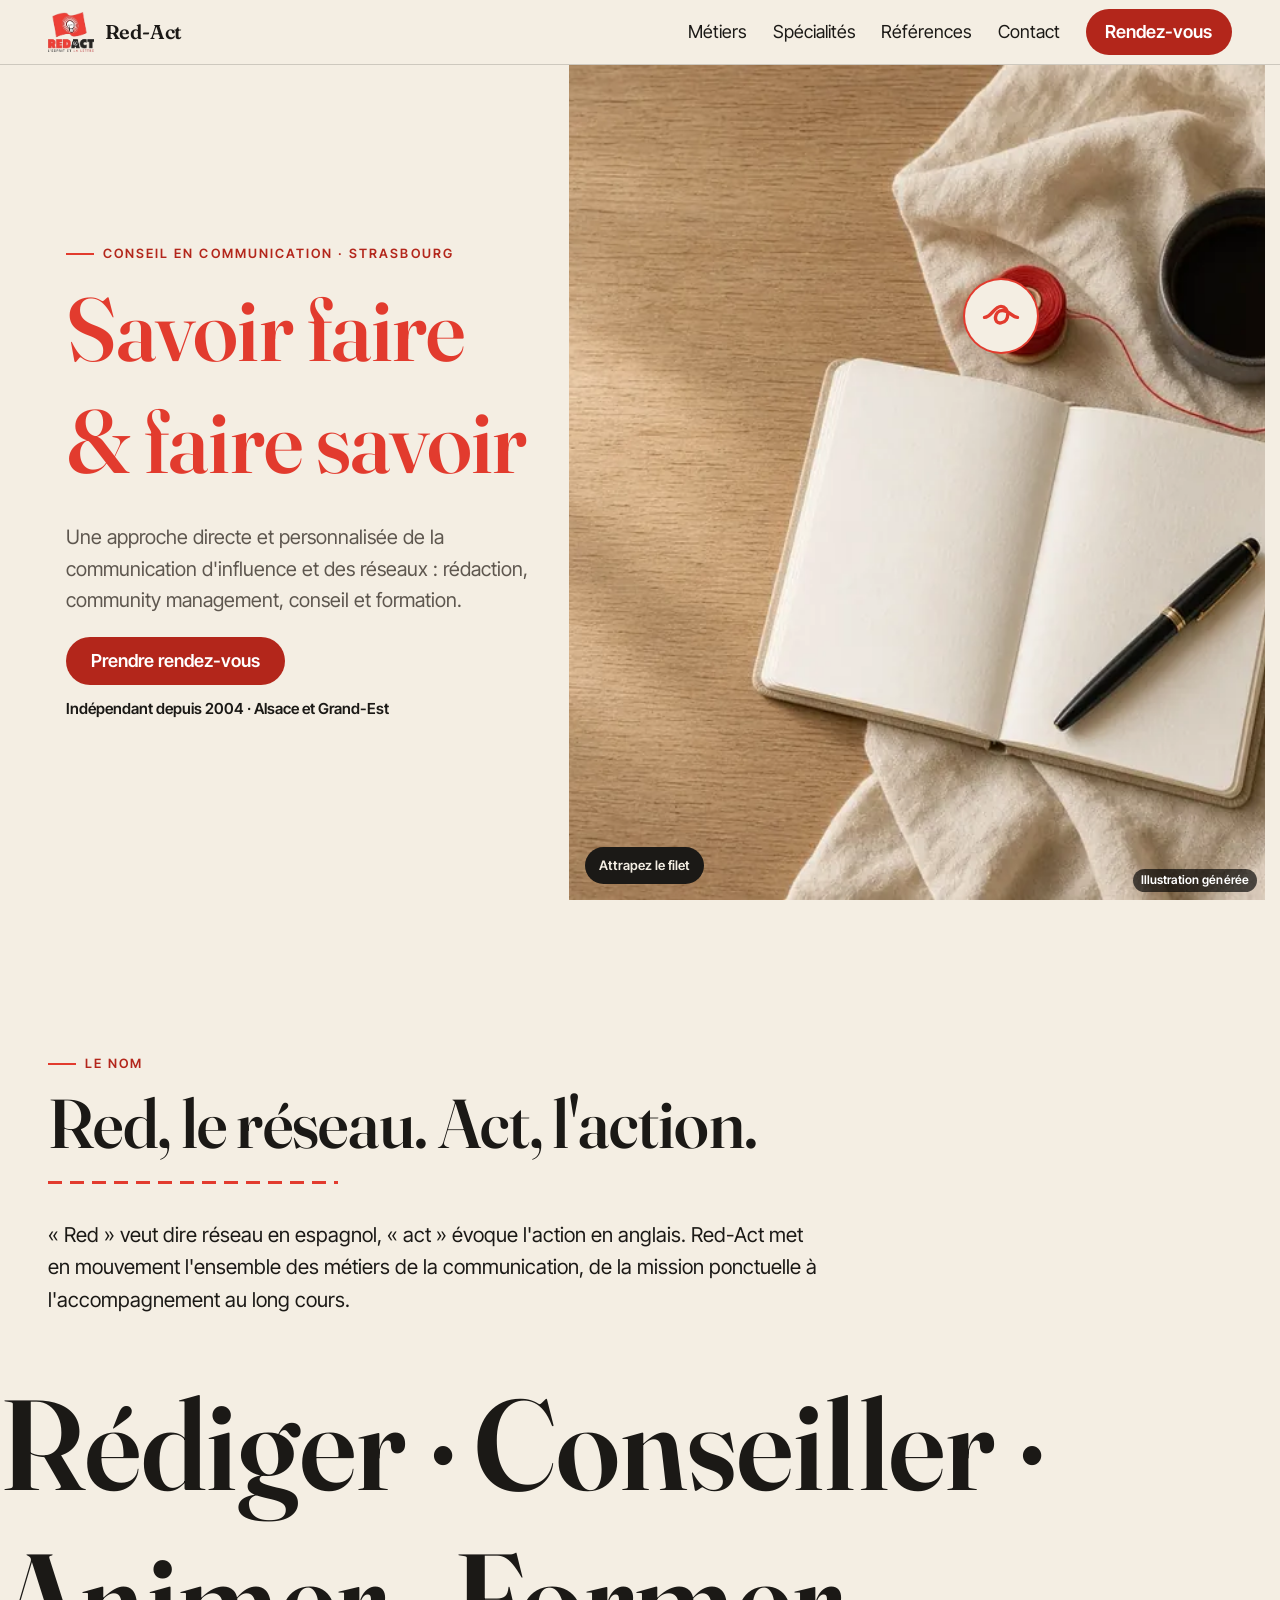
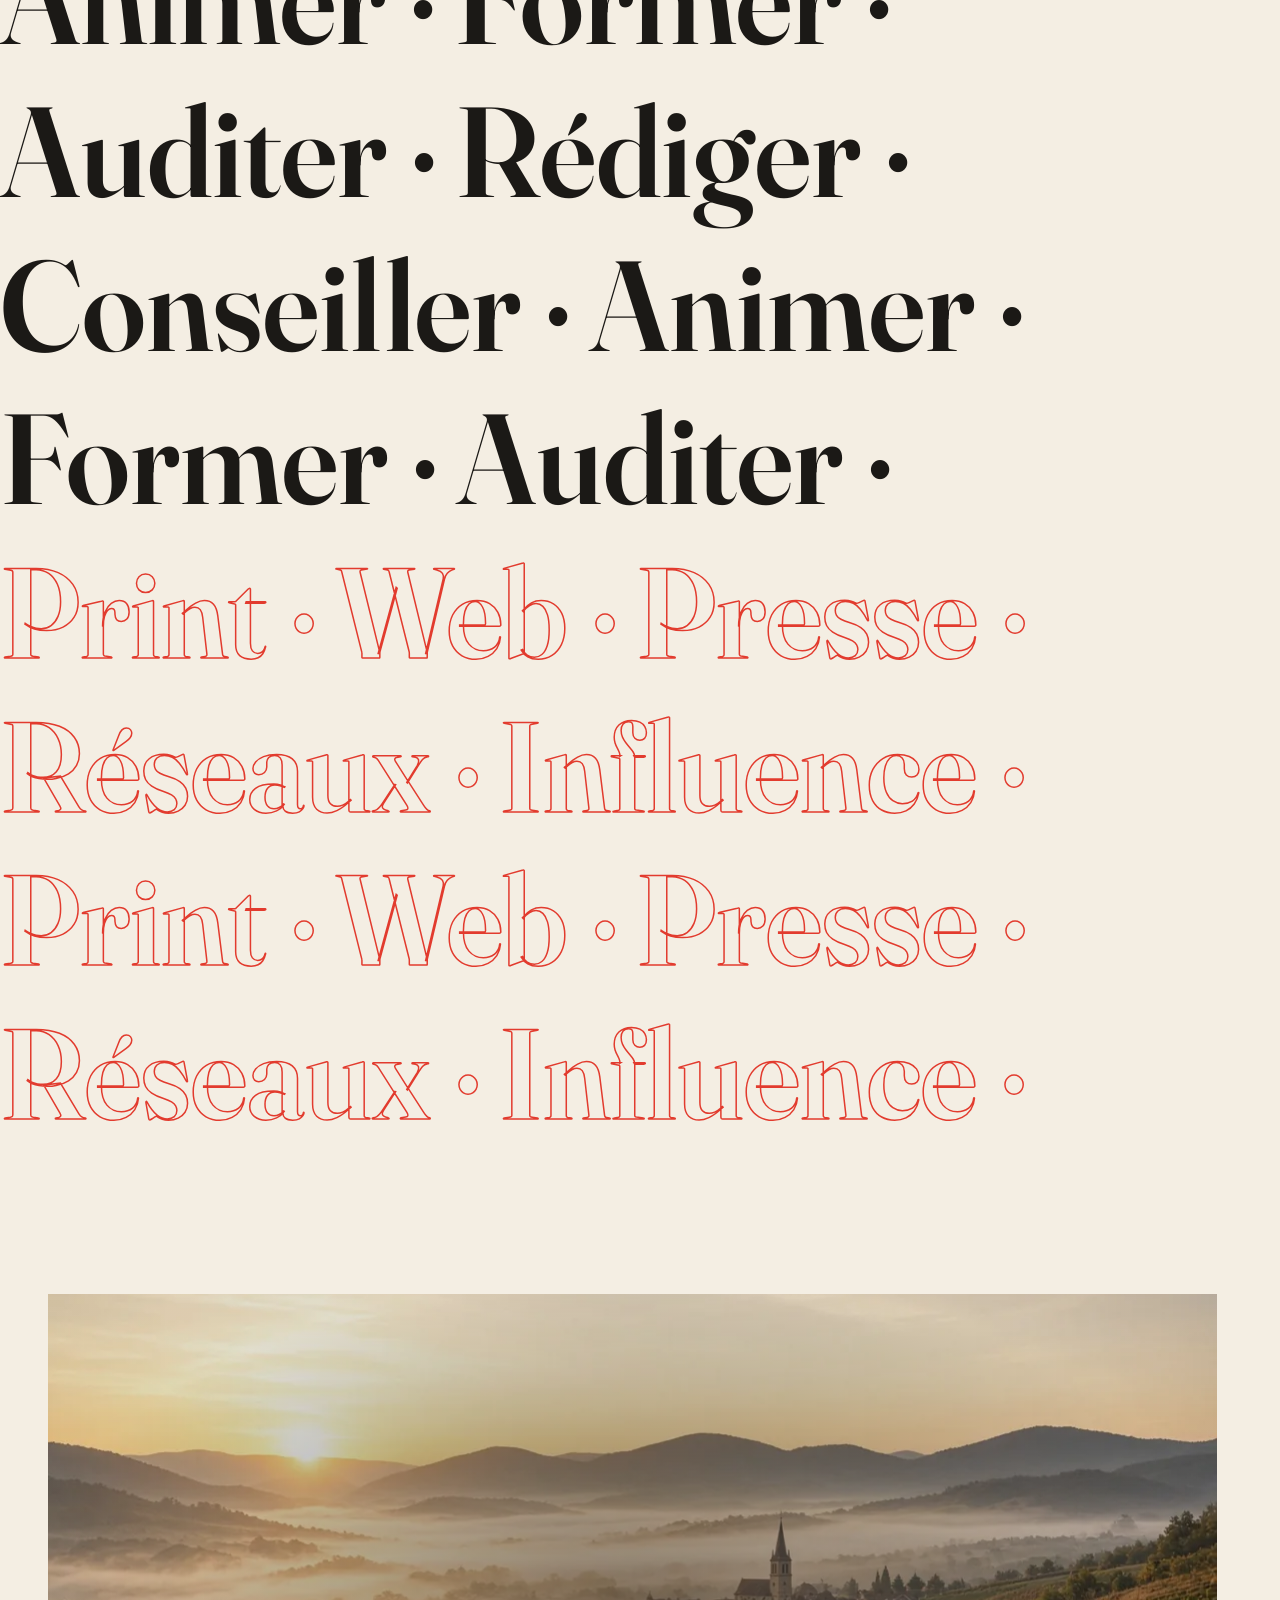
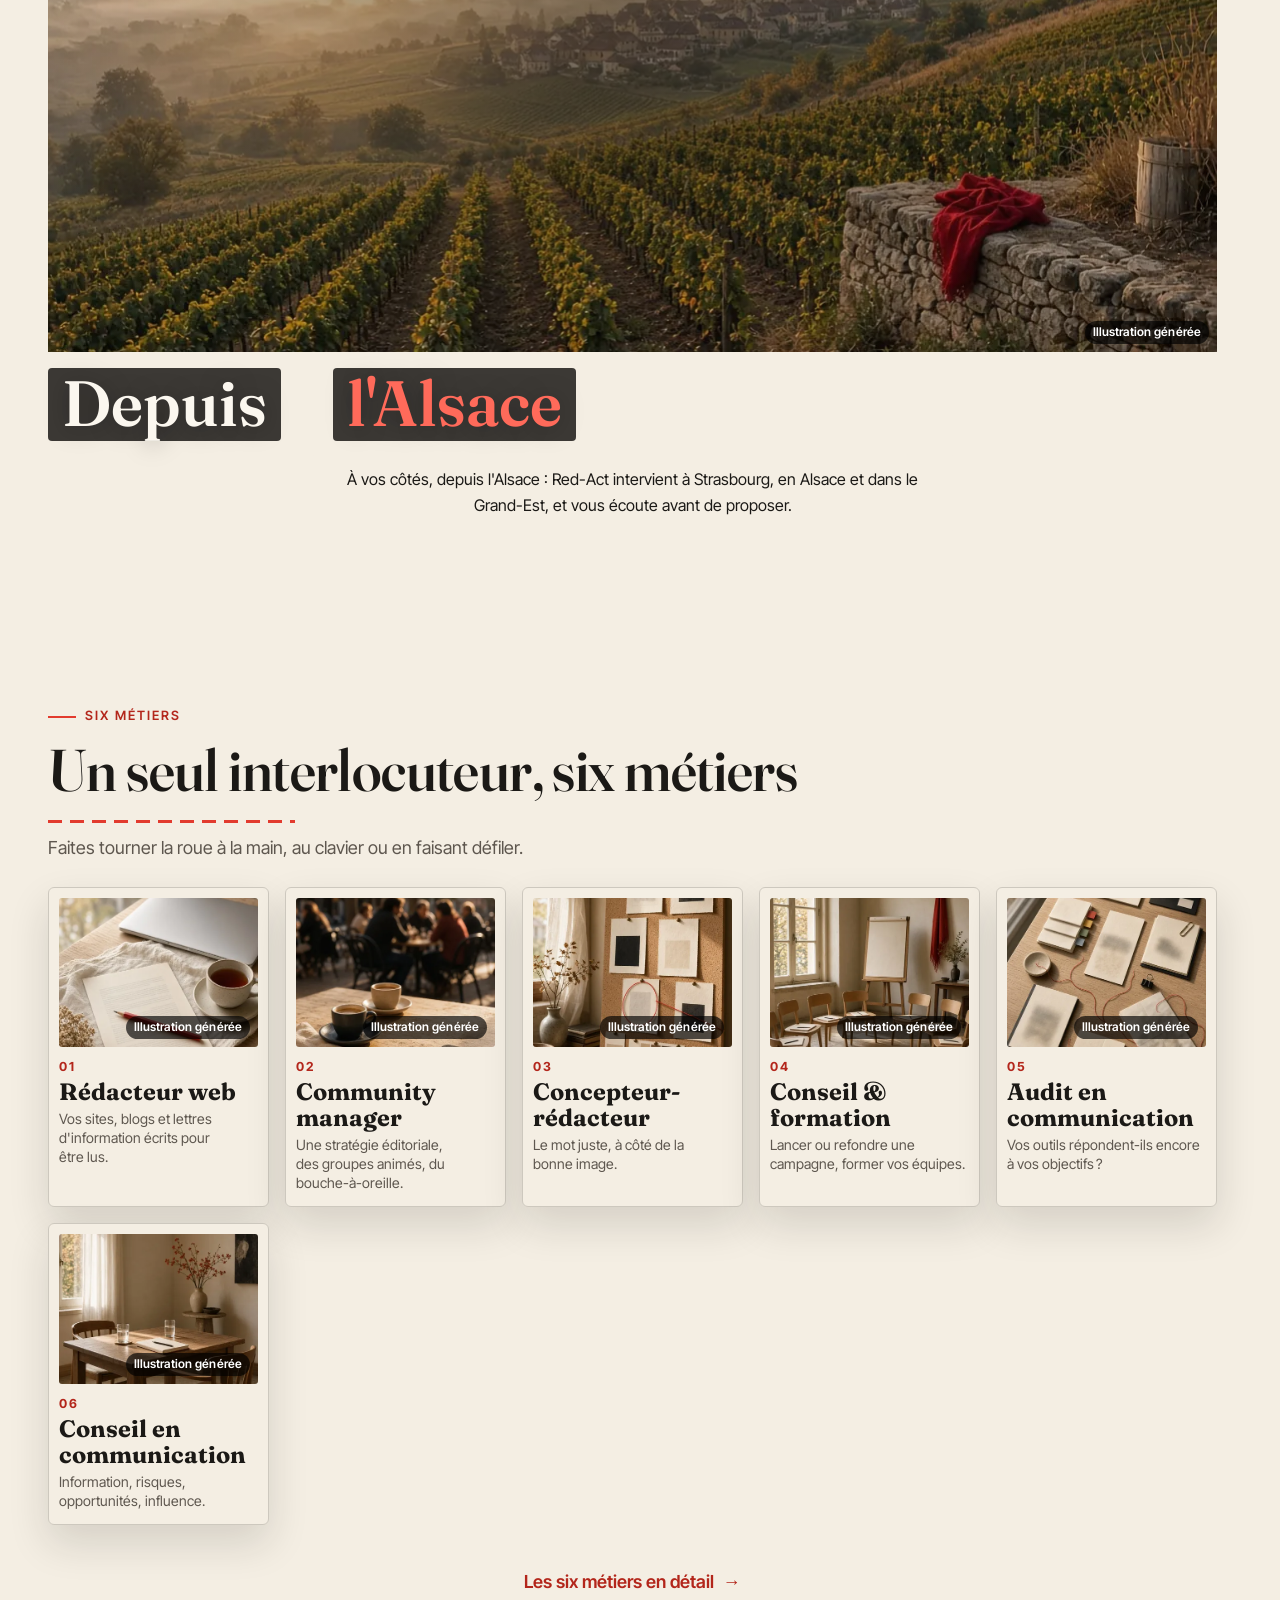
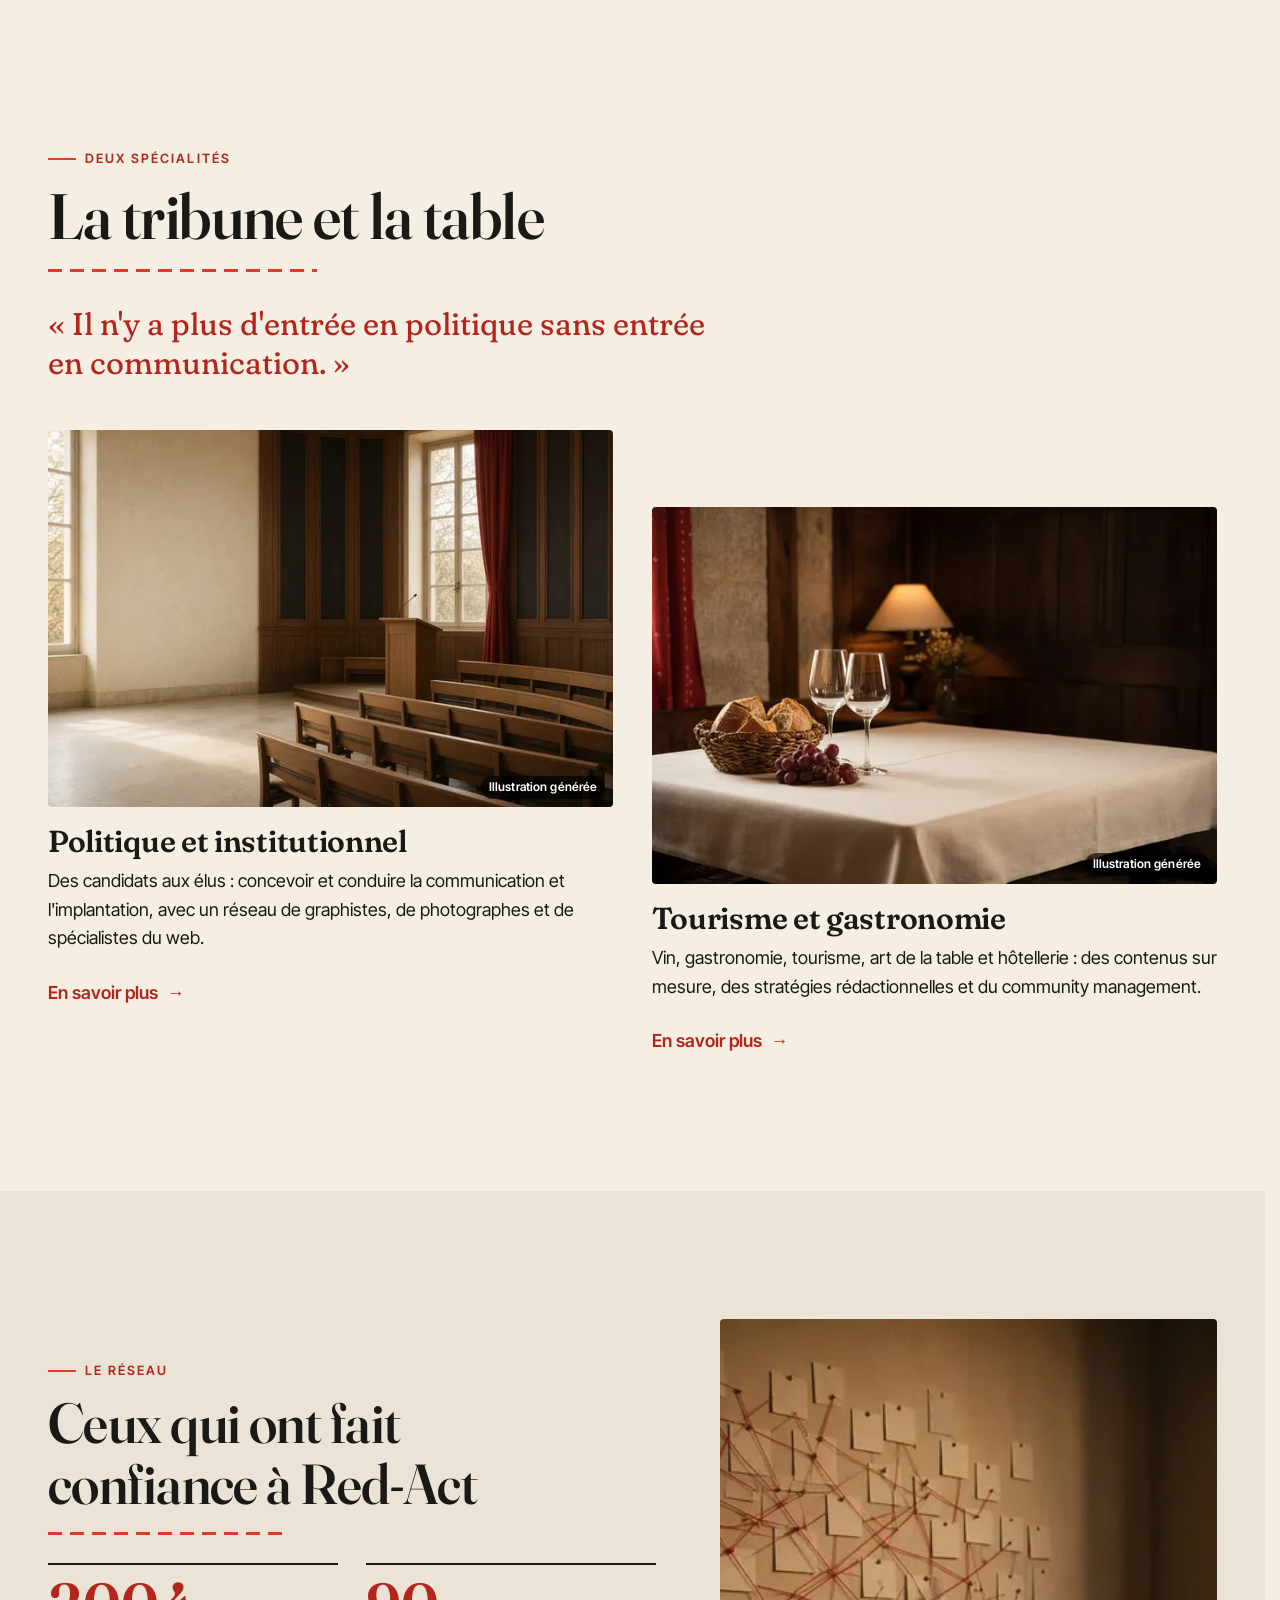
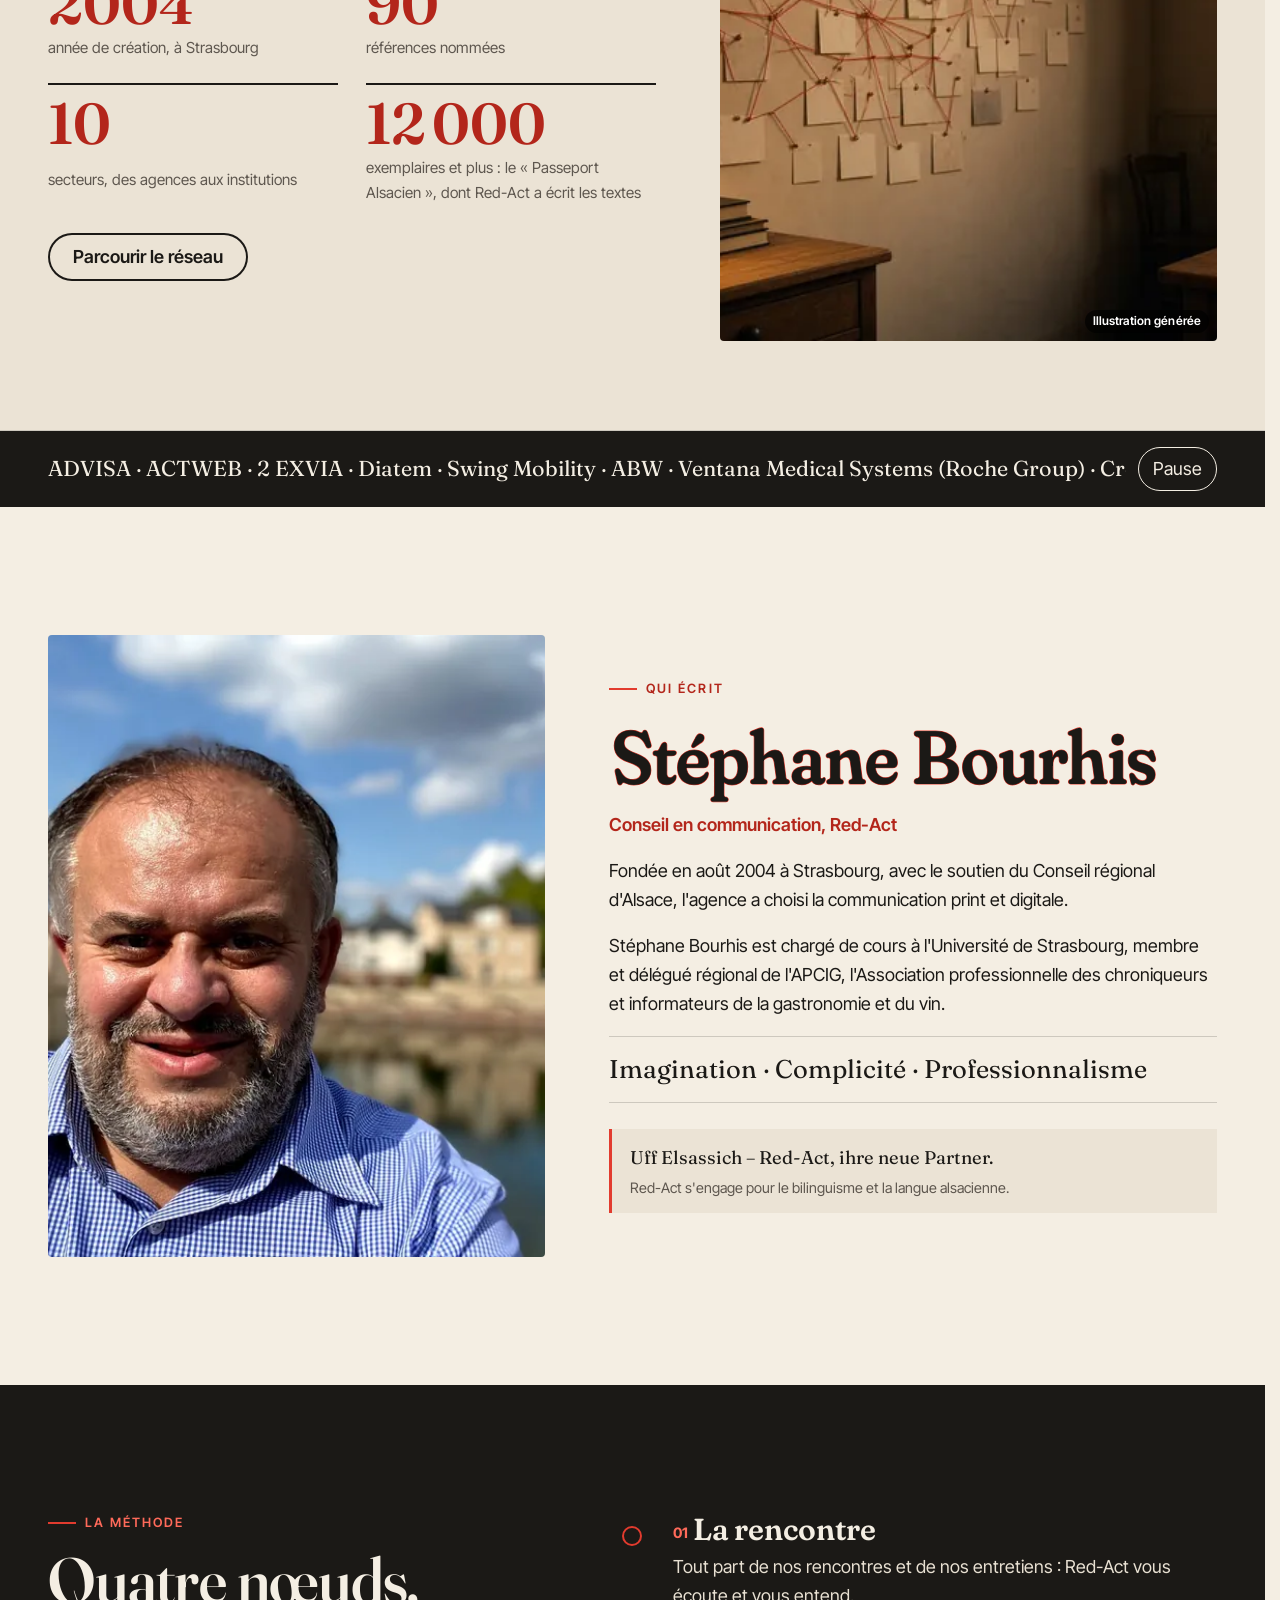
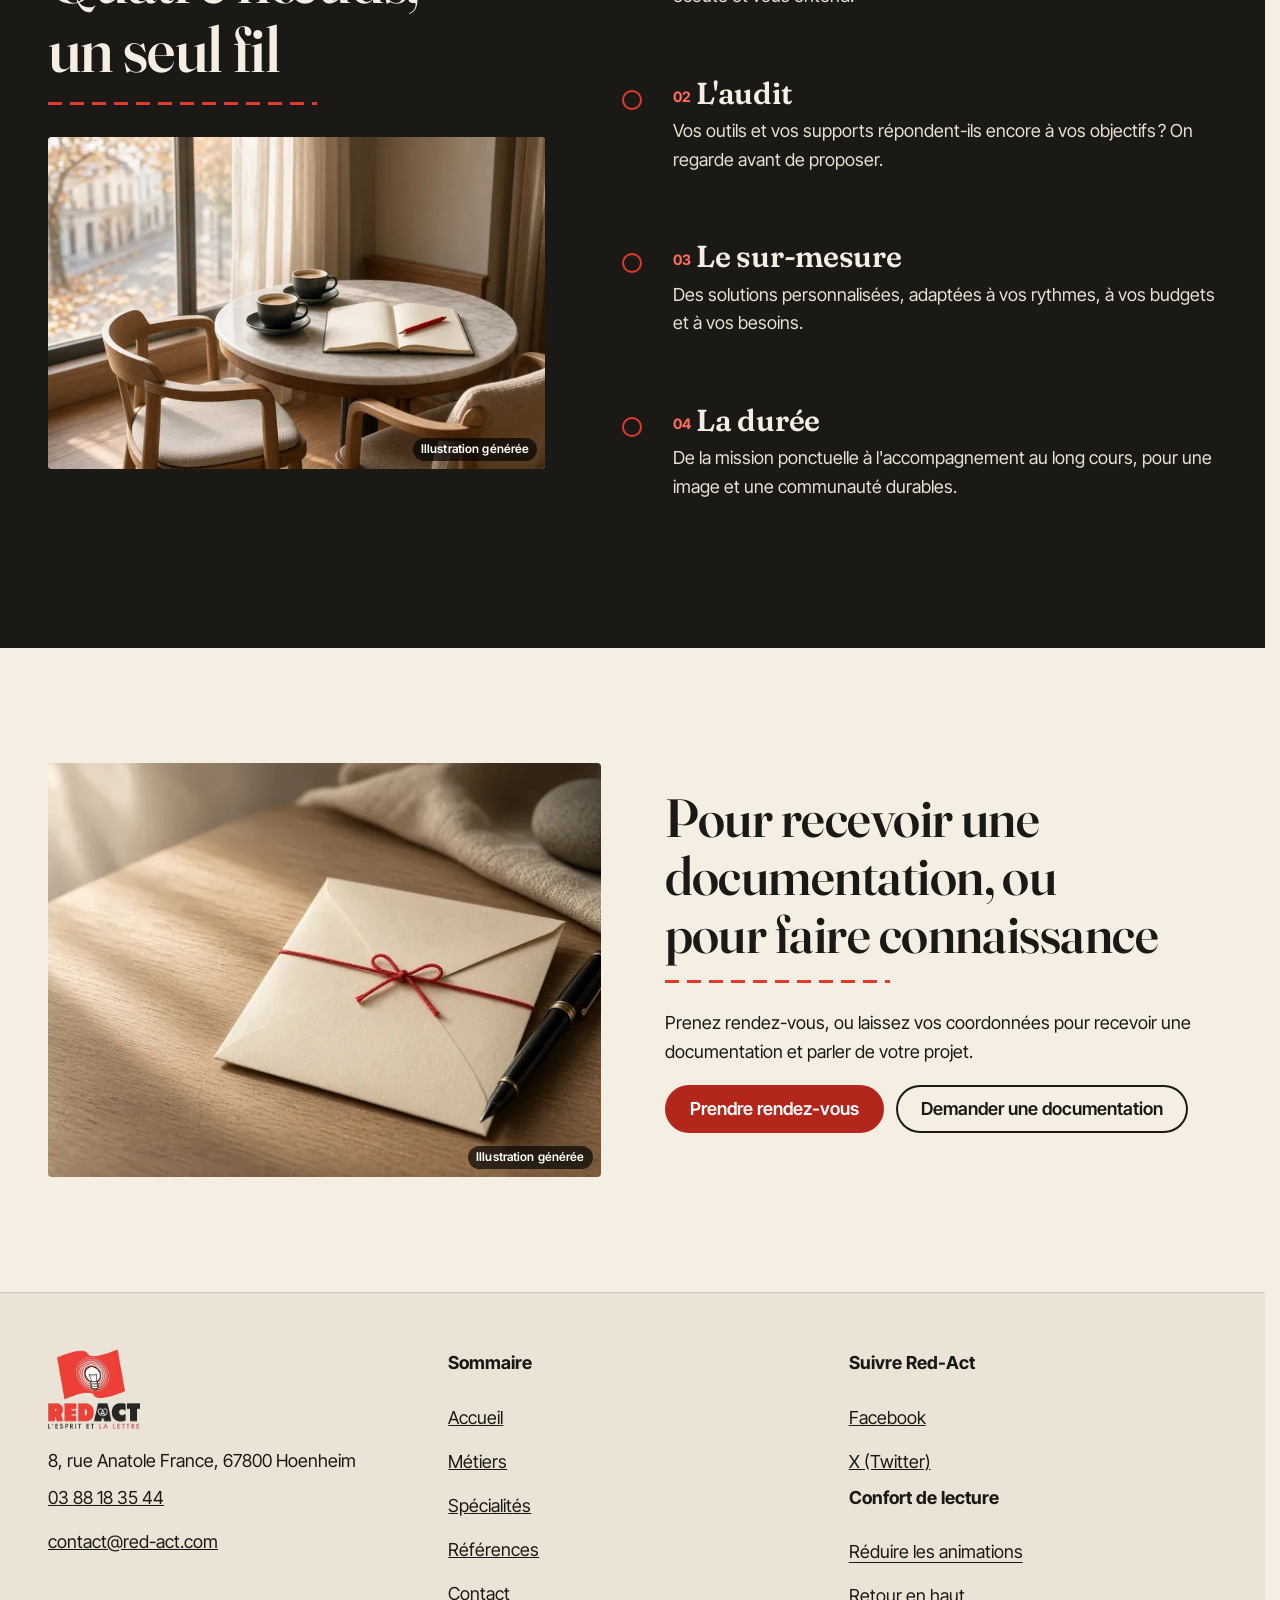
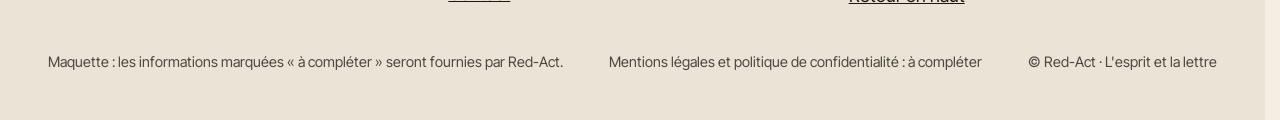
==== index.html @ eb000d03 "Maquette Red-Act v1" ====
<!doctype html>
<html lang="fr" data-v="1" data-curseur>
<head>
<meta charset="utf-8">
<meta name="viewport" content="width=device-width, initial-scale=1, viewport-fit=cover">
<title>Red-Act : conseil en communication, rédaction et community management à Strasbourg</title>
<meta name="description" content="Red-Act, conseil en communication indépendant fondé à Strasbourg en 2004 : rédaction, community management, conseil et formation, en Alsace et dans le Grand-Est.">
<meta name="robots" content="noindex, nofollow">
<link rel="canonical" href="https://red-act-maquette.vercel.app/">
<style>:root{--fond:#F4EEE3;--texte:#1B1916;--voile-fond:#1B1916;--ouverture-fond:#F4EEE3;--menu-fond:#1B1916}:root { --entete-h: 72px; --barres-h: 0px; } html { background: var(--fond); color: var(--texte); scrollbar-gutter: stable; } body { margin: 0; background: var(--fond); } html.js:not(.calme):not(.secours):not([data-arrivee="retour"]) [data-anime] { opacity: 0; } html.js:not(.calme):not(.secours):not([data-arrivee="retour"]) [data-anime].vu { opacity: 1; } [data-voile] { position: fixed; inset: 0; z-index: 900; background: var(--voile-fond); transform: translateY(100%); visibility: hidden; pointer-events: none; } html[data-arrivee="voile"]:not(.voile-leve):not(.calme):not(.secours) [data-voile] { transform: none; visibility: visible; } html.calme [data-voile], html.secours [data-voile] { visibility: hidden !important; } .ouverture-panneau { position: fixed; inset: 0; z-index: 850; display: none; place-content: center; justify-items: center; background: var(--ouverture-fond, var(--voile-fond)); color: var(--fond); text-align: center; } html.js[data-arrivee="intro"]:not(.calme):not(.secours):not(.intro-finie) .ouverture-panneau { display: grid; } html.defilement-bloque, html.defilement-bloque body, html.js[data-arrivee="intro"]:not(.calme):not(.secours):not(.intro-finie), html.js[data-arrivee="intro"]:not(.calme):not(.secours):not(.intro-finie) body, html[data-arrivee="voile"]:not(.voile-leve):not(.calme):not(.secours), html[data-arrivee="voile"]:not(.voile-leve):not(.calme):not(.secours) body { overflow: hidden; } html.js[data-arrivee="intro"]:not(.calme):not(.secours):not(.intro-finie) { background-color: var(--ouverture-fond, var(--voile-fond)); } html[data-arrivee="voile"]:not(.voile-leve):not(.calme):not(.secours) { background-color: var(--voile-fond); }</style>
<script>(function () {
var d = document.documentElement, ss = null, ls = null;
try { ss = window.sessionStorage; ls = window.localStorage; } catch (e) {}
d.classList.add('js');
var calme = false;
try { calme = !!ls && ls.getItem('socle:calme') === 'oui'; } catch (e) {}
if (!calme && window.matchMedia && matchMedia('(prefers-reduced-motion: reduce)').matches) calme = true;
if (calme) d.classList.add('calme');
var nav = performance.getEntriesByType ? performance.getEntriesByType('navigation')[0] : null;
var type = nav ? nav.type : 'navigate';
var depart = null;
try { depart = JSON.parse(ss.getItem('socle:depart') || 'null'); ss.removeItem('socle:depart'); } catch (e) {}
if (depart && !(Date.now() - depart.t < 15000)) depart = null;
var retourSection = false;
try { retourSection = !!ss.getItem('socle:calme-retour'); } catch (e) {}
var mode = type === 'back_forward' || retourSection ? 'retour' : type === 'reload' ? 'intro' : depart ? 'voile' : 'intro';
d.setAttribute('data-arrivee', mode);
if (mode === 'voile' && depart.couleur) d.style.setProperty('--voile-fond', depart.couleur);
if (type === 'reload' && 'scrollRestoration' in history) {
if (!retourSection) history.scrollRestoration = 'manual';
}
try {
var choisie = ls && ls.getItem('socle:langue');
var langue = (d.lang || '').slice(0, 2);
if (choisie && choisie !== langue && type === 'navigate' && !depart) {
var alt = document.querySelector('link[rel="alternate"][hreflang="' + choisie + '"]');
if (alt) location.replace(new URL(alt.href).pathname + location.search + location.hash);
}
} catch (e) {}
setTimeout(function () { if (!d.classList.contains('demarre')) d.classList.add('secours'); }, 2000);
})();</script>
<link rel="preload" href="/assets/polices/fraunces.woff2" as="font" type="font/woff2" crossorigin>
<link rel="preload" href="/assets/polices/inter-tight.woff2" as="font" type="font/woff2" crossorigin>
<link rel="stylesheet" href="/assets/css/socle.css?v=1">
<link rel="stylesheet" href="/assets/css/site.css?v=1">
<link rel="modulepreload" href="/assets/js/site.js?v=1">
<link rel="modulepreload" href="/assets/js/socle/index.js?v=1">
<script src="/assets/vendor/gsap.min.js" defer></script>
<script src="/assets/vendor/ScrollTrigger.min.js" defer></script>
<script src="/assets/vendor/SplitText.min.js" defer></script>
<script type="module" src="/assets/js/site.js?v=1"></script>
<meta name="theme-color" content="#F4EEE3">
<link rel="icon" href="/assets/images/favicon-32.png" sizes="32x32" type="image/png">
<link rel="icon" href="/assets/images/favicon-192.png" sizes="192x192" type="image/png">
<link rel="apple-touch-icon" href="/assets/images/apple-touch-icon.png">
<meta property="og:type" content="website">
<meta property="og:site_name" content="Red-Act">
<meta property="og:locale" content="fr_FR">
<meta property="og:title" content="Red-Act : conseil en communication, rédaction et community management à Strasbourg">
<meta property="og:description" content="Red-Act, conseil en communication indépendant fondé à Strasbourg en 2004 : rédaction, community management, conseil et formation, en Alsace et dans le Grand-Est.">
<meta property="og:url" content="https://red-act-maquette.vercel.app/">
<meta property="og:image" content="https://red-act-maquette.vercel.app/assets/partage/accueil-fr.jpg">
<meta property="og:image:width" content="1200">
<meta property="og:image:height" content="630">
<meta property="og:image:alt" content="Red-Act, savoir faire et faire savoir : bureau de rédacteur et bobine de fil rouge">
<meta name="twitter:card" content="summary_large_image">
<script type="application/ld+json">{"@context":"https://schema.org","@type":"ProfessionalService","name":"Red-Act","slogan":"L'esprit et la lettre","description":"Conseil en communication, rédaction et community management à Strasbourg, en Alsace et dans le Grand-Est, depuis 2004.","url":"https://red-act-maquette.vercel.app/","telephone":"+33388183544","email":"contact@red-act.com","foundingDate":"2004-08","founder":{"@type":"Person","name":"Stéphane Bourhis","jobTitle":"Conseil en communication"},"address":{"@type":"PostalAddress","streetAddress":"8, rue Anatole France","postalCode":"67800","addressLocality":"Hoenheim","addressCountry":"FR"},"areaServed":["Strasbourg","Alsace","Grand-Est"],"sameAs":["https://www.facebook.com/RedActalsace","https://twitter.com/red_act"]}</script>
</head>
<body id="haut">
<div data-voile data-forme="trame" aria-hidden="true"><div class="voile-contenu"><svg class="voile-noeud" viewBox="0 0 64 64" width="56" height="56" aria-hidden="true"><use href="#noeud"/></svg><span data-voile-libelle>Accueil</span></div></div>
<svg width="0" height="0" style="position:absolute" aria-hidden="true"><defs><symbol id="noeud" viewBox="0 0 64 64"><path d="M8 34 C 18 34 22 18 32 18 C 44 18 46 40 32 42 C 20 44 22 24 34 24 C 44 24 48 34 56 34" fill="none" stroke="currentColor" stroke-width="5" stroke-linecap="round"/></symbol></defs></svg>
<div class="ouverture-panneau" data-ouverture aria-hidden="true">
  <div class="intro-scene">
  <svg class="intro-mot" viewBox="0 0 640 200" width="640" height="200">
    <path class="intro-fil-entree" d="M-20 150 C 40 150 60 140 80 128" fill="none"/>
    <text class="intro-red" x="78" y="140">Red</text>
    <text class="intro-act" x="372" y="140">Act</text>
  </svg>
  <span class="intro-noeud" data-ouverture-objet><svg viewBox="0 0 64 64" width="64" height="64"><use href="#noeud"/></svg></span>
  </div>
  <p class="ouverture-ligne">Savoir faire &amp; faire savoir</p>
</div>
<a class="evitement" href="#contenu">Aller au contenu</a>
<header data-entete>
  <div class="entete-rangee">
    <a class="entete-logo" href="/" data-libelle="Accueil" aria-current="page">
      <img src="/assets/images/logo.png" alt="" width="46" height="40"><span>Red-Act</span>
    </a>
    <nav data-nav aria-label="Navigation principale">
      <ul><li><a href="/metiers" data-libelle="Métiers">Métiers</a></li><li><a href="/specialites" data-libelle="Spécialités">Spécialités</a></li><li><a href="/references" data-libelle="Références">Références</a></li><li><a href="/contact" data-libelle="Contact">Contact</a></li></ul>
    </nav>
    <div class="entete-actions">
      <a class="bouton" href="/contact#rendez-vous" data-libelle="Contact">Rendez-vous</a>
      <button type="button" data-menu-bouton aria-controls="menu" aria-expanded="false" data-libelle-ouvrir="Menu" data-libelle-fermer="Fermer"><span data-libelle-bouton>Menu</span></button>
      <a class="menu-sansjs" href="#menu" data-menu-lien>Menu</a>
    </div>
  </div>
</header>
<script>/* Avant le premier affichage : rangées de la navigation (même règle que ajusterNav dans assets/js/socle/entete.js)
   et hauteur réelle de l'en-tête, pour que rien ne saute quand le JavaScript du site prend la main. */
(function () {
  var h = document.documentElement, u = document.querySelector('[data-nav] ul'), e = document.querySelector('[data-entete]');
  if (u) {
    var deborde = function () { return u.scrollWidth > u.clientWidth + 1; }, c = deborde();
    if (c && window.matchMedia('(min-width: 900px)').matches) {
      h.classList.add('nav-deux-rangees'); c = deborde();
      if (c) { h.classList.add('nav-deux-lignes'); var a = u.querySelector('a'); c = !a || u.getBoundingClientRect().height > a.getBoundingClientRect().height * 2.5; }
      if (c) h.classList.remove('nav-deux-rangees', 'nav-deux-lignes');
    }
    if (c) h.classList.add('nav-compacte');
  }
  if (e) h.style.setProperty('--entete-h', Math.round(e.getBoundingClientRect().height) + 'px');
})();</script>
<span id="menu-ferme" aria-hidden="true"></span>
<div id="menu" data-menu role="dialog" aria-modal="true" aria-label="Menu">
  <p class="menu-sansjs-fermer"><a href="#menu-ferme">Fermer</a></p>
  <ul><li style="--i:0"><a href="/" class="menu-lien" data-libelle="Accueil" aria-current="page">Accueil</a></li><li style="--i:1"><a href="/metiers" class="menu-lien" data-libelle="Métiers">Métiers</a></li><li style="--i:2"><a href="/specialites" class="menu-lien" data-libelle="Spécialités">Spécialités</a></li><li style="--i:3"><a href="/references" class="menu-lien" data-libelle="Références">Références</a></li><li style="--i:4"><a href="/contact" class="menu-lien" data-libelle="Contact">Contact</a></li></ul>
  <p><a class="bouton" href="tel:+33388183544">Appeler 03 88 18 35 44</a></p>
  <p><button type="button" class="lien" data-calme-bascule data-libelle-reduire="Réduire les animations" data-libelle-retablir="Rétablir les animations" data-libelle-systeme="Animations réduites par le réglage de votre appareil"><span data-libelle-bouton>Réduire les animations</span></button></p>
</div>
<main id="contenu" tabindex="-1">
<div class="fil-racine" data-grille="fil">
<section class="hero" id="debut" data-fil="gauche">
  <div class="hero-texte">
    <p class="surtitre tete-suite" data-anime="gsap">Conseil en communication · Strasbourg</p>
    <h1 class="hero-titre titre-souple" data-axe><span class="ligne-masque"><span class="hero-ligne" data-anime="gsap">Savoir faire</span></span><span class="ligne-masque"><span class="hero-ligne" data-anime="gsap">&amp; faire savoir</span></span></h1>
    <p class="hero-intro tete-suite masque-ecran-tres-bas" data-anime="gsap">Une approche directe et personnalisée de la communication d&#39;influence et des réseaux : rédaction, community management, conseil et formation.</p>
    <p class="hero-actions tete-suite" data-anime="gsap">
      <a href="/contact#rendez-vous" class="bouton" data-libelle="Contact" data-action-principale data-survol="magnetique">Prendre rendez-vous</a>
      <span class="hero-info" data-info-cle>Indépendant depuis 2004 · Alsace et Grand-Est</span>
    </p>
  </div>
  <div class="hero-scene" data-grille="manipuler">
    <figure class="media hero-media" data-grok style="--cadrage:62% 40%;--cadrage-mobile:50% 96%">
  <picture><source media="(max-width: 760px) and (orientation: portrait)" srcset="/assets/images/grok/accueil-ouverture-mobile-480.webp 480w, /assets/images/grok/accueil-ouverture-mobile-657.webp 657w" sizes="(max-width: 760px) 100vw, 58vw">
    <img src="/assets/images/grok/accueil-ouverture-1168.webp" srcset="/assets/images/grok/accueil-ouverture-640.webp 640w, /assets/images/grok/accueil-ouverture-960.webp 960w, /assets/images/grok/accueil-ouverture-1168.webp 1168w" sizes="(max-width: 760px) 100vw, 58vw" alt="Bureau de rédacteur vu de haut : carnet ouvert, stylo, bobine de fil rouge" width="1168" height="784" fetchpriority="high" loading="eager" decoding="async">
  </picture><figcaption class="mention-ia">Illustration générée</figcaption>
</figure>
    <canvas class="filet" data-effet="filet" data-souris data-filet="Wolfberger~vins|Électricité de Strasbourg~institutions|L&#39;Express~presse|Medef~institutions|Labonal~industrie|Peugeot Strasbourg~industrie|Maison de l&#39;Alsace~institutions|Brasserie Météor~vins|Groupe ICADE~immobilier|Carré Blanc~industrie|Made in Alsace~presse|Coop Alsace~industrie|Château de Pommard~vins|Diatem~numerique|ACTWEB~agences|Lucien Doriath~gastronomie|Heuft France~industrie|Dermovitalia~sante|Klipfel~vins|Adira~institutions" role="img" aria-label="Filet des références de Red-Act, à tirer à la main : Wolfberger, Électricité de Strasbourg, L&#39;Express, Medef, Labonal, Peugeot Strasbourg, Maison de l&#39;Alsace, Brasserie Météor…" data-audit-ignorer></canvas>
    <span class="filet-noeud" data-iris-centre="disque" aria-hidden="true"><svg viewBox="0 0 64 64" width="44" height="44"><use href="#noeud"/></svg></span>
    <p class="filet-consigne" aria-hidden="true"><span class="sur-souris">Attrapez le filet</span><span class="sur-tactile">Touchez et tirez le filet</span></p>
  </div>
</section>
<section class="nom" id="nom" data-fil="droite">
  <div class="conteneur nom-tete">
    <p class="surtitre" data-anime>Le nom</p>
    <h2 class="titre-souple" data-axe data-anime="lettres">Red, le réseau. Act, l&#39;action.</h2>
    <p class="nom-texte" data-anime="mots">« Red » veut dire réseau en espagnol, « act » évoque l&#39;action en anglais. Red-Act met en mouvement l&#39;ensemble des métiers de la communication, de la mission ponctuelle à l&#39;accompagnement au long cours.</p>
  </div>
  <div class="mots-geants" data-fx="mots-geants" aria-hidden="true" data-ruban data-visuel data-audit-ignorer>
    <p data-fx-rangee>Rédiger · Conseiller · Animer · Former · Auditer · Rédiger · Conseiller · Animer · Former · Auditer ·</p>
    <p data-fx-rangee data-sens="-1" class="mots-geants--creux">Print · Web · Presse · Réseaux · Influence · Print · Web · Presse · Réseaux · Influence ·</p>
  </div>
</section>
<section class="alsace" id="alsace" data-fx="plein-ecran" data-plein-ecran>
  <div data-collant>
    <figure class="media " data-grok style="--cadrage:50% 55%">
  <picture><source media="(max-width: 760px) and (orientation: portrait)" srcset="/assets/images/grok/accueil-alsace-mobile-480.webp 480w, /assets/images/grok/accueil-alsace-mobile-657.webp 657w" sizes="100vw">
    <img src="/assets/images/grok/accueil-alsace-1168.webp" srcset="/assets/images/grok/accueil-alsace-640.webp 640w, /assets/images/grok/accueil-alsace-960.webp 960w, /assets/images/grok/accueil-alsace-1168.webp 1168w" sizes="100vw" alt="Coteaux de vignes au lever du soleil au-dessus d&#39;un village" width="1168" height="784" loading="lazy" decoding="async">
  </picture><figcaption class="mention-ia">Illustration générée</figcaption>
</figure>
    <p class="alsace-mot alsace-mot--g" data-fx-ecarte="g" aria-hidden="true">Depuis</p>
    <p class="alsace-mot alsace-mot--d" data-fx-ecarte="d" aria-hidden="true">l&#39;Alsace</p>
    <h2 class="visuellement-cache">Depuis l&#39;Alsace</h2>
    <p class="alsace-legende" data-fx-apres>À vos côtés, depuis l&#39;Alsace : Red-Act intervient à Strasbourg, en Alsace et dans le Grand-Est, et vous écoute avant de proposer.</p>
  </div>
</section>
<section class="roue" id="metiers" data-scene data-fil="gauche">
  <div class="roue-collant" data-collant>
    <div class="conteneur roue-tete">
      <p class="surtitre">Six métiers</p>
      <h2 class="titre-souple" data-axe data-anime="lignes">Un seul interlocuteur, six métiers</h2>
      <p class="roue-consigne masque-ecran-bas">Faites tourner la roue à la main, au clavier ou en faisant défiler.</p>
    </div>
    <div class="roue-scene" role="region" aria-roledescription="carrousel" aria-label="Roue des six métiers">
      <ul class="roue-anneau" data-roue data-effet="roue-metiers">
        <li class="roue-carte" style="--i:0" data-roue-carte>
          <a href="/metiers#redacteur-web" data-libelle="Métiers">
            <figure class="media roue-media" data-grok style="--cadrage:50% 50%">
  <picture>
    <img src="/assets/images/grok/metier-redacteur-web-784.webp" srcset="/assets/images/grok/metier-redacteur-web-480.webp 480w, /assets/images/grok/metier-redacteur-web-784.webp 784w" sizes="(max-width: 760px) 60vw, 280px" alt="" width="784" height="1168" loading="lazy" decoding="async">
  </picture><figcaption class="mention-ia">Illustration générée</figcaption>
</figure>
            <span class="roue-num" aria-hidden="true">01</span>
            <strong class="roue-nom">Rédacteur web</strong>
            <span class="roue-court">Vos sites, blogs et lettres d&#39;information écrits pour être lus.</span>
          </a>
        </li><li class="roue-carte" style="--i:1" data-roue-carte>
          <a href="/metiers#community-manager" data-libelle="Métiers">
            <figure class="media roue-media" data-grok style="--cadrage:50% 50%">
  <picture>
    <img src="/assets/images/grok/metier-community-manager-784.webp" srcset="/assets/images/grok/metier-community-manager-480.webp 480w, /assets/images/grok/metier-community-manager-784.webp 784w" sizes="(max-width: 760px) 60vw, 280px" alt="" width="784" height="1168" loading="lazy" decoding="async">
  </picture><figcaption class="mention-ia">Illustration générée</figcaption>
</figure>
            <span class="roue-num" aria-hidden="true">02</span>
            <strong class="roue-nom">Community manager</strong>
            <span class="roue-court">Une stratégie éditoriale, des groupes animés, du bouche-à-oreille.</span>
          </a>
        </li><li class="roue-carte" style="--i:2" data-roue-carte>
          <a href="/metiers#concepteur-redacteur" data-libelle="Métiers">
            <figure class="media roue-media" data-grok style="--cadrage:50% 50%">
  <picture>
    <img src="/assets/images/grok/metier-concepteur-redacteur-784.webp" srcset="/assets/images/grok/metier-concepteur-redacteur-480.webp 480w, /assets/images/grok/metier-concepteur-redacteur-784.webp 784w" sizes="(max-width: 760px) 60vw, 280px" alt="" width="784" height="1168" loading="lazy" decoding="async">
  </picture><figcaption class="mention-ia">Illustration générée</figcaption>
</figure>
            <span class="roue-num" aria-hidden="true">03</span>
            <strong class="roue-nom">Concepteur-rédacteur</strong>
            <span class="roue-court">Le mot juste, à côté de la bonne image.</span>
          </a>
        </li><li class="roue-carte" style="--i:3" data-roue-carte>
          <a href="/metiers#conseil-formation" data-libelle="Métiers">
            <figure class="media roue-media" data-grok style="--cadrage:50% 50%">
  <picture>
    <img src="/assets/images/grok/metier-conseil-formation-784.webp" srcset="/assets/images/grok/metier-conseil-formation-480.webp 480w, /assets/images/grok/metier-conseil-formation-784.webp 784w" sizes="(max-width: 760px) 60vw, 280px" alt="" width="784" height="1168" loading="lazy" decoding="async">
  </picture><figcaption class="mention-ia">Illustration générée</figcaption>
</figure>
            <span class="roue-num" aria-hidden="true">04</span>
            <strong class="roue-nom">Conseil &amp; formation</strong>
            <span class="roue-court">Lancer ou refondre une campagne, former vos équipes.</span>
          </a>
        </li><li class="roue-carte" style="--i:4" data-roue-carte>
          <a href="/metiers#audit" data-libelle="Métiers">
            <figure class="media roue-media" data-grok style="--cadrage:50% 50%">
  <picture>
    <img src="/assets/images/grok/metier-audit-784.webp" srcset="/assets/images/grok/metier-audit-480.webp 480w, /assets/images/grok/metier-audit-784.webp 784w" sizes="(max-width: 760px) 60vw, 280px" alt="" width="784" height="1168" loading="lazy" decoding="async">
  </picture><figcaption class="mention-ia">Illustration générée</figcaption>
</figure>
            <span class="roue-num" aria-hidden="true">05</span>
            <strong class="roue-nom">Audit en communication</strong>
            <span class="roue-court">Vos outils répondent-ils encore à vos objectifs ?</span>
          </a>
        </li><li class="roue-carte" style="--i:5" data-roue-carte>
          <a href="/metiers#conseil-communication" data-libelle="Métiers">
            <figure class="media roue-media" data-grok style="--cadrage:50% 50%">
  <picture>
    <img src="/assets/images/grok/metier-conseil-communication-784.webp" srcset="/assets/images/grok/metier-conseil-communication-480.webp 480w, /assets/images/grok/metier-conseil-communication-784.webp 784w" sizes="(max-width: 760px) 60vw, 280px" alt="" width="784" height="1168" loading="lazy" decoding="async">
  </picture><figcaption class="mention-ia">Illustration générée</figcaption>
</figure>
            <span class="roue-num" aria-hidden="true">06</span>
            <strong class="roue-nom">Conseil en communication</strong>
            <span class="roue-court">Information, risques, opportunités, influence.</span>
          </a>
        </li>
      </ul>
    </div>
    <div class="roue-commandes">
      <button type="button" class="rond" data-roue-prec aria-label="Métier précédent"><span aria-hidden="true">←</span></button>
      <span class="roue-etat" data-roue-etat aria-live="polite">01 / 06</span>
      <button type="button" class="rond" data-roue-suiv aria-label="Métier suivant"><span aria-hidden="true">→</span></button>
      <a href="/metiers" class="lien-fleche" data-libelle="Métiers">Les six métiers en détail</a>
    </div>
  </div>
</section>
<section class="specialites conteneur" id="specialites" data-fil="droite">
  <div class="specialites-tete">
    <p class="surtitre" data-anime>Deux spécialités</p>
    <h2 class="titre-souple" data-axe data-anime="lignes">La tribune et la table</h2>
    <blockquote class="citation" data-anime><p>« Il n&#39;y a plus d&#39;entrée en politique sans entrée en communication. »</p></blockquote>
  </div>
  <div class="specialites-grille">
    <article class="spe spe--politique">
      <figure class="media spe-media" data-grok data-fx="vitesse" data-fx-force="4" style="--cadrage:40% 50%">
  <picture>
    <img src="/assets/images/grok/specialite-politique-1168.webp" srcset="/assets/images/grok/specialite-politique-640.webp 640w, /assets/images/grok/specialite-politique-960.webp 960w, /assets/images/grok/specialite-politique-1168.webp 1168w" sizes="(max-width: 760px) 100vw, 48vw" alt="Salle du conseil vide, pupitre et bancs de bois" width="1168" height="784" loading="lazy" decoding="async">
  </picture><figcaption class="mention-ia">Illustration générée</figcaption>
</figure>
      <h3>Politique et institutionnel</h3>
      <p>Des candidats aux élus : concevoir et conduire la communication et l&#39;implantation, avec un réseau de graphistes, de photographes et de spécialistes du web.</p>
      <a href="/specialites#politique" class="lien-fleche" data-libelle="Spécialités">En savoir plus</a>
    </article>
    <article class="spe spe--tourisme">
      <figure class="media spe-media" data-grok data-fx="vitesse" data-fx-force="4" style="--cadrage:55% 55%">
  <picture>
    <img src="/assets/images/grok/specialite-tourisme-1168.webp" srcset="/assets/images/grok/specialite-tourisme-640.webp 640w, /assets/images/grok/specialite-tourisme-960.webp 960w, /assets/images/grok/specialite-tourisme-1168.webp 1168w" sizes="(max-width: 760px) 100vw, 48vw" alt="Table dressée dans une auberge boisée, verres à vin vides" width="1168" height="784" loading="lazy" decoding="async">
  </picture><figcaption class="mention-ia">Illustration générée</figcaption>
</figure>
      <h3>Tourisme et gastronomie</h3>
      <p>Vin, gastronomie, tourisme, art de la table et hôtellerie : des contenus sur mesure, des stratégies rédactionnelles et du community management.</p>
      <a href="/specialites#tourisme" class="lien-fleche" data-libelle="Spécialités">En savoir plus</a>
    </article>
  </div>
</section>
<section class="reseau" id="reseau" data-fil="gauche">
  <div class="conteneur reseau-grille">
    <div>
      <p class="surtitre" data-anime>Le réseau</p>
      <h2 class="titre-souple" data-axe data-anime="lignes">Ceux qui ont fait confiance à Red-Act</h2>
      <ul class="chiffres-liste" data-anime="cascade">
        <li><strong class="chiffre">2004</strong> <span>année de création, à Strasbourg</span></li>
        <li><strong class="chiffre" data-compteur="90">90</strong> <span>références nommées</span></li>
        <li><strong class="chiffre" data-compteur="10">10</strong> <span>secteurs, des agences aux institutions</span></li>
        <li><strong class="chiffre">12 000</strong> <span>exemplaires et plus : le « Passeport Alsacien », dont Red-Act a écrit les textes</span></li>
      </ul>
      <p><a href="/references" class="bouton bouton--contour" data-libelle="Références" data-survol="magnetique">Parcourir le réseau</a></p>
    </div>
    <figure class="media reseau-media" data-grok data-fx="parallaxe" style="--cadrage:40% 45%">
  <picture>
    <img src="/assets/images/grok/references-atelier-1168.webp" srcset="/assets/images/grok/references-atelier-640.webp 640w, /assets/images/grok/references-atelier-960.webp 960w, /assets/images/grok/references-atelier-1168.webp 1168w" sizes="(max-width: 760px) 100vw, 45vw" alt="Mur de fiches vierges reliées par des fils rouges" width="1168" height="784" loading="lazy" decoding="async">
  </picture><figcaption class="mention-ia">Illustration générée</figcaption>
</figure>
  </div>
  <div class="ruban-section">
    <div class="ruban" id="ruban-noms" data-boucle-css data-ruban><p>ADVISA · ACTWEB · 2 EXVIA · Diatem · Swing Mobility · ABW · Ventana Medical Systems (Roche Group) · Création International · Dermovitalia · Made in Alsace · Cozy Magazine · Les Pros s&#39;animent · Opéra Construction · Sainte Maxime Immobilier · Groupe ICADE · Château de Pommard · Brasserie Météor · Domaine des Grands Vins de France · Château de Bissieux · Verte Vallée · Hostellerie du Haut Koenigsbourg · AB Corporate Aviation · MGM · Heuft France · Axal déménagements · Peugeot Strasbourg · Maison de l&#39;Alsace · Onac des Vosges · Électricité de Strasbourg · ADVISA · ACTWEB · 2 EXVIA · Diatem · Swing Mobility · ABW · Ventana Medical Systems (Roche Group) · Création International · Dermovitalia · Made in Alsace · Cozy Magazine · Les Pros s&#39;animent · Opéra Construction · Sainte Maxime Immobilier · Groupe ICADE · Château de Pommard · Brasserie Météor · Domaine des Grands Vins de France · Château de Bissieux · Verte Vallée · Hostellerie du Haut Koenigsbourg · AB Corporate Aviation · MGM · Heuft France · Axal déménagements · Peugeot Strasbourg · Maison de l&#39;Alsace · Onac des Vosges · Électricité de Strasbourg ·</p></div>
    <button type="button" class="ruban-pause" data-pause-pour="ruban-noms" data-libelle-pause="Pause" data-libelle-lecture="Lecture"><span data-libelle-bouton>Pause</span></button>
  </div>
</section>
<section class="stephane conteneur" id="stephane" data-fil="droite">
  <figure class="media stephane-media" data-anime="rideau" style="--cadrage:46% 45%">
  <picture>
    <img src="/assets/images/stephane-bourhis-1249.webp" srcset="/assets/images/stephane-bourhis-480.webp 480w, /assets/images/stephane-bourhis-800.webp 800w, /assets/images/stephane-bourhis-1249.webp 1249w" sizes="(max-width: 760px) 100vw, 42vw" alt="Stéphane Bourhis, conseil en communication, devant les Ponts couverts de Strasbourg" width="1249" height="937" loading="lazy" decoding="async">
  </picture>
</figure>
  <div class="stephane-texte">
    <p class="surtitre" data-anime>Qui écrit</p>
    <h2 class="titre-fil" data-titre-fil data-effet="titre-au-fil" data-grille="typo"><span class="visuellement-cache">Stéphane Bourhis</span><svg class="titre-fil-svg" aria-hidden="true" viewBox="0 0 900 140" preserveAspectRatio="xMinYMid meet"><text x="4" y="108">Stéphane Bourhis</text></svg></h2>
    <p class="stephane-role" data-anime>Conseil en communication, Red-Act</p>
    <p data-anime>Fondée en août 2004 à Strasbourg, avec le soutien du Conseil régional d&#39;Alsace, l&#39;agence a choisi la communication print et digitale.</p>
    <p data-anime>Stéphane Bourhis est chargé de cours à l&#39;Université de Strasbourg, membre et délégué régional de l&#39;APCIG, l&#39;Association professionnelle des chroniqueurs et informateurs de la gastronomie et du vin.</p>
    <p class="valeurs" data-anime>Imagination · Complicité · Professionnalisme</p>
    <figure class="alsacien" data-anime>
      <blockquote lang="gsw" data-typo-ignorer><p>Uff Elsassich – Red-Act, ihre neue Partner.</p></blockquote>
      <figcaption>Red-Act s&#39;engage pour le bilinguisme et la langue alsacienne.</figcaption>
    </figure>
  </div>
</section>
<section class="methode" id="methode" data-fil="gauche">
  <div class="conteneur methode-grille">
    <div class="methode-tete">
      <p class="surtitre" data-anime>La méthode</p>
      <h2 class="titre-souple" data-axe data-anime="lignes">Quatre nœuds, un seul fil</h2>
      <figure class="media methode-media" data-grok data-fx="zoom" style="--cadrage:55% 55%">
  <picture>
    <img src="/assets/images/grok/accueil-rencontre-1168.webp" srcset="/assets/images/grok/accueil-rencontre-640.webp 640w, /assets/images/grok/accueil-rencontre-960.webp 960w, /assets/images/grok/accueil-rencontre-1168.webp 1168w" sizes="(max-width: 760px) 100vw, 40vw" alt="Deux cafés et un carnet sur une table de café" width="1168" height="784" loading="lazy" decoding="async">
  </picture><figcaption class="mention-ia">Illustration générée</figcaption>
</figure>
    </div>
    <ol class="etapes" data-anime="cascade">
      <li class="etape">
        <span class="etape-noeud" data-fil-point="0.5 0.5" data-fil-boucle data-fil-sans-perle aria-hidden="true"></span>
        <h3><span class="etape-num">01</span> La rencontre</h3>
        <p>Tout part de nos rencontres et de nos entretiens : Red-Act vous écoute et vous entend.</p>
      </li><li class="etape">
        <span class="etape-noeud" data-fil-point="0.5 0.5" data-fil-boucle data-fil-sans-perle aria-hidden="true"></span>
        <h3><span class="etape-num">02</span> L&#39;audit</h3>
        <p>Vos outils et vos supports répondent-ils encore à vos objectifs ? On regarde avant de proposer.</p>
      </li><li class="etape">
        <span class="etape-noeud" data-fil-point="0.5 0.5" data-fil-boucle data-fil-sans-perle aria-hidden="true"></span>
        <h3><span class="etape-num">03</span> Le sur-mesure</h3>
        <p>Des solutions personnalisées, adaptées à vos rythmes, à vos budgets et à vos besoins.</p>
      </li><li class="etape">
        <span class="etape-noeud" data-fil-point="0.5 0.5" data-fil-boucle data-fil-sans-perle aria-hidden="true"></span>
        <h3><span class="etape-num">04</span> La durée</h3>
        <p>De la mission ponctuelle à l&#39;accompagnement au long cours, pour une image et une communauté durables.</p>
      </li>
    </ol>
  </div>
</section>
<section class="fin conteneur" id="fin" data-fil="droite">
  <figure class="media fin-media" data-grok data-fx="zoom" style="--cadrage:60% 50%">
  <picture>
    <img src="/assets/images/grok/contact-lettre-1168.webp" srcset="/assets/images/grok/contact-lettre-640.webp 640w, /assets/images/grok/contact-lettre-960.webp 960w, /assets/images/grok/contact-lettre-1168.webp 1168w" sizes="(max-width: 760px) 100vw, 45vw" alt="Enveloppe nouée d&#39;un fil rouge" width="1168" height="784" loading="lazy" decoding="async">
  </picture><figcaption class="mention-ia">Illustration générée</figcaption>
</figure>
  <div>
    <h2 class="titre-souple" data-axe data-anime="lignes">Pour recevoir une documentation, ou pour faire connaissance</h2>
    <p data-anime>Prenez rendez-vous, ou laissez vos coordonnées pour recevoir une documentation et parler de votre projet.</p>
    <p class="fin-actions" data-anime>
      <a href="/contact#rendez-vous" class="bouton" data-libelle="Contact" data-survol="magnetique">Prendre rendez-vous</a>
      <a href="/contact?besoin=documentation#rendez-vous" class="bouton bouton--contour" data-libelle="Contact" data-survol="magnetique">Demander une documentation</a>
    </p>
  </div>
</section>
</div>
</main>
<footer class="pied" id="pied">
  <div class="conteneur pied-grille">
    <div>
      <p class="pied-marque"><img src="/assets/images/logo.png" alt="Red-Act, l'esprit et la lettre" width="92" height="80"></p>
      <p>8, rue Anatole France, 67800 Hoenheim<br><a href="tel:+33388183544">03 88 18 35 44</a><br><a href="mailto:contact@red-act.com">contact@red-act.com</a></p>
    </div>
    <nav aria-label="Sommaire">
      <p><strong>Sommaire</strong></p>
      <ul><li><a href="/" data-libelle="Accueil" aria-current="page">Accueil</a></li><li><a href="/metiers" data-libelle="Métiers">Métiers</a></li><li><a href="/specialites" data-libelle="Spécialités">Spécialités</a></li><li><a href="/references" data-libelle="Références">Références</a></li><li><a href="/contact" data-libelle="Contact">Contact</a></li></ul>
    </nav>
    <div>
      <p><strong>Suivre Red-Act</strong></p>
      <ul><li><a href="https://www.facebook.com/RedActalsace" target="_blank" rel="noopener">Facebook<span class="visuellement-cache"> (nouvel onglet)</span></a></li><li><a href="https://twitter.com/red_act" target="_blank" rel="noopener">X (Twitter)<span class="visuellement-cache"> (nouvel onglet)</span></a></li></ul>
      <p><strong>Confort de lecture</strong></p>
      <ul>
        <li><button type="button" class="lien" data-calme-bascule data-libelle-reduire="Réduire les animations" data-libelle-retablir="Rétablir les animations" data-libelle-systeme="Animations réduites par le réglage de votre appareil"><span data-libelle-bouton>Réduire les animations</span></button></li>
        <li><a href="#haut" data-sans-transition>Retour en haut</a></li>
      </ul>
    </div>
  </div>
  <div class="conteneur pied-bas"><p>Maquette : les informations marquées « à compléter » seront fournies par Red-Act.</p><p>Mentions légales et politique de confidentialité : à compléter</p><p>© Red-Act · L&#39;esprit et la lettre</p></div>
</footer>
<div data-barre-fixe>
  <a class="bouton bouton--contour" href="tel:+33388183544">Appeler</a>
  <a class="bouton" href="/contact#rendez-vous" data-libelle="Contact">Rendez-vous</a>
</div>
</body>
</html>
---- assets/css/socle.css ----
/* Socle : règles communes à toutes les maquettes. Le style du projet va dans site.css.
   Les couleurs et polices du projet se règlent par les variables ci-dessous (redéfinies dans site.css). */
:root {
  --police-titres: Georgia, 'Times New Roman', serif;
  --police-texte: system-ui, -apple-system, 'Segoe UI', Roboto, sans-serif;
  --accent: #b3361f;
  --texte-doux: color-mix(in srgb, var(--texte) 78%, var(--fond));
  --ligne: color-mix(in srgb, var(--texte) 18%, var(--fond));
  --gouttiere: clamp(16px, 4vw, 48px);
  --largeur: 1240px;
  --rayon: 6px;
  --duree: .7s;
  --courbe: cubic-bezier(.22, 1, .36, 1);
}

*, *::before, *::after { box-sizing: border-box; }
html { -webkit-text-size-adjust: 100%; text-size-adjust: 100%; }
body {
  font-family: var(--police-texte); font-size: clamp(1rem, .96rem + .2vw, 1.125rem); line-height: 1.6;
  padding-bottom: var(--barres-h); overflow-x: clip;
}
img, picture, video, canvas, svg { display: block; max-width: 100%; }
img, video { height: auto; }
h1, h2, h3, h4 { font-family: var(--police-titres); line-height: 1.08; margin: 0 0 .5em; text-wrap: balance; font-weight: 600; }
p, li, dd, figcaption { text-wrap: pretty; }
p { margin: 0 0 1em; }
a { color: inherit; }
a[href^="mailto:"] { overflow-wrap: anywhere; }
button, input, select, textarea { font: inherit; color: inherit; }
button { cursor: pointer; }
:where(a, button, input, select, textarea, summary, [tabindex]) { -webkit-tap-highlight-color: transparent; }
:focus { outline: none; }
:focus-visible { outline: 3px solid var(--accent); outline-offset: 3px; border-radius: 2px; }
[id] { scroll-margin-top: calc(var(--entete-h) + 12px); scroll-margin-bottom: calc(var(--barres-h) + 12px); }
/* Lien profond vers une scène qui cache l'en-tête : elle arrive tout en haut de l'écran (comme aller() du socle). */
html.js:not(.calme):not(.secours) :is([data-entete-cache], [data-entete-cache] [id], [data-fx="plein-ecran"], [data-fx="plein-ecran"] [id]) { scroll-margin-top: 0; }
[hidden] { display: none !important; }

.visuellement-cache {
  position: absolute !important; width: 1px; height: 1px; padding: 0; margin: -1px;
  overflow: hidden; clip: rect(0 0 0 0); white-space: nowrap; border: 0;
}
.evitement {
  position: fixed; left: 12px; top: 12px; z-index: 1000; padding: 12px 16px; background: var(--texte); color: var(--fond);
  transform: translateY(-160%); text-decoration: none;
}
.evitement:focus-visible { transform: none; }
.conteneur { width: min(100% - 2 * var(--gouttiere), var(--largeur)); margin-inline: auto; }
.chiffres { font-variant-numeric: tabular-nums; }

/* Boutons : zones tactiles d'au moins 44 px. */
.bouton {
  display: inline-flex; align-items: center; justify-content: center; gap: .5em;
  min-height: 48px; min-width: 44px; padding: .7em 1.4em; border-radius: 999px;
  background: var(--accent); color: var(--fond); text-decoration: none; font-weight: 600; border: 0;
  line-height: 1.2; text-align: center;
}
.bouton--contour { background: transparent; color: inherit; box-shadow: inset 0 0 0 2px currentColor; }
.bouton[disabled] { opacity: .55; cursor: not-allowed; }

/* Apparitions : cachées par le style critique jusqu'à .vu, jamais recachées. */
html.js:not(.calme):not(.secours):not([data-arrivee="retour"]) [data-anime]:not([data-anime="gsap"]) {
  transform: translate3d(0, 1.2rem, 0);
  transition: opacity var(--duree) var(--courbe) var(--delai, 0s), transform var(--duree) var(--courbe) var(--delai, 0s);
}
html.js:not(.calme):not(.secours):not([data-arrivee="retour"]) [data-anime]:not([data-anime="gsap"]).vu { transform: none; }

/* Bibliothèque d'effets (effets.js). Apparitions : le bloc lui-même ne glisse pas, ce sont ses parties qui arrivent.
   Mêmes conditions que les apparitions : en mode calme, en secours, au retour et sans JavaScript, état final direct.
   Les transitions ne valent que pendant l'arrivée (.fx-fini ensuite) : celles du projet reprennent la main. */
html.js:not(.calme):not(.secours):not([data-arrivee="retour"]) :is([data-anime="lignes"], [data-anime="mots"], [data-anime="lettres"], [data-anime="cascade"]):not([data-anime="gsap"]) {
  transform: none; transition: opacity .25s linear var(--delai, 0s);
}
/* Masques des lignes : découpe par clip-path, débordante en haut et sur les côtés (accents), un peu en bas (jambages),
   au lieu d'un overflow et de marges : la mise en page ne change pas d'un pixel pendant la découpe. La ligne part
   d'assez bas (135 %) pour rester invisible malgré le débord du bas. */
.fx-ligne-mask { overflow: visible !important; clip-path: inset(-.4em -.6em -.2em -.6em); }
html.js:not(.calme):not(.secours):not([data-arrivee="retour"]) [data-anime="lignes"] .fx-ligne {
  transform: translate3d(0, 135%, 0); transition: transform 1s var(--courbe) calc(var(--delai, 0s) + var(--i, 0) * 90ms);
}
html.js:not(.calme):not(.secours):not([data-arrivee="retour"]) [data-anime="lignes"].vu .fx-ligne { transform: none; }
html.js:not(.calme):not(.secours):not([data-arrivee="retour"]) [data-anime="mots"] .fx-mot {
  opacity: 0; transform: translate3d(0, .5em, 0);
  transition: opacity .6s var(--courbe) calc(var(--delai, 0s) + var(--i, 0) * 35ms), transform .7s var(--courbe) calc(var(--delai, 0s) + var(--i, 0) * 35ms);
}
html.js:not(.calme):not(.secours):not([data-arrivee="retour"]) [data-anime="mots"].vu .fx-mot { opacity: 1; transform: none; }
/* Lettres : chaque mot reste d'un bloc (jamais coupé en fin de ligne), les lettres basculent en place. */
[data-anime="lettres"] :is(.fx-mot-l, .fx-lettre) { display: inline-block; }
html.js:not(.calme):not(.secours):not([data-arrivee="retour"]) [data-anime="lettres"] .fx-lettre {
  opacity: 0; transform: translate3d(0, .55em, 0) rotate(12deg); transform-origin: 0 100%;
  transition: opacity .5s var(--courbe) calc(var(--delai, 0s) + var(--i, 0) * 18ms), transform .8s var(--courbe) calc(var(--delai, 0s) + var(--i, 0) * 18ms);
}
html.js:not(.calme):not(.secours):not([data-arrivee="retour"]) [data-anime="lettres"].vu .fx-lettre { opacity: 1; transform: none; }
html.js:not(.calme):not(.secours):not([data-arrivee="retour"]) [data-anime="cascade"] > * { opacity: 0; transform: translate3d(0, 1.8rem, 0); }
html.js:not(.calme):not(.secours):not([data-arrivee="retour"]) [data-anime="cascade"]:not(.fx-fini) > * {
  transition: opacity .7s var(--courbe) calc(var(--delai, 0s) + var(--i, 0) * 80ms), transform .9s var(--courbe) calc(var(--delai, 0s) + var(--i, 0) * 80ms);
}
html.js:not(.calme):not(.secours):not([data-arrivee="retour"]) [data-anime="cascade"].vu > * { opacity: 1; transform: none; }
/* Rideau : règle aussi précise que celle des apparitions (sinon sa transition de découpe serait écrasée). */
html.js:not(.calme):not(.secours):not([data-arrivee="retour"]) [data-anime="rideau"]:not([data-anime="gsap"]) {
  transform: none; clip-path: inset(0 0 100% 0);
}
html.js:not(.calme):not(.secours):not([data-arrivee="retour"]) [data-anime="rideau"]:not([data-anime="gsap"]):not(.fx-fini) {
  transition: opacity .25s linear var(--delai, 0s), clip-path 1.2s cubic-bezier(.77, 0, .18, 1) var(--delai, 0s);
}
html.js:not(.calme):not(.secours):not([data-arrivee="retour"]) [data-anime="rideau"]:not([data-anime="gsap"]).vu { clip-path: inset(0 0 0 0); }
html.js:not(.calme):not(.secours):not([data-arrivee="retour"]) [data-anime="rideau"]:not([data-fx]) > :is(picture, video) { transform: scale(1.14); }
html.js:not(.calme):not(.secours):not([data-arrivee="retour"]) [data-anime="rideau"]:not([data-fx]):not(.fx-fini) > :is(picture, video) { transition: transform 1.6s var(--courbe) var(--delai, 0s); }
html.js:not(.calme):not(.secours):not([data-arrivee="retour"]) [data-anime="rideau"].vu:not([data-fx]) > :is(picture, video) { transform: none; }
/* Effets liés au défilement : l'image déplacée par GSAP n'a aucune transition CSS (une seule source par propriété). */
[data-fx="parallaxe"] > :is(picture, video, img), [data-fx="zoom"] > :is(picture, video, img) { transition: none; }
/* WebGL « onde » : le canvas, calé sur l'image, n'est visible que pendant le mouvement ; au repos, l'image d'origine, nette. */
[data-fx="onde"] { position: relative; }
.fx-onde { position: absolute; left: 0; top: 0; width: 100%; height: 100%; pointer-events: none; opacity: 0; transition: opacity .3s linear; }
.fx-onde--actif { opacity: 1; transition-duration: .12s; }
/* Image qui s'ouvre en plein écran : section haute, cadre collant en haut de l'écran (sticky, pas d'épinglage GSAP).
   En mode calme, en secours et sans JavaScript : image entière dans une section normale (règles [data-collant]). */
html.js:not(.calme):not(.secours) [data-fx="plein-ecran"] { position: relative; height: var(--fx-longueur, 260svh); }
html.js:not(.calme):not(.secours) [data-fx="plein-ecran"] > [data-collant] { position: sticky; top: 0; height: 100vh; height: 100svh; overflow: hidden; }
[data-fx="plein-ecran"] > [data-collant] > .media, [data-fx="plein-ecran"] [data-fx-cible] { width: 100%; height: 100%; border-radius: 0; }
:is(html.calme, html.secours, html:not(.js)) [data-fx="plein-ecran"] [data-fx-cible] { height: 100svh; }
/* Mots géants : la rangée garde sa largeur (mots répétés au besoin) et ne sort jamais de son bandeau.
   En mode calme, en secours et sans JavaScript, les mots passent à la ligne : rien n'est coupé. */
[data-fx="mots-geants"] { overflow: hidden; overflow: clip; }
[data-fx="mots-geants"] [data-fx-rangee] { width: max-content; white-space: nowrap; margin: 0; }
:is(html.calme, html.secours, html:not(.js)) [data-fx="mots-geants"] { overflow: visible; }
:is(html.calme, html.secours, html:not(.js)) [data-fx="mots-geants"] [data-fx-rangee] { width: auto; white-space: normal; line-height: 1.2; }
/* Inclinaison selon la vitesse : GSAP seul tient la transformation (pas de transition CSS sur transform). */
[data-fx="vitesse"], [data-fx="mots-geants"] [data-fx-rangee] { transition-property: opacity, color, background-color, border-color, box-shadow !important; }

/* Effets au survol : au premier survol, GSAP prend la main sur la transformation (classe fx-survol) :
   plus aucune transition CSS sur transform pour cet élément. */
.fx-survol { transition-property: opacity, color, background-color, border-color, box-shadow !important; }

/* Mode calme : tout est coupé, le contenu reste complet. */
html.calme *, html.calme *::before, html.calme *::after {
  animation-duration: 0s !important; animation-iteration-count: 1 !important; transition: none !important; scroll-behavior: auto !important;
}
html.calme [data-boucle-css] * , html.calme [data-boucle-css] { animation: none !important; }
[data-boucle-css].hors-ecran, [data-boucle-css].hors-ecran *, [data-boucle-css].en-pause, [data-boucle-css].en-pause * { animation-play-state: paused !important; }

/* En-tête : opaque, jamais coupé, se cache en descendant. */
[data-entete] {
  position: fixed; inset: 0 0 auto; z-index: 800; background: var(--fond);
  border-bottom: 1px solid var(--ligne); transition: transform .35s var(--courbe);
}
html.entete-cache [data-entete], html.scene-sans-entete:not(.menu-ouvert) [data-entete] { transform: translateY(-100%); }
.entete-rangee {
  display: flex; align-items: center; gap: clamp(8px, 2vw, 28px);
  min-height: 64px; padding: 8px var(--gouttiere); max-width: calc(var(--largeur) + 2 * var(--gouttiere)); margin-inline: auto;
}
.entete-logo { display: inline-flex; align-items: center; gap: .6em; min-height: 44px; text-decoration: none; font-weight: 700; flex: none; }
.entete-logo img { width: 36px; height: 36px; }
[data-nav] { flex: 1 1 auto; min-width: 0; display: flex; justify-content: flex-end; }
[data-nav] ul { display: flex; gap: clamp(12px, 2vw, 28px); list-style: none; margin: 0; padding: 0; min-width: 0; overflow: hidden; white-space: nowrap; }
/* Un lien de navigation ne passe jamais à la ligne : sinon il « tient » sur deux lignes et le relais
   (deuxième rangée, bouton Menu) ne se déclenche pas. */
[data-nav] a { display: inline-flex; align-items: center; min-height: 44px; text-decoration: none; white-space: nowrap; }
[data-nav] a[aria-current] { text-decoration: underline; text-underline-offset: .35em; text-decoration-thickness: 2px; }
.entete-actions { display: flex; align-items: center; gap: 8px; flex: none; }
.entete-actions .bouton { min-height: 44px; padding-inline: 1.1em; }
.entete-langue { display: inline-flex; align-items: center; justify-content: center; min-width: 44px; min-height: 44px; text-decoration: none; font-weight: 600; text-transform: uppercase; }
[data-menu-bouton] { display: none; min-height: 44px; min-width: 44px; padding: 0 14px; border: 0; border-radius: 999px; background: var(--texte); color: var(--fond); font-weight: 600; }
html.nav-compacte [data-nav] { display: none; }
html.nav-compacte [data-menu-bouton] { display: inline-flex; align-items: center; }
html.nav-compacte .entete-actions { margin-left: auto; }
/* Dès 900 px, les liens qui ne tiennent pas à côté du logo passent sur une deuxième rangée (entete.js) :
   jamais le bouton Menu seul sur ordinateur. L'en-tête est plus haut : --entete-h suit (mesures.js). */
html.nav-deux-rangees .entete-rangee { flex-wrap: wrap; row-gap: 0; }
html.nav-deux-rangees [data-nav] { order: 3; flex: 1 0 100%; justify-content: flex-start; border-top: 1px solid var(--ligne); }
html.nav-deux-rangees .entete-actions { margin-left: auto; }
html.nav-deux-lignes [data-nav] ul { flex-wrap: wrap; row-gap: 0; column-gap: clamp(12px, 1.6vw, 24px); }
@media (max-width: 520px) { .entete-actions .bouton { display: none; } }

/* Sans JavaScript : l'en-tête reste dans le flux (sa hauteur n'est pas mesurée, rien ne passe dessous).
   Dès 900 px, les liens passent à la ligne sous le logo ; en dessous, un lien Menu ouvre le menu plein écran
   par son ancre (#menu:target) et un lien Fermer le referme. */
.menu-sansjs, .menu-sansjs-fermer { display: none; }
html:not(.js) { --entete-h: 0px; }
html:not(.js) [data-entete] { position: relative; }
@media (min-width: 900px) {
  html:not(.js) .entete-rangee { flex-wrap: wrap; row-gap: 0; }
  html:not(.js) [data-nav] { order: 3; flex: 1 0 100%; justify-content: flex-start; }
  html:not(.js) [data-nav] ul { flex-wrap: wrap; column-gap: clamp(12px, 2vw, 28px); row-gap: 0; }
  html:not(.js) .entete-actions { margin-left: auto; }
}
@media (max-width: 899px) {
  html:not(.js) [data-nav] { display: none; }
  html:not(.js) .entete-actions { margin-left: auto; }
  html:not(.js) .menu-sansjs {
    display: inline-flex; align-items: center; min-height: 44px; min-width: 44px; padding: 0 14px; border-radius: 999px;
    background: var(--texte); color: var(--fond); font-weight: 600; text-decoration: none;
  }
}
html:not(.js) #menu:target { z-index: 810; visibility: visible; opacity: 1; transition: none; padding-top: 24px; }
html:not(.js) #menu:target li { opacity: 1; transform: none; transition: none; }
html:not(.js) #menu:target .menu-sansjs-fermer { display: block; margin: 0 0 16px; }
html:not(.js) .menu-sansjs-fermer a { display: inline-flex; align-items: center; min-height: 44px; font-weight: 600; }
/* Cible du lien Fermer : fixe, elle ne fait pas défiler la page quand le menu se referme. */
#menu-ferme { position: fixed; top: 0; left: 0; width: 1px; height: 1px; pointer-events: none; }
/* Sans JavaScript, la barre fixe du téléphone n'est pas mesurée : sa hauteur est réservée d'office. */
@media (max-width: 760px) { html:not(.js) { --barres-h: calc(65px + env(safe-area-inset-bottom)); } }

/* Menu : plein écran, liens qui arrivent l'un après l'autre. */
[data-menu] {
  position: fixed; inset: 0; z-index: 790; background: var(--menu-fond, var(--fond)); overflow-y: auto; overscroll-behavior: contain;
  padding: calc(var(--entete-h) + 24px) var(--gouttiere) calc(32px + var(--barres-h));
  visibility: hidden; opacity: 0; transition: opacity .3s var(--courbe), visibility 0s .3s;
}
html.menu-ouvert [data-menu] { visibility: visible; opacity: 1; transition: opacity .3s var(--courbe); }
html.menu-ouvert [data-entete] { transform: none; }
[data-menu] ul { list-style: none; margin: 0 0 32px; padding: 0; }
[data-menu] li { opacity: 0; transform: translateY(12px); transition: opacity .4s var(--courbe), transform .4s var(--courbe); transition-delay: calc(var(--i, 0) * 50ms + 80ms); }
html.menu-ouvert [data-menu] li { opacity: 1; transform: none; }
[data-menu] .menu-lien { display: flex; align-items: center; min-height: 52px; font-family: var(--police-titres); font-size: clamp(1.6rem, 7vw, 2.6rem); text-decoration: none; }
[data-menu] .menu-lien[aria-current] { color: var(--accent); }

/* Voile de transition (état de départ dans le style critique). */
[data-voile] { display: grid; place-items: center; color: var(--fond); }
.voile-contenu { display: grid; justify-items: center; gap: 12px; text-align: center; padding: var(--gouttiere); }
.voile-contenu img { width: 56px; height: 56px; }
[data-voile-libelle] { font-family: var(--police-titres); font-size: clamp(1.6rem, 5vw, 3rem); }
/* Forme « vague » : bords ondulés du voile (en haut à la montée, en bas au retrait), posés par le gabarit. */
[data-voile] .voile-vague { position: absolute; left: 0; width: 100%; height: clamp(60px, 12vh, 120px); fill: var(--voile-fond); pointer-events: none; }
[data-voile] .voile-vague--haut { bottom: calc(100% - 1px); transform-origin: 50% 100%; }
[data-voile] .voile-vague--bas { top: calc(100% - 1px); transform-origin: 50% 0; }
/* Trou qui s'ouvre dans le voile (forme « iris ») ou dans le panneau de l'intro (versObjet) :
   variables --cx, --cy (centre) et --trou (rayon), posées image par image par le socle. */
[data-voile].avec-trou, .ouverture-panneau.avec-trou {
  -webkit-mask: radial-gradient(circle at var(--cx, 50%) var(--cy, 50%), transparent var(--trou, -2px), #000 calc(var(--trou, -2px) + 1px));
          mask: radial-gradient(circle at var(--cx, 50%) var(--cy, 50%), transparent var(--trou, -2px), #000 calc(var(--trou, -2px) + 1px));
}

/* Barre fixe du téléphone : action principale et contact rapide. */
[data-barre-fixe] {
  position: fixed; inset: auto 0 0; z-index: 780; display: none; gap: 8px;
  padding: 8px var(--gouttiere) calc(8px + env(safe-area-inset-bottom)); background: var(--fond); border-top: 1px solid var(--ligne);
  transition: transform .3s var(--courbe);
}
[data-barre-fixe] .bouton { flex: 1; min-height: 48px; }
[data-barre-fixe].barre-masquee { transform: translateY(110%); }
@media (max-width: 760px) { [data-barre-fixe] { display: flex; } }

/* Écrans plein cadre et sections épinglées : tout tient dans la partie visible. */
.ecran {
  min-height: 100vh; min-height: 100svh; display: flex; flex-direction: column;
  padding-top: calc(var(--entete-h) + 16px); padding-bottom: calc(var(--barres-h) + 16px);
}
.ecran.epingle { height: 100vh; height: 100svh; min-height: 0; }
.ecran .piste { flex: 1 1 auto; min-height: 0; max-height: 820px; }

/* Scènes épinglées ou collantes du projet ([data-scene], .ecran.epingle) : en mode calme, en secours et sans
   JavaScript, plus rien n'est épinglé, la scène prend la hauteur de son contenu (au moins un écran) au lieu
   d'être coupée. Son cadre collant [data-collant] redevient un bloc normal. */
:is(html.calme, html.secours, html:not(.js)) :is([data-scene], .ecran.epingle) { height: auto !important; min-height: 100svh; }
:is(html.calme, html.secours, html:not(.js)) [data-collant] { position: relative !important; top: auto !important; height: auto !important; min-height: 100svh; }

/* Faces arrière d'un objet en 3D (verso d'une carte, dos d'un volet) : jamais visibles de dos ; en mode calme,
   en secours et sans JavaScript, l'objet est posé ouvert et son dos est retiré (sinon il recouvre le texte). */
[data-face="dos"] { backface-visibility: hidden; -webkit-backface-visibility: hidden; }
:is(html.calme, html.secours, html:not(.js)) [data-face="dos"] { display: none !important; }

/* Écrans bas. 1366×768 et moins de 820 px de haut sur ordinateur : .masque-ecran-bas se retire (phrase
   d'introduction, surtitre, légende), pour que le premier écran et les scènes épinglées tiennent.
   Téléphone à l'horizontale et moins de 500 px de haut : .masque-ecran-tres-bas se retire aussi, et les
   écrans plein cadre se resserrent. Les tailles des titres d'ouverture se règlent dans site.css, dans les
   mêmes requêtes (@media (max-height: 820px) and (min-width: 761px), puis (max-height: 500px)). */
@media (max-height: 820px) and (min-width: 761px) { .masque-ecran-bas { display: none !important; } }
@media (max-height: 500px) {
  .masque-ecran-bas, .masque-ecran-tres-bas { display: none !important; }
  .ecran { padding-top: calc(var(--entete-h) + 8px); padding-bottom: calc(var(--barres-h) + 8px); }
}

/* Médias : cadrage réglé par --cadrage (object-position), mention des illustrations générées. */
.media { position: relative; margin: 0; overflow: hidden; border-radius: var(--rayon); background: color-mix(in srgb, var(--texte) 8%, var(--fond)); } /* jamais de case vide pendant le chargement */
.media picture { display: block; width: 100%; height: 100%; }
.media img, .media video { width: 100%; height: 100%; object-fit: cover; object-position: var(--cadrage, 50% 50%); }
@media (max-width: 760px) { .media img, .media video { object-position: var(--cadrage-mobile, var(--cadrage, 50% 50%)); } }
.mention-ia {
  position: absolute; right: 8px; bottom: 8px; z-index: 2; padding: 3px 8px; border-radius: 999px;
  background: rgba(0, 0, 0, .66); color: #fff; font: 600 12px/1.4 var(--police-texte); letter-spacing: .01em; pointer-events: none;
}

/* Formulaires. */
.champ { display: grid; gap: 6px; margin-bottom: 18px; }
.champ label { font-weight: 600; }
.champ input, .champ select, .champ textarea {
  min-height: 48px; padding: 10px 12px; border: 1px solid color-mix(in srgb, var(--texte) 45%, var(--fond)); border-radius: var(--rayon); background: var(--fond);
}
.champ [aria-invalid="true"] { border-color: #b00020; }
.champ-erreur { margin: 0; color: #b00020; font-size: .95rem; }
.mention-donnees { font-size: .9rem; color: var(--texte-doux); }
[data-message-envoi] { padding: 12px 16px; border-radius: var(--rayon); background: color-mix(in srgb, var(--accent) 12%, var(--fond)); }

/* Barre de lecture des pages longues. */
[data-barre-lecture] { position: fixed; left: 0; right: 0; top: var(--entete-h); height: 3px; z-index: 805; background: var(--accent); transform: scaleX(0); transform-origin: 0 50%; }
html.entete-cache [data-barre-lecture] { top: 0; }

/* Curseur personnalisé (souris uniquement, activé par data-curseur sur html). */
.curseur {
  position: fixed; left: -8px; top: -8px; z-index: 1001; width: 16px; height: 16px; border-radius: 50%;
  border: 2px solid var(--accent); pointer-events: none; opacity: 0; transition: opacity .2s, width .2s, height .2s, left .2s, top .2s;
}
html.curseur-actif .curseur { opacity: 1; }
.curseur.curseur-lien { width: 40px; height: 40px; left: -20px; top: -20px; }
.curseur.curseur-cache { opacity: 0 !important; }

/* Pied de page. */
.pied { padding: 56px 0 32px; border-top: 1px solid var(--ligne); }
.pied-grille { display: grid; gap: 32px; grid-template-columns: repeat(auto-fit, minmax(200px, 1fr)); }
.pied ul { list-style: none; margin: 0; padding: 0; }
.pied a, .pied button.lien { display: inline-flex; align-items: center; min-height: 44px; }
button.lien { background: none; border: 0; padding: 0; text-decoration: underline; text-underline-offset: .2em; }
.pied-bas { display: flex; flex-wrap: wrap; justify-content: space-between; gap: 12px; margin-top: 32px; font-size: .9rem; color: var(--texte-doux); }
---- assets/css/site.css ----
/* Red-Act, direction « Red, le réseau » : papier crème, encre noire, un seul rouge (celui du drapeau du logo).
   Fraunces (titres, axes SOFT et WONK animés) et Inter Tight (texte), hébergées avec le site. */
@font-face {
  font-family: 'Fraunces'; src: url('/assets/polices/fraunces.woff2') format('woff2');
  font-weight: 100 900; font-style: normal; font-display: swap;
}
@font-face {
  font-family: 'Inter Tight'; src: url('/assets/polices/inter-tight.woff2') format('woff2');
  font-weight: 100 900; font-style: normal; font-display: swap;
}
/* Polices de secours ajustées : le texte ne saute pas à l'arrivée des vraies polices. */
@font-face { font-family: 'Fraunces secours'; src: local('Georgia'), local('Times New Roman'); size-adjust: 104%; ascent-override: 92%; descent-override: 24%; }
@font-face { font-family: 'Inter Tight secours'; src: local('Arial'), local('Helvetica'); size-adjust: 94%; ascent-override: 98%; descent-override: 24%; }

:root {
  --police-titres: 'Fraunces', 'Fraunces secours', Georgia, serif;
  --police-texte: 'Inter Tight', 'Inter Tight secours', Arial, sans-serif;
  --papier: #EBE3D5;
  --rouge: #E23B2E;          /* fils, nœuds, grands titres (3:1 au moins) */
  --rouge-texte: #B3261B;    /* petit texte rouge et boutons (4,5:1 au moins) */
  --accent: var(--rouge-texte);
  --gris: #5E574F;
  --nuit: #14120F;
  --nuit-texte: #F1EADD;
  --rouge-nuit: #FF6A5A;
  --largeur: 1280px;
  --rayon: 4px;
  --soft: 0;
  /* Variables lues par le module fil-conducteur. */
  --couleur-accent: var(--rouge);
  --couleur-ligne: color-mix(in srgb, var(--texte) 22%, var(--fond));
  --couleur-fond: var(--fond);
}
body { font-feature-settings: 'kern' 1; }
h1, h2, h3 { font-weight: 560; letter-spacing: -.01em; font-variation-settings: 'SOFT' var(--soft), 'WONK' 0, 'opsz' 96; }
h3 { font-weight: 600; font-variation-settings: 'SOFT' 50, 'opsz' 36; }
.surtitre { font-size: .8rem; font-weight: 600; letter-spacing: .16em; text-transform: uppercase; color: var(--rouge-texte); margin-bottom: .9em; display: flex; align-items: center; gap: .7em; }
.surtitre::before { content: ''; width: 28px; height: 2px; background: var(--rouge); flex: none; }
.bouton { background: var(--rouge-texte); color: #fff; }
.bouton--contour { background: transparent; color: inherit; }
.lien-fleche { display: inline-flex; align-items: center; gap: .5em; min-height: 44px; font-weight: 600; color: var(--rouge-texte); text-decoration: none; background: linear-gradient(currentColor, currentColor) 0 calc(100% - 8px) / 0 2px no-repeat; transition: background-size .4s var(--courbe); }
.lien-fleche::after { content: '→'; }
.lien-fleche:hover { background-size: 100% 2px; }
.rond { display: inline-grid; place-items: center; width: 48px; height: 48px; border-radius: 50%; border: 2px solid currentColor; background: transparent; font-size: 1.2rem; }
.rond:hover { background: var(--texte); color: var(--fond); }
section { position: relative; }

/* ---------- En-tête et logo ---------- */
.entete-logo img { width: auto; height: 40px; }
.entete-logo span { font-family: var(--police-titres); font-weight: 600; font-size: 1.25rem; letter-spacing: -.01em; }
[data-nav] a[aria-current] { color: var(--rouge-texte); }
.pied-marque img { width: 92px; height: auto; }
.pied { background: var(--papier); }

/* ---------- Intro : le fil écrit « Red » puis « Act », le trait d'union se serre en nœud ---------- */
.ouverture-panneau { color: var(--texte); gap: 6px; }
.intro-scene { position: relative; width: min(640px, 86vw); }
.intro-mot { width: 100%; height: auto; overflow: visible; }
.intro-mot text { font-family: var(--police-titres); font-size: 168px; font-weight: 600; font-variation-settings: 'SOFT' 100, 'WONK' 1, 'opsz' 144; fill: var(--texte); stroke: var(--rouge); stroke-width: 2.4px; stroke-linejoin: round; paint-order: stroke; }
.intro-fil-entree { stroke: var(--rouge); stroke-width: 3; stroke-linecap: round; }
.intro-noeud { position: absolute; left: 52.6%; top: 56%; width: 64px; height: 64px; margin: -32px 0 0 -32px; color: var(--rouge); }
.intro-noeud svg { width: 64px; height: 64px; }
.ouverture-ligne { margin: 4px 0 0; font-size: .85rem; letter-spacing: .22em; text-transform: uppercase; color: var(--gris); }
/* Le panneau est préparé par le JavaScript : les lettres sont dessinées par le fil avant d'être remplies. */
html.js:not(.calme) .intro-mot text { fill-opacity: 0; stroke-dasharray: 1400; stroke-dashoffset: 1400; }
html.js:not(.calme) .intro-noeud, html.js:not(.calme) .ouverture-ligne { opacity: 0; }
html.js:not(.calme) .intro-fil-entree { stroke-dasharray: 160; stroke-dashoffset: 160; }

/* ---------- Voile en lanières tissées ---------- */
[data-voile] { color: var(--fond); }
.voile-contenu { position: absolute; inset: 0; place-content: center; }
.voile-noeud { color: var(--rouge); }
[data-voile-libelle] { font-family: var(--police-titres); font-size: clamp(1.6rem, 4vw, 2.6rem); }

/* ---------- Ouverture de l'accueil : texte à gauche, bureau, bobine et filet à droite ---------- */
.hero { display: grid; grid-template-columns: minmax(0, .9fr) minmax(0, 1.1fr); align-items: stretch; min-height: 100svh; padding-top: var(--entete-h); }
.hero-texte { align-self: center; padding: clamp(24px, 4vw, 56px) clamp(16px, 3vw, 40px) clamp(24px, 4vw, 56px) calc(var(--gouttiere) + 18px); }
.hero-titre { font-size: clamp(2.8rem, min(7vw, 11vh), 7.4rem); line-height: 1.04; margin-bottom: .32em; }
.hero-titre .hero-ligne:last-child { color: var(--rouge); }
.ligne-masque { display: block; overflow: hidden; padding-block: .14em .16em; margin-block: -.07em -.09em; }
.hero-ligne { display: block; }
.hero-intro { max-width: 32em; font-size: clamp(1.05rem, 1rem + .3vw, 1.25rem); color: var(--gris); }
.hero-actions { display: flex; flex-wrap: wrap; align-items: center; gap: 12px 20px; margin: 0; }
.hero-info { font-weight: 600; font-size: .95rem; }
.hero-scene { position: relative; min-height: 0; touch-action: pan-y; cursor: grab; }
.hero-scene:active { cursor: grabbing; }
.hero-media { position: absolute; inset: 0; border-radius: 0; }
.hero-media .mention-ia { z-index: 3; }
.filet { position: absolute; inset: 0; width: 100%; height: 100%; z-index: 2; }
.filet-noeud { position: absolute; z-index: 3; left: var(--nx, 62%); top: var(--ny, 30%); width: 72px; height: 72px; margin: -36px 0 0 -36px; display: grid; place-items: center; border-radius: 50%; background: var(--fond); color: var(--rouge); box-shadow: 0 0 0 2px var(--rouge), 0 10px 30px rgb(27 25 22 / .18); pointer-events: none; }
.filet-consigne { position: absolute; z-index: 3; left: 16px; bottom: 16px; margin: 0; padding: 8px 14px; border-radius: 999px; background: var(--texte); color: var(--fond); font-size: .82rem; font-weight: 600; }
.sur-tactile { display: none; }
@media (hover: none) { .sur-souris { display: none; } .sur-tactile { display: inline; } }
@media (max-width: 760px) {
  .hero { grid-template-columns: 1fr; grid-template-rows: auto minmax(300px, 1fr); }
  .hero-texte { padding: 20px var(--gouttiere) 16px calc(var(--gouttiere) + 10px); }
  .hero-titre { font-size: clamp(2.5rem, 11.5vw, 4rem); }
  .hero-intro { font-size: 1rem; }
  .hero-scene { min-height: 42svh; }
}
@media (max-height: 820px) and (min-width: 761px) { .hero-titre { font-size: clamp(2.6rem, min(6.4vw, 10vh), 6.4rem); } .hero-intro { font-size: 1.02rem; } }
@media (max-height: 500px) and (min-width: 761px) {
  .hero-titre { font-size: clamp(2rem, 9vh, 3rem); }
  .hero-texte { padding-block: 8px; }
  .surtitre { margin-bottom: .4em; }
  .hero-actions .bouton { min-height: 44px; padding-block: .5em; }
}

/* ---------- Le nom : mots géants ---------- */
.nom { padding-block: clamp(72px, 12vw, 160px) clamp(48px, 8vw, 96px); overflow: hidden; }
.nom-tete h2 { font-size: clamp(2.2rem, 5.4vw, 5rem); max-width: 14em; }
.nom-texte { max-width: 38em; font-size: clamp(1.05rem, 1rem + .35vw, 1.3rem); }
.mots-geants { margin-top: clamp(24px, 4vw, 56px); font-family: var(--police-titres); font-size: clamp(3.4rem, 10vw, 9.5rem); line-height: 1; font-weight: 600; white-space: nowrap; }
.mots-geants p { margin: 0; width: max-content; }
.mots-geants--creux { color: transparent; -webkit-text-stroke: 1.5px var(--rouge); }

/* ---------- Alsace en plein écran ---------- */
.alsace-mot { position: absolute; z-index: 2; top: 50%; margin: 0; font-family: var(--police-titres); font-weight: 600; font-size: clamp(2.6rem, 9vw, 8.5rem); line-height: 1; color: var(--texte); transform: translateY(-50%); }
.alsace-mot--g { right: 54%; }
.alsace-mot--d { left: 54%; color: var(--rouge); }
.alsace-legende { position: absolute; z-index: 2; left: 50%; bottom: calc(24px + var(--barres-h)); width: min(640px, 88vw); transform: translateX(-50%); margin: 0; padding: 14px 18px; background: var(--fond); border-radius: var(--rayon); font-size: 1rem; text-align: center; }
:is(html.calme, html.secours, html:not(.js)) .alsace { padding-block: 48px; }
:is(html.calme, html.secours, html:not(.js)) .alsace-mot { position: static; transform: none; display: inline-block; margin: 16px 0 0 var(--gouttiere); font-size: clamp(2rem, 6vw, 4rem); }
:is(html.calme, html.secours, html:not(.js)) .alsace-legende { position: static; transform: none; margin: 12px auto 0; }
:is(html.calme, html.secours, html:not(.js)) .alsace .media { aspect-ratio: 16 / 9; width: min(100% - 2 * var(--gouttiere), var(--largeur)); margin-inline: auto; }

/* ---------- Roue 3D des six métiers ---------- */
html.js:not(.calme):not(.secours) .roue { height: 300svh; }
.roue-collant { display: flex; flex-direction: column; padding-top: calc(var(--entete-h) + 12px); padding-bottom: calc(16px + var(--barres-h)); }
html.js:not(.calme):not(.secours) .roue-collant { position: sticky; top: 0; height: 100svh; overflow: hidden; }
.roue-tete h2 { font-size: clamp(2rem, min(4.6vw, 7vh), 4.2rem); margin-bottom: .2em; }
.roue-consigne { margin: 0; color: var(--gris); }
.roue-scene { flex: 1 1 auto; min-height: 0; position: relative; perspective: 1400px; display: grid; place-items: center; touch-action: pan-y; cursor: grab; user-select: none; }
.roue-anneau { --carte-l: clamp(180px, min(22vw, 34vh), 300px); position: relative; width: var(--carte-l); aspect-ratio: 2 / 3.1; margin: 0; padding: 0; list-style: none; transform-style: preserve-3d; }
.roue-carte { position: absolute; inset: 0; backface-visibility: hidden; transform: rotateY(calc(var(--i) * 60deg)) translateZ(calc(var(--carte-l) * 1.02)); }
.roue-carte a { display: flex; flex-direction: column; height: 100%; padding: 10px 10px 14px; background: var(--fond); border: 1px solid var(--ligne); border-radius: 6px; text-decoration: none; box-shadow: 0 18px 40px rgb(27 25 22 / .14); }
.roue-media { flex: 1 1 auto; min-height: 0; border-radius: 3px; }
.roue-num { margin-top: 10px; font-size: .78rem; font-weight: 700; letter-spacing: .14em; color: var(--rouge-texte); }
.roue-nom { font-family: var(--police-titres); font-size: clamp(1.15rem, 1rem + .6vw, 1.5rem); line-height: 1.1; margin-top: 2px; }
.roue-court { font-size: .88rem; color: var(--gris); line-height: 1.35; margin-top: 4px; }
.roue-commandes { display: flex; align-items: center; justify-content: center; gap: 14px; flex-wrap: wrap; padding-top: 12px; }
.roue-etat { min-width: 5.5em; text-align: center; font-variant-numeric: tabular-nums; font-weight: 600; }
.roue-carte.est-dos { visibility: hidden; }
.roue-carte { transition: opacity .3s; }
.roue-carte.est-cote { opacity: .55; }
/* Mode calme, secours, sans JavaScript : les six cartes en grille, rien ne tourne. */
:is(html.calme, html.secours, html:not(.js)) .roue-collant { padding-top: 64px; }
:is(html.calme, html.secours, html:not(.js)) .roue-scene { perspective: none; display: block; padding: 24px var(--gouttiere); }
:is(html.calme, html.secours, html:not(.js)) .roue-anneau { width: auto; aspect-ratio: auto; display: grid; grid-template-columns: repeat(auto-fill, minmax(220px, 1fr)); gap: 16px; max-width: var(--largeur); margin-inline: auto; transform: none !important; }
:is(html.calme, html.secours, html:not(.js)) .roue-carte { position: static; transform: none !important; visibility: visible; }
:is(html.calme, html.secours, html:not(.js)) .roue-media { aspect-ratio: 4 / 3; flex: none; }
:is(html.calme, html.secours, html:not(.js)) [data-roue-prec], :is(html.calme, html.secours, html:not(.js)) [data-roue-suiv], :is(html.calme, html.secours, html:not(.js)) .roue-etat { display: none; }
@media (max-width: 760px) { .roue-anneau { --carte-l: min(56vw, 30svh); } }
@media (max-height: 500px) and (min-width: 761px) { .roue-tete h2 { font-size: 1.6rem; } .roue-tete .surtitre { display: none; } .roue-anneau { --carte-l: 30svh; } .roue-court { display: none; } }

/* ---------- Spécialités (accueil) ---------- */
.specialites { padding-block: clamp(72px, 10vw, 140px); }
.specialites-tete h2 { font-size: clamp(2.2rem, 5vw, 4.6rem); }
.citation { margin: 0 0 clamp(24px, 4vw, 48px); max-width: 30em; font-family: var(--police-titres); font-size: clamp(1.3rem, 1rem + 1.2vw, 2rem); line-height: 1.25; font-variation-settings: 'SOFT' 100, 'WONK' 1; color: var(--rouge-texte); }
.citation p { margin: 0; }
.specialites-grille { display: grid; grid-template-columns: 1fr 1fr; gap: clamp(20px, 3vw, 40px); }
.spe-media { aspect-ratio: 3 / 2; margin-bottom: 18px; }
.spe h3 { font-size: clamp(1.4rem, 1.1rem + 1vw, 2rem); margin-bottom: .3em; }
.spe--tourisme { margin-top: clamp(0px, 6vw, 96px); }
@media (max-width: 760px) { .specialites-grille { grid-template-columns: 1fr; } .spe--tourisme { margin-top: 0; } }

/* ---------- Le réseau en chiffres ---------- */
.reseau { padding-block: clamp(72px, 10vw, 140px) 0; background: var(--papier); }
.reseau-grille { display: grid; grid-template-columns: 1.1fr .9fr; gap: clamp(24px, 5vw, 72px); align-items: center; padding-bottom: clamp(48px, 7vw, 96px); }
.reseau h2 { font-size: clamp(2rem, 4.4vw, 4rem); }
.chiffres-liste { list-style: none; margin: 0 0 28px; padding: 0; display: grid; grid-template-columns: 1fr 1fr; gap: 22px 28px; }
.chiffres-liste li { display: grid; gap: 4px; border-top: 2px solid var(--texte); padding-top: 10px; }
.chiffre { font-family: var(--police-titres); font-size: clamp(2.2rem, 4.5vw, 3.6rem); line-height: 1; font-weight: 600; font-variant-numeric: tabular-nums lining-nums; color: var(--rouge-texte); min-width: 3ch; }
.chiffres-liste span { font-size: .95rem; color: var(--gris); }
.reseau-media { aspect-ratio: 4 / 5; }
.ruban-section { display: flex; align-items: center; gap: 12px; padding: 16px var(--gouttiere); border-top: 1px solid var(--ligne); overflow: hidden; background: var(--texte); color: var(--fond); }
.ruban { flex: 1; overflow: hidden; min-width: 0; }
.ruban p { margin: 0; white-space: nowrap; width: max-content; font-family: var(--police-titres); font-size: 1.35rem; animation: defile 70s linear infinite; }
@keyframes defile { to { transform: translateX(-50%); } }
.ruban-pause { flex: none; min-height: 44px; min-width: 72px; border-radius: 999px; border: 1px solid currentColor; background: none; color: inherit; padding: 0 14px; }
@media (max-width: 760px) { .reseau-grille { grid-template-columns: 1fr; } .reseau-media { aspect-ratio: 4 / 3; } }

/* ---------- Stéphane Bourhis ---------- */
.stephane { display: grid; grid-template-columns: .9fr 1.1fr; gap: clamp(24px, 5vw, 72px); align-items: center; padding-block: clamp(72px, 10vw, 140px); }
.stephane-media { aspect-ratio: 4 / 5; }
.titre-fil { margin: 0 0 .2em; }
.titre-fil-svg { width: 100%; max-width: 760px; height: auto; overflow: visible; }
.titre-fil-svg text { font-family: var(--police-titres); font-size: 112px; font-weight: 600; font-variation-settings: 'SOFT' 100, 'WONK' 1, 'opsz' 144; fill: var(--texte); stroke: var(--rouge); stroke-width: 1.6px; paint-order: stroke; }
html.js:not(.calme):not(.secours):not([data-arrivee="retour"]) [data-titre-fil]:not(.est-ecrit) text { fill-opacity: 0; stroke-dasharray: 2400; stroke-dashoffset: 2400; }
.stephane-role { font-weight: 600; color: var(--rouge-texte); }
.valeurs { font-family: var(--police-titres); font-size: clamp(1.2rem, 1rem + .8vw, 1.6rem); border-block: 1px solid var(--ligne); padding-block: 12px; }
.alsacien { margin: 0; padding: 14px 18px; background: var(--papier); border-left: 3px solid var(--rouge); }
.alsacien blockquote { margin: 0; font-family: var(--police-titres); font-size: 1.15rem; }
.alsacien p { margin: 0; }
.alsacien figcaption { font-size: .9rem; color: var(--gris); margin-top: 4px; }
@media (max-width: 760px) { .stephane { grid-template-columns: 1fr; } .stephane-media { aspect-ratio: 1 / 1; order: 2; } }

/* ---------- Méthode en quatre nœuds ---------- */
.methode { padding-block: clamp(72px, 10vw, 140px); background: var(--texte); color: var(--fond); --rouge-texte: var(--rouge-nuit); --gris: #CFC6B8; --ligne: rgb(244 238 227 / .2); }
.methode-grille { display: grid; grid-template-columns: .9fr 1.1fr; gap: clamp(24px, 5vw, 80px); align-items: start; }
.methode h2 { font-size: clamp(2.2rem, 5vw, 4.4rem); }
.methode-media { aspect-ratio: 3 / 2; margin-top: 24px; }
.etapes { list-style: none; margin: 0; padding: 0; display: grid; gap: clamp(24px, 4vw, 48px); }
.etape { position: relative; padding-left: 64px; }
.etape-noeud { position: absolute; left: 6px; top: 6px; width: 34px; height: 34px; }
.etape-noeud::before { content: ''; position: absolute; inset: 7px; border-radius: 50%; border: 2px solid var(--rouge); background: var(--texte); }
.etape h3 { font-size: clamp(1.4rem, 1.1rem + 1vw, 2.1rem); margin-bottom: .25em; }
.etape-num { font-family: var(--police-texte); font-size: .9rem; font-weight: 700; color: var(--rouge-nuit); vertical-align: middle; }
.etape p { color: #E8E0D2; max-width: 32em; }
@media (max-width: 760px) { .methode-grille { grid-template-columns: 1fr; } }

/* ---------- Fin de page ---------- */
.fin { display: grid; grid-template-columns: 1fr 1fr; gap: clamp(24px, 5vw, 72px); align-items: center; padding-block: clamp(64px, 9vw, 128px); }
.fin h2 { font-size: clamp(2rem, 4.2vw, 3.8rem); }
.fin-media { aspect-ratio: 4 / 3; }
.fin-actions { display: flex; flex-wrap: wrap; gap: 12px; }
@media (max-width: 760px) { .fin { grid-template-columns: 1fr; } .fin > .media { order: 2; } }

/* ---------- Fil conducteur (module de la bibliothèque) ---------- */
.fic { position: relative; --fic-epaisseur: 2px; }
.fic__svg { position: absolute; inset: 0; width: 100%; height: 100%; z-index: 1; pointer-events: none; overflow: visible; }
:where(.fic > * > *, .fic [data-fil-dessus]) { position: relative; z-index: 2; }
.fic__rail, .fic__trace { fill: none; stroke-linecap: round; stroke-linejoin: round; vector-effect: non-scaling-stroke; }
.fic__rail { stroke: var(--couleur-ligne); stroke-width: 1px; stroke-dasharray: 2 6; }
.fic__trace { stroke: var(--couleur-accent); stroke-width: var(--fic-epaisseur); }
.fic__perle { fill: var(--couleur-fond); stroke: var(--couleur-accent); stroke-width: 2px; transition: fill .4s; }
.fic__perle.est-atteinte { fill: var(--couleur-accent); }
.fic__objet { opacity: 0; transition: opacity .3s; }
.fic__objet.est-visible { opacity: 1; }
.fic__tete { fill: var(--couleur-accent); }
.fic__halo { fill: color-mix(in oklab, var(--couleur-accent) 18%, transparent); stroke: color-mix(in oklab, var(--couleur-accent) 45%, transparent); stroke-width: 1px; }
@media (max-width: 699px) { .fic { --fic-epaisseur: 1.6px; } }
@media (prefers-reduced-motion: reduce) { .fic__objet { display: none; } .fic__trace { stroke-dashoffset: 0 !important; } .fic__perle { fill: var(--couleur-accent); } }
.calme .fic__objet { display: none; }
.calme .fic__trace { stroke-dashoffset: 0 !important; }
.calme .fic__perle { fill: var(--couleur-accent); }
/* Les sections plein écran et la roue restent au-dessus du fil (contexte d'empilement propre). */
.fic > .alsace, .fic > .roue, .fic > .reseau, .fic > .methode, .fic > .hero { position: relative; z-index: 2; }

/* ---------- Boost : le fil coud les titres (point rouge qui traverse à l'arrivée) ---------- */
h2.titre-souple::after { content: ''; display: block; width: min(4.2em, 100%); height: 3px; margin-top: .3em; background: repeating-linear-gradient(90deg, var(--rouge) 0 14px, transparent 14px 22px); transform-origin: 0 50%; }
html.js:not(.calme):not(.secours):not([data-arrivee="retour"]) h2.titre-souple:not(.est-cousu)::after { transform: scaleX(0); }
h2.titre-souple::after { transition: transform 1.1s var(--courbe) .25s; }
.filet-noeud--petit { width: 48px; height: 48px; margin: -24px 0 0 -24px; left: 50%; top: 50%; }
.hero-scene.est-survole, .tete-ref-scene.est-survole { cursor: pointer; }
.fiche-envol { position: fixed; z-index: 800; display: grid; place-items: center; background: var(--fond); border: 2px solid var(--rouge); border-radius: 8px; color: var(--rouge); pointer-events: none; box-shadow: 0 16px 40px rgb(27 25 22 / .2); }

/* ---------- Ouvertures des pages intérieures ---------- */
.page-tete { padding-top: calc(var(--entete-h) + clamp(20px, 4vw, 48px)); }
.hero-ligne--rouge { color: var(--rouge); }
.tete-geant { font-size: clamp(3rem, min(9vw, 13vh), 9.5rem); line-height: 1.04; margin-bottom: .25em; }

/* Métiers : fond clair, très grand titre, bandeau de brouillons recouvert d'une feuille qui se raye. */
.tete-metiers { display: flex; flex-direction: column; min-height: 100svh; }
.tete-metiers-bas { display: grid; grid-template-columns: 1fr auto; gap: 16px 40px; align-items: end; }
.tete-metiers-bas p:first-child { max-width: 34em; margin: 0; color: var(--gris); }
.bandeau-brouillon { position: relative; flex: 1 1 auto; min-height: 220px; margin-top: clamp(16px, 3vw, 32px); }
.bandeau-media { position: absolute; inset: 0; border-radius: 0; }
.feuille { --retrait: 0; position: absolute; z-index: 2; left: 50%; top: 10%; bottom: 10%; width: min(520px, 80vw); transform: translateX(-50%) rotate(-2deg) translateY(calc(var(--retrait) * -40%)); opacity: calc(1 - var(--retrait) * 1.4); display: flex; flex-direction: column; justify-content: center; gap: 8px; padding: 22px 28px; background: #FBF7EF; box-shadow: 0 20px 50px rgb(27 25 22 / .25); background-image: repeating-linear-gradient(180deg, transparent 0 31px, rgb(60 90 160 / .16) 31px 32px); }
.feuille-titre { font-size: .8rem; font-weight: 700; letter-spacing: .14em; text-transform: uppercase; color: var(--rouge-texte); }
.feuille-ligne { font-family: var(--police-titres); font-size: clamp(1rem, .9rem + .5vw, 1.3rem); line-height: 1.2; }
.feuille-ligne s { text-decoration-color: var(--rouge); text-decoration-thickness: 2px; }
@media (max-width: 760px) { .tete-metiers-bas { grid-template-columns: 1fr; } .bandeau-brouillon { min-height: 34svh; } .feuille { padding: 14px 18px; } .feuille-ligne:nth-child(n+5) { display: none; } }
@media (max-height: 500px) and (min-width: 761px) { .tete-geant { font-size: clamp(2rem, 11vh, 3.2rem); } .feuille { display: none; } }

/* Scène « Du brouillon au texte » : feuille collante à gauche, métiers à droite. */
.brouillon { padding-block: clamp(72px, 10vw, 140px); }
.brouillon-tete h2 { font-size: clamp(2.2rem, 5vw, 4.6rem); }
.brouillon-tete > p:last-child { max-width: 36em; color: var(--gris); }
.brouillon-grille { display: grid; grid-template-columns: .95fr 1.05fr; gap: clamp(24px, 5vw, 80px); align-items: start; margin-top: clamp(24px, 4vw, 48px); }
.brouillon-feuille-cadre { position: sticky; top: calc(var(--entete-h) + 24px); }
.brouillon-feuille { display: grid; gap: 14px; min-height: min(62svh, 520px); align-content: center; padding: clamp(24px, 3vw, 44px); background: #FBF7EF; box-shadow: 0 24px 60px rgb(27 25 22 / .16); transform: rotate(-1.2deg); background-image: repeating-linear-gradient(180deg, transparent 0 39px, rgb(60 90 160 / .14) 39px 40px); border-left: 3px double rgb(226 59 46 / .5); }
.feuille-num { font-weight: 700; letter-spacing: .14em; color: var(--rouge-texte); }
.feuille-nom { font-family: var(--police-titres); font-size: clamp(1.5rem, 1.2rem + 1.2vw, 2.4rem); line-height: 1.1; font-weight: 600; }
.feuille-jargon { position: relative; display: block; font-size: clamp(1.05rem, 1rem + .4vw, 1.35rem); color: var(--gris); }
.rature { position: absolute; left: -2%; top: 50%; width: 104%; height: 22px; margin-top: -11px; overflow: visible; }
.rature path { fill: none; stroke: var(--rouge); stroke-width: 4; stroke-linecap: round; stroke-dasharray: 460; stroke-dashoffset: 460; transition: stroke-dashoffset .6s var(--courbe); }
.feuille-clair { font-family: var(--police-titres); font-size: clamp(1.6rem, 1.2rem + 1.6vw, 2.8rem); line-height: 1.12; font-weight: 600; color: var(--rouge); font-variation-settings: 'SOFT' 100, 'WONK' 1, 'opsz' 144; opacity: 0; transform: translateY(10px); transition: opacity .5s ease .5s, transform .5s var(--courbe) .5s; }
.brouillon-feuille.est-raye .rature path { stroke-dashoffset: 0; }
.brouillon-feuille.est-raye .feuille-clair { opacity: 1; transform: none; }
:is(html.calme, html.secours, html:not(.js)) .rature path { stroke-dashoffset: 0; transition: none; }
:is(html.calme, html.secours, html:not(.js)) .feuille-clair { opacity: 1; transform: none; }
.brouillon-liste { list-style: none; margin: 0; padding: 0; display: grid; gap: clamp(56px, 8vw, 120px); }
.metier { scroll-margin-top: calc(var(--entete-h) + 24px); }
.metier-media { aspect-ratio: 3 / 2; margin-bottom: 16px; }
.metier-num { margin: 0; font-weight: 700; letter-spacing: .14em; color: var(--rouge-texte); }
.metier h3 { font-size: clamp(1.6rem, 1.2rem + 1.4vw, 2.6rem); margin-bottom: .25em; }
.metier-rature, .metier-clair { display: none; }
.metier.est-courant h3 { color: var(--rouge-texte); }
@media (max-width: 760px) {
  .brouillon-grille { grid-template-columns: 1fr; }
  .brouillon-feuille-cadre { display: none; }
  .metier-rature, .metier-clair { display: block; }
  .metier-rature { margin: 0 0 4px; color: var(--gris); }
  .metier-rature s { text-decoration: none; background: linear-gradient(var(--rouge), var(--rouge)) 0 55% / 0 3px no-repeat; transition: background-size .6s var(--courbe); }
  .metier.est-raye .metier-rature s, :is(html.calme, html:not(.js)) .metier-rature s { background-size: 100% 3px; }
  .metier-clair { font-family: var(--police-titres); font-size: 1.4rem; line-height: 1.15; color: var(--rouge-texte); font-weight: 600; }
}

.pourqui { padding-block: clamp(64px, 9vw, 120px); background: var(--papier); }
.pourqui-grille, .supports-grille { display: grid; grid-template-columns: 1fr 1fr; gap: clamp(24px, 5vw, 72px); align-items: center; }
.pourqui-media, .supports-media { aspect-ratio: 4 / 3; }
.pourqui h2, .supports h2 { font-size: clamp(2rem, 4.2vw, 3.8rem); }
.pastilles { list-style: none; margin: 0; padding: 0; display: flex; flex-wrap: wrap; gap: 8px; }
.pastilles li { padding: 6px 14px; border: 1.5px solid var(--texte); border-radius: 999px; font-weight: 600; font-size: .95rem; }
.supports { padding-block: clamp(48px, 7vw, 96px) clamp(64px, 9vw, 120px); overflow: hidden; }
.mots-geants--fin { margin: 0 0 clamp(32px, 5vw, 64px); color: var(--rouge); }
.liste-fil { list-style: none; margin: 0; padding: 0; display: grid; gap: 0; }
.liste-fil li { padding: 10px 0 10px 28px; border-top: 1px solid var(--ligne); position: relative; }
.liste-fil li::before { content: ''; position: absolute; left: 4px; top: 50%; width: 12px; height: 12px; margin-top: -6px; border-radius: 50%; border: 2px solid var(--rouge); }
@media (max-width: 760px) { .pourqui-grille, .supports-grille { grid-template-columns: 1fr; } }
.fin--simple { border-top: 1px solid var(--ligne); }

/* Spécialités : ouverture scindée, fil rouge à faire glisser entre la tribune et la table. */
.tete-spe { display: flex; flex-direction: column; min-height: 100svh; padding-bottom: 0; }
.tete-spe-texte { display: grid; grid-template-columns: 1.1fr .9fr; gap: 12px 48px; align-items: end; padding-bottom: clamp(16px, 2vw, 28px); }
.tete-spe h1 { font-size: clamp(2.8rem, min(7vw, 11vh), 7rem); line-height: 1.04; margin: 0; }
.tete-spe-texte p { margin-bottom: .6em; }
.tete-spe-texte .tete-suite:not(.hero-actions):not(.surtitre) { color: var(--gris); }
.separation { --part: 50%; position: relative; flex: 1 1 auto; min-height: 300px; overflow: hidden; touch-action: pan-y; cursor: ew-resize; user-select: none; }
.separation-monde { position: absolute; inset: 0; }
.separation-monde .media { position: absolute; inset: 0; border-radius: 0; }
.separation-monde--tribune { clip-path: inset(0 calc(100% - var(--part)) 0 0); }
.separation-monde--tribune .media { background: #14120F; }
.separation-libelle { position: absolute; bottom: 20px; z-index: 2; display: inline-flex; align-items: center; min-height: 44px; padding: 8px 16px; border-radius: 999px; font-weight: 700; text-decoration: none; }
.separation-libelle--g { left: 20px; background: var(--nuit); color: var(--nuit-texte); }
.separation-libelle--d { right: 20px; background: var(--fond); color: var(--texte); }
.separation-fil { position: absolute; top: 0; bottom: 0; left: var(--part); width: 3px; margin-left: -1.5px; background: var(--rouge); z-index: 2; pointer-events: none; }
.separation-poignee { position: absolute; z-index: 3; left: var(--part); top: 50%; width: 64px; height: 64px; margin: -32px 0 0 -32px; border-radius: 50%; border: 3px solid var(--rouge); background: var(--fond); color: var(--rouge); display: grid; place-items: center; cursor: ew-resize; box-shadow: 0 10px 30px rgb(0 0 0 / .3); }
.separation-consigne { position: absolute; z-index: 3; left: var(--part); top: calc(50% + 44px); transform: translateX(-50%); margin: 0; padding: 4px 12px; border-radius: 999px; background: var(--texte); color: var(--fond); font-size: .8rem; font-weight: 600; white-space: nowrap; }
@media (max-width: 760px) { .tete-spe-texte { grid-template-columns: 1fr; } .separation { min-height: 46svh; } .separation-libelle { font-size: .85rem; bottom: 12px; padding: 6px 12px; } .separation-libelle--g { left: 10px; } .separation-libelle--d { right: 10px; } }
@media (max-height: 500px) and (min-width: 761px) { .tete-spe h1 { font-size: clamp(2rem, 11vh, 3.2rem); } .separation-consigne { display: none; } }

.politique { padding-block: clamp(72px, 10vw, 140px); background: var(--nuit); color: var(--nuit-texte); --rouge-texte: var(--rouge-nuit); --ligne: rgb(241 234 221 / .2); --gris: #CFC6B8; }
.politique .bouton { background: var(--rouge-nuit); color: var(--nuit); }
.politique-grille { display: grid; grid-template-columns: 1.1fr .9fr; gap: clamp(24px, 5vw, 72px); align-items: center; }
.politique-titre { font-size: clamp(2rem, 4.2vw, 3.8rem); }
.politique-media { aspect-ratio: 4 / 5; }
.parcours { position: relative; margin-top: clamp(40px, 6vw, 80px); }
.parcours-fil { width: 100%; height: 60px; position: absolute; top: 0; left: 0; overflow: visible; }
.parcours-fil path { fill: none; stroke: var(--rouge); stroke-width: 3; stroke-linecap: round; vector-effect: non-scaling-stroke; }
.parcours-etapes { position: relative; list-style: none; margin: 0; padding: 0; display: grid; grid-template-columns: repeat(4, 1fr); gap: 12px; }
.parcours-etapes li { padding-top: 64px; font-family: var(--police-titres); font-size: clamp(1.2rem, 1rem + .8vw, 1.7rem); font-weight: 600; text-align: center; }
.parcours-noeud { display: block; width: 22px; height: 22px; margin: -50px auto 28px; border-radius: 50%; background: var(--nuit); border: 3px solid var(--rouge); }
.parcours-num { display: block; font-family: var(--police-texte); font-size: .8rem; font-weight: 700; color: var(--rouge-nuit); letter-spacing: .14em; }
.campagne { margin-top: clamp(40px, 6vw, 80px); }
.campagne-media { aspect-ratio: 21 / 9; }
@media (max-width: 760px) { .politique-grille { grid-template-columns: 1fr; } .politique-media { aspect-ratio: 4 / 3; } .parcours-etapes { grid-template-columns: 1fr 1fr; row-gap: 24px; } .parcours-fil { display: none; } .parcours-etapes li { padding-top: 0; } .parcours-noeud { margin: 0 auto 8px; } .campagne-media { aspect-ratio: 4 / 3; } }

.cave .alsace-mot--clair { color: #FBF7EF; }
.tourisme { padding-block: clamp(72px, 10vw, 140px); }
.tourisme-tete { margin-bottom: clamp(24px, 4vw, 48px); }
.tourisme-tete .titre-fil-svg { max-width: 1100px; }
.tourisme-grille { display: grid; grid-template-columns: 1fr 1fr; gap: clamp(24px, 4vw, 56px); align-items: start; }
.tourisme-media { aspect-ratio: 3 / 2; }
.tourisme-media--2 { grid-column: 1 / -1; aspect-ratio: 21 / 9; }
.clients { list-style: none; margin: 0 0 24px; padding: 0; columns: 2; column-gap: 24px; font-size: .95rem; }
.clients li { break-inside: avoid; padding: 3px 0; border-bottom: 1px dotted var(--ligne); }
@media (max-width: 760px) { .tourisme-grille { grid-template-columns: 1fr; } .tourisme-media--2 { aspect-ratio: 4 / 3; } }

/* Références : page de nuit. */
.page-nuit { background: var(--nuit); color: var(--nuit-texte); --rouge-texte: var(--rouge-nuit); --gris: #CFC6B8; --ligne: rgb(241 234 221 / .2); --couleur-fond: var(--nuit); --couleur-ligne: rgb(241 234 221 / .25); }
.page-nuit .bouton { background: var(--rouge-nuit); color: var(--nuit); }
.tete-ref { position: relative; min-height: 100svh; display: grid; grid-template-columns: minmax(0, 1fr); grid-template-rows: 1fr auto; padding-top: var(--entete-h); overflow: hidden; }
.tete-ref-scene { position: absolute; inset: var(--entete-h) 0 0 0; touch-action: pan-y; cursor: grab; --filet-fil: #FF6A5A; --filet-encre: #F1EADD; --filet-halo: #14120F; }
.tete-ref-media { position: absolute; inset: 0; border-radius: 0; }
.tete-ref-media::after { content: ''; position: absolute; inset: 0; background: linear-gradient(90deg, rgb(20 18 15 / .92) 0%, rgb(20 18 15 / .55) 45%, rgb(20 18 15 / .1) 80%); pointer-events: none; }
.tete-ref-scene .filet-noeud { background: var(--nuit); }
.tete-ref-texte { position: relative; z-index: 3; align-self: center; pointer-events: none; padding-block: 12px; }
.tete-ref-texte > * { pointer-events: auto; max-width: 34rem; }
.tete-ref h1 { font-size: clamp(2.6rem, min(6vw, 9.5vh), 6rem); line-height: 1.04; }
.tete-ref-texte > p:not(.hero-actions):not(.surtitre) { color: #E2DACC; }
.filtres-cadre { position: relative; z-index: 3; padding-bottom: 20px; }
.filtres-titre { margin: 0 0 8px; font-size: .8rem; font-weight: 700; letter-spacing: .14em; text-transform: uppercase; color: var(--rouge-nuit); }
.filtres { list-style: none; margin: 0; padding: 0; display: flex; flex-wrap: wrap; gap: 6px; }
.filtre { min-height: 44px; padding: 6px 14px; border-radius: 999px; border: 1.5px solid rgb(241 234 221 / .5); background: rgb(20 18 15 / .7); color: var(--nuit-texte); font-weight: 600; font-size: .9rem; }
.filtre span { opacity: .7; font-variant-numeric: tabular-nums; }
.filtre[aria-pressed="true"] { background: var(--rouge-nuit); border-color: var(--rouge-nuit); color: var(--nuit); }
.filtre[aria-pressed="true"] span { opacity: 1; }
@media (max-width: 760px) {
  .tete-ref { grid-template-rows: auto auto auto; }
  .tete-ref-scene { position: relative; inset: auto; grid-row: 2; height: 40svh; }
  .tete-ref-texte { grid-row: 1; padding-block: 16px 8px; }
  .filtres-cadre { grid-row: 3; padding-top: 12px; }
  .filtres { flex-wrap: nowrap; overflow-x: auto; padding-bottom: 6px; }
  .filtre { white-space: nowrap; }
  .tete-ref-media::after { background: linear-gradient(180deg, rgb(20 18 15 / .3), rgb(20 18 15 / .1)); }
}
@media (max-height: 500px) and (min-width: 761px) { .tete-ref h1 { font-size: clamp(2rem, 11vh, 3.2rem); } .filtres-cadre { display: none; } }
.liste-ref { padding-block: clamp(72px, 10vw, 140px); }
.liste-ref h2 { font-size: clamp(2rem, 4.4vw, 4rem); }
.liste-ref-tete > p { color: #E2DACC; max-width: 40em; }
.secteurs { display: grid; grid-template-columns: repeat(auto-fill, minmax(260px, 1fr)); gap: 28px 32px; margin-top: 32px; }
.secteur { padding-top: 14px; border-top: 2px solid var(--rouge-nuit); transition: opacity .35s; }
.secteur.est-eteint { opacity: .28; }
.secteur h3 { font-size: 1.25rem; }
.secteur h3 small { display: block; font-family: var(--police-texte); font-size: .85rem; font-weight: 500; color: var(--gris); }
.secteur ul { list-style: none; margin: 0; padding: 0; font-size: .98rem; line-height: 1.75; }
.ruban-ref { padding-block: 32px; overflow: hidden; }
.ruban-ref .mots-geants { margin: 0; color: var(--nuit-texte); }
.ruban-ref .mots-geants--creux { -webkit-text-stroke-color: var(--rouge-nuit); }
.passeport { display: grid; grid-template-columns: .8fr 1.2fr; gap: clamp(24px, 5vw, 72px); align-items: center; padding-block: clamp(72px, 10vw, 140px); }
.passeport .titre-fil-svg text { fill: var(--nuit-texte); stroke: var(--rouge-nuit); }
.passeport-chiffre { display: flex; align-items: baseline; flex-wrap: wrap; gap: 4px 12px; margin-top: 20px; line-height: 1.15; }
.passeport-chiffre .chiffre { color: var(--rouge-nuit); font-size: clamp(3rem, 7vw, 6rem); min-width: 5.4ch; }
.passeport-carnet { position: relative; width: min(280px, 70vw); aspect-ratio: 3 / 4; margin-inline: auto; }
.passeport-carnet { --ouvre: 0; }
.carnet-page { position: absolute; inset: 0; background: #F4EEE3; border-radius: 4px 10px 10px 4px; transform-origin: 10% 90%; transform: translate(calc(var(--i) * (7px + var(--ouvre) * 14px)), calc(var(--i) * -5px)) rotate(calc(var(--i) * (2.4deg + var(--ouvre) * 5deg))); box-shadow: 0 6px 18px rgb(0 0 0 / .35); }
.carnet-couverture { position: absolute; inset: 0; display: grid; place-content: center; justify-items: center; gap: 10px; padding: 20px; background: #8E1F16; color: #F4EEE3; border-radius: 4px 10px 10px 4px; font-family: var(--police-titres); font-weight: 600; text-align: center; font-size: 1.3rem; transform: rotate(calc(-3deg - var(--ouvre) * 6deg)); transform-origin: 10% 90%; box-shadow: 0 16px 40px rgb(0 0 0 / .45); }
.autres { display: grid; grid-template-columns: 1fr 1fr; gap: clamp(24px, 5vw, 72px); align-items: center; padding-block: 0 clamp(72px, 10vw, 140px); }
.autres-media { aspect-ratio: 4 / 3; }
.autres h2 { font-size: clamp(2rem, 4vw, 3.6rem); }
@media (max-width: 760px) { .passeport, .autres { grid-template-columns: 1fr; } }

/* Contact : ouverture compacte, numéro en très grand, bandeau de rue. */
.tete-contact { padding-top: calc(var(--entete-h) + clamp(16px, 3vw, 40px)); }
.tete-contact-texte { display: grid; grid-template-columns: 1fr 1fr; gap: 16px 48px; align-items: end; padding-bottom: clamp(20px, 3vw, 36px); }
.tete-contact h1 { font-size: clamp(2.6rem, min(6vw, 10vh), 6rem); line-height: 1.04; }
.tete-contact-texte > div:first-child p:last-child { color: var(--gris); max-width: 32em; margin: 0; }
.numero { display: inline-flex; align-items: center; min-height: 44px; margin-bottom: .1em; font-family: var(--police-titres); font-weight: 600; font-size: clamp(2.4rem, min(6.4vw, 10vh), 6.4rem); line-height: 1.15; color: var(--rouge); text-decoration: none; font-variant-numeric: lining-nums; white-space: nowrap; }
.numero:hover { text-decoration: underline; text-decoration-thickness: 3px; text-underline-offset: 6px; }
.tete-contact-num p { margin: 6px 0 0; }
.tete-contact-liens a { display: inline-flex; min-height: 44px; align-items: center; }
.bandeau-rue { position: relative; height: clamp(200px, 34svh, 380px); }
.bandeau-rue .media { position: absolute; inset: 0; border-radius: 0; }
.filet-noeud--rue { left: 50%; top: 50%; }
@media (max-width: 760px) { .tete-contact-texte { grid-template-columns: 1fr; } .numero { font-size: clamp(2.2rem, 11.5vw, 3rem); } .bandeau-rue { height: 26svh; } }
@media (max-height: 500px) and (min-width: 761px) { .tete-contact h1 { font-size: 2rem; } .numero { font-size: 2.4rem; } .bandeau-rue { height: 30svh; } }

.rdv { padding-block: clamp(64px, 9vw, 120px); }
.rdv-tete > p:last-child { color: var(--gris); max-width: 40em; }
.rdv-grille { display: grid; grid-template-columns: 1.4fr .6fr; gap: clamp(24px, 4vw, 56px); align-items: start; margin-top: 24px; }
.formulaire { padding: clamp(18px, 3vw, 36px); background: var(--papier); border-radius: 8px; }
.etapes-barre { list-style: none; margin: 0 0 20px; padding: 0; display: flex; gap: 8px; flex-wrap: wrap; font-size: .9rem; font-weight: 600; color: var(--gris); }
.etapes-barre li { display: flex; align-items: center; gap: 6px; }
.etapes-barre li + li::before { content: ''; width: 22px; height: 2px; background: var(--ligne); }
.etapes-barre span { display: inline-grid; place-items: center; width: 26px; height: 26px; border-radius: 50%; border: 2px solid currentColor; font-size: .8rem; }
.etapes-barre .est-active { color: var(--rouge-texte); }
.etapes-barre .est-faite span { background: var(--rouge-texte); border-color: var(--rouge-texte); color: #fff; }
.etapes-cadre { overflow: hidden; }
.etape-form { border: 0; margin: 0; padding: 0; min-width: 0; }
.etape-form legend { font-family: var(--police-titres); font-size: clamp(1.3rem, 1rem + 1vw, 1.8rem); font-weight: 600; margin-bottom: 14px; padding: 0; }
.choix-grille { display: grid; grid-template-columns: repeat(auto-fill, minmax(210px, 1fr)); gap: 8px; }
.choix { position: relative; display: flex; }
.choix input { position: absolute; opacity: 0; inset: 0; }
.choix span { flex: 1; display: flex; align-items: center; min-height: 52px; padding: 10px 14px 10px 40px; background: var(--fond); border: 1.5px solid var(--ligne); border-radius: 6px; font-weight: 600; font-size: .95rem; line-height: 1.25; cursor: pointer; position: relative; }
.choix span::before { content: ''; position: absolute; left: 14px; top: 50%; width: 16px; height: 16px; margin-top: -8px; border-radius: 50%; border: 2px solid var(--texte); }
.choix input:checked + span { border-color: var(--rouge-texte); box-shadow: inset 0 0 0 1.5px var(--rouge-texte); }
.choix input:checked + span::before { border-color: var(--rouge-texte); background: radial-gradient(circle, var(--rouge-texte) 0 4px, transparent 5px); }
.choix input:focus-visible + span { outline: 3px solid var(--accent); outline-offset: 2px; }
.champs { display: grid; grid-template-columns: 1fr 1fr; gap: 12px 16px; }
.champ { margin: 0; display: grid; gap: 4px; }
.champ--large { grid-column: 1 / -1; }
.champ label { font-weight: 600; font-size: .92rem; }
.champ input, .champ select, .champ textarea { min-height: 48px; padding: 10px 12px; border: 1.5px solid #8A8178; border-radius: 6px; background: var(--fond); }
.champ input:focus-visible, .champ select:focus-visible, .champ textarea:focus-visible { border-color: var(--rouge-texte); }
.champ-erreur { margin: 6px 0 0; color: var(--rouge-texte); font-weight: 600; font-size: .9rem; }
.rgpd { margin: 14px 0 0; font-size: .88rem; color: var(--gris); }
.formulaire-actions { display: flex; flex-wrap: wrap; gap: 10px; margin-top: 20px; }
.message-envoi, .message-noue { margin: 16px 0 0; padding: 12px 14px; border-left: 3px solid var(--rouge); background: var(--fond); font-weight: 600; }
.message-noue .lien { min-height: 44px; border: 0; background: none; text-decoration: underline; color: var(--rouge-texte); font-weight: 600; padding: 0 4px; }
.recap { position: sticky; top: calc(var(--entete-h) + 20px); padding: 20px; border: 1.5px solid var(--ligne); border-radius: 8px; }
.recap h3 { font-size: 1.3rem; }
.recap-liste { margin: 0 0 12px; display: grid; gap: 8px; }
.recap-liste div { display: grid; gap: 2px; }
.recap-liste dt { font-size: .8rem; font-weight: 700; letter-spacing: .1em; text-transform: uppercase; color: var(--rouge-texte); }
.recap-liste dd { margin: 0; font-weight: 600; }
.recap-filet { position: relative; height: 220px; border-radius: 6px; background: var(--papier); overflow: hidden; touch-action: pan-y; }
@media (max-width: 760px) { .rdv-grille { grid-template-columns: 1fr; } .champs { grid-template-columns: 1fr; } .recap { position: static; } .recap-filet { height: 180px; } }
@media (min-width: 761px) and (max-width: 1024px) { .rdv-grille { grid-template-columns: 1fr; } .recap { position: static; } }

.acces { padding-block: clamp(64px, 9vw, 120px); background: var(--papier); }
.acces-grille { display: grid; grid-template-columns: 1fr 1fr; gap: clamp(24px, 5vw, 72px); align-items: center; }
.acces h2 { font-size: clamp(2rem, 4vw, 3.6rem); }
.mention { color: var(--gris); font-style: italic; }
.carte { margin: 0; }
.carte svg { width: 100%; height: auto; }
.carte-region { fill: var(--fond); stroke: var(--texte); stroke-width: 1.5; stroke-dasharray: 4 5; }
.carte-rhin { fill: none; stroke: #6E8FB5; stroke-width: 4; stroke-linecap: round; }
.carte-fil { fill: none; stroke: var(--rouge); stroke-width: 2.5; stroke-linecap: round; }
.carte-villes circle { fill: var(--fond); stroke: var(--texte); stroke-width: 2.5; }
.carte-villes .carte-strasbourg { fill: var(--texte); }
.carte-villes .carte-hoenheim { fill: var(--rouge); stroke: var(--rouge); }
.carte-villes text { font-size: 19px; font-weight: 600; fill: var(--texte); }
.carte-villes .carte-fort { font-size: 22px; font-weight: 700; }
.carte-villes .carte-rouge { fill: var(--rouge-texte); }
.carte-rhin-nom { font-size: 17px; font-style: italic; fill: #3F5F85 !important; }
.carte figcaption { font-size: .88rem; color: var(--gris); }
@media (max-width: 760px) { .acces-grille { grid-template-columns: 1fr; } }

/* 404 */
.introuvable { display: grid; grid-template-columns: 1fr 1fr; gap: clamp(24px, 5vw, 72px); align-items: center; min-height: 100svh; padding-top: calc(var(--entete-h) + 24px); padding-bottom: 48px; }
.introuvable h1 { font-size: clamp(2.8rem, 7vw, 6.4rem); line-height: 1.04; }
.introuvable-media { aspect-ratio: 4 / 3; }
@media (max-width: 760px) { .introuvable { grid-template-columns: 1fr; min-height: 0; } }

/* Couleur d'attente des photos d'ouverture, proche de la photo : jamais de case grise au retour arrière. */
.hero-media { background: #C9A57C; }
.bandeau-brouillon .bandeau-media { background: #B8956C; }
.separation-monde--table .media { background: #9C6B4E; }
.tete-ref-media { background: #0E1320; }
.bandeau-rue .media { background: #A88A5E; }
.introuvable-media { background: #8C7357; }

/* Regard neuf : lisibilité des mots du plein écran (voile sombre doux), téléphone, filet, roue. */
[data-fx="plein-ecran"] .media::after { content: ''; position: absolute; inset: 0; background: radial-gradient(ellipse at 50% 50%, rgb(20 18 15 / .5), rgb(20 18 15 / .12) 75%); pointer-events: none; }
.alsace-mot--g { color: #FBF7EF; }
.alsace-mot--d { color: var(--rouge-nuit); }
.alsace-mot { text-shadow: 0 2px 24px rgb(0 0 0 / .35); }
@media (max-width: 760px) {
  .alsace-mot { font-size: clamp(2.4rem, 13vw, 3.6rem); }
  .alsace-mot--g { right: auto; left: 6%; top: 40%; }
  .alsace-mot--d { left: auto; right: 6%; top: 56%; }
}
.separation-libelle { z-index: 4; }
.roue-anneau { --carte-l: clamp(200px, min(25vw, 40vh), 340px); }
@media (max-width: 760px) { .roue-anneau { --carte-l: min(60vw, 34svh); } }
.mots-geants--acces { margin: 0 0 clamp(32px, 5vw, 56px); color: var(--rouge); }
.acces { overflow: hidden; }


/* Audit : mentions « Illustration générée » des deux mondes en haut, libellés décalés sur petit écran. */
.separation-monde--tribune .mention-ia { left: 8px; right: auto; top: 8px; bottom: auto; }
.separation-monde--table .mention-ia { top: 8px; bottom: auto; }
@media (max-width: 520px) { .separation-libelle--d { bottom: 60px; } }
.separation-consigne { background: var(--nuit); color: var(--nuit-texte); }
/* Mode calme et sans JavaScript : les mots du plein écran sont posés sur le papier, à l'encre. */

/* Petits téléphones : le premier écran des Métiers garde son information clé. */
@media (max-width: 760px) and (max-height: 640px) { .tete-geant { font-size: 2.5rem; } .tete-metiers-bas > p:first-child { display: none; } }
@media (max-width: 760px) { .tete-ref h1 { font-size: clamp(2.2rem, 10vw, 3rem); } .tete-ref-texte > p:not(.hero-actions):not(.surtitre) { font-size: .95rem; } }
/* Visuel de la liste des références : petit filet tracé. */
.liste-ref-tete { display: grid; grid-template-columns: 1fr auto; gap: 24px; align-items: end; }
.liste-filet { width: clamp(120px, 18vw, 220px); height: auto; color: var(--rouge-nuit); }
.liste-filet path, .liste-filet line { fill: none; stroke: currentColor; stroke-width: 1.6; }
.liste-filet circle { fill: var(--nuit); stroke: currentColor; stroke-width: 2; }
@media (max-width: 760px) { .liste-ref-tete { grid-template-columns: 1fr; } .liste-filet { width: 140px; } }
[data-voile] { background-color: var(--voile-fond); background-image: linear-gradient(180deg, #1B1916 calc(100% * 0 / 7) calc(100% * 1 / 7 - 2px), var(--rouge) calc(100% * 1 / 7 - 2px) calc(100% * 1 / 7), #26211D calc(100% * 1 / 7) calc(100% * 2 / 7 - 2px), var(--rouge) calc(100% * 2 / 7 - 2px) calc(100% * 2 / 7), #1B1916 calc(100% * 2 / 7) calc(100% * 3 / 7 - 2px), var(--rouge) calc(100% * 3 / 7 - 2px) calc(100% * 3 / 7), #26211D calc(100% * 3 / 7) calc(100% * 4 / 7 - 2px), var(--rouge) calc(100% * 4 / 7 - 2px) calc(100% * 4 / 7), #1B1916 calc(100% * 4 / 7) calc(100% * 5 / 7 - 2px), var(--rouge) calc(100% * 5 / 7 - 2px) calc(100% * 5 / 7), #26211D calc(100% * 5 / 7) calc(100% * 6 / 7 - 2px), var(--rouge) calc(100% * 6 / 7 - 2px) calc(100% * 6 / 7), #1B1916 calc(100% * 6 / 7) calc(100% * 7 / 7 - 2px)); }

/* Audit, second passage. */
.alsace-mot { background-color: rgb(20 18 15 / .82); padding: .02em .22em .08em; border-radius: 4px; line-height: 1.05; }
@media (max-height: 500px) and (min-width: 761px) { .roue-anneau { --carte-l: 26svh; } }
.fic > section { position: relative; z-index: 2; }
.separation-consigne { top: auto; bottom: calc(50% + 44px); }
.passeport { overflow-x: clip; }
/* Téléphone à l'horizontale : la roue prend la hauteur disponible (images et mentions entières). */
@media (max-height: 500px) and (min-width: 761px) {
  .roue-anneau { --carte-l: 36svh; }
  .roue-num { display: none; }
  .roue-nom { font-size: 1rem; }
  .roue-collant { padding-top: calc(var(--entete-h) + 4px); padding-bottom: 6px; }
  .roue-tete h2 { font-size: 1.35rem; margin: 0; }
  .roue-tete h2::after { display: none; }
  .roue-commandes { padding-top: 4px; }
  .roue-commandes .rond { width: 44px; height: 44px; }
}
@media (max-height: 500px) and (min-width: 761px) { .roue-carte.est-cote { visibility: hidden; } }
/* Passe des formats (1000×560, calme et sans JavaScript). */
:is(html.calme, html.secours, html:not(.js)) .roue-scene { min-width: 0; }
:is(html.calme, html.secours, html:not(.js)) .roue-anneau { width: 100%; max-width: min(100%, var(--largeur)); grid-template-columns: repeat(auto-fill, minmax(min(220px, 100%), 1fr)); }
html:not(.js) .hero { min-height: 0; padding-top: 0; }
html:not(.js) .hero-scene { min-height: 320px; }
@media (max-height: 820px) and (min-width: 761px) { html:not(.js) .hero-texte { padding-block: 16px; } }
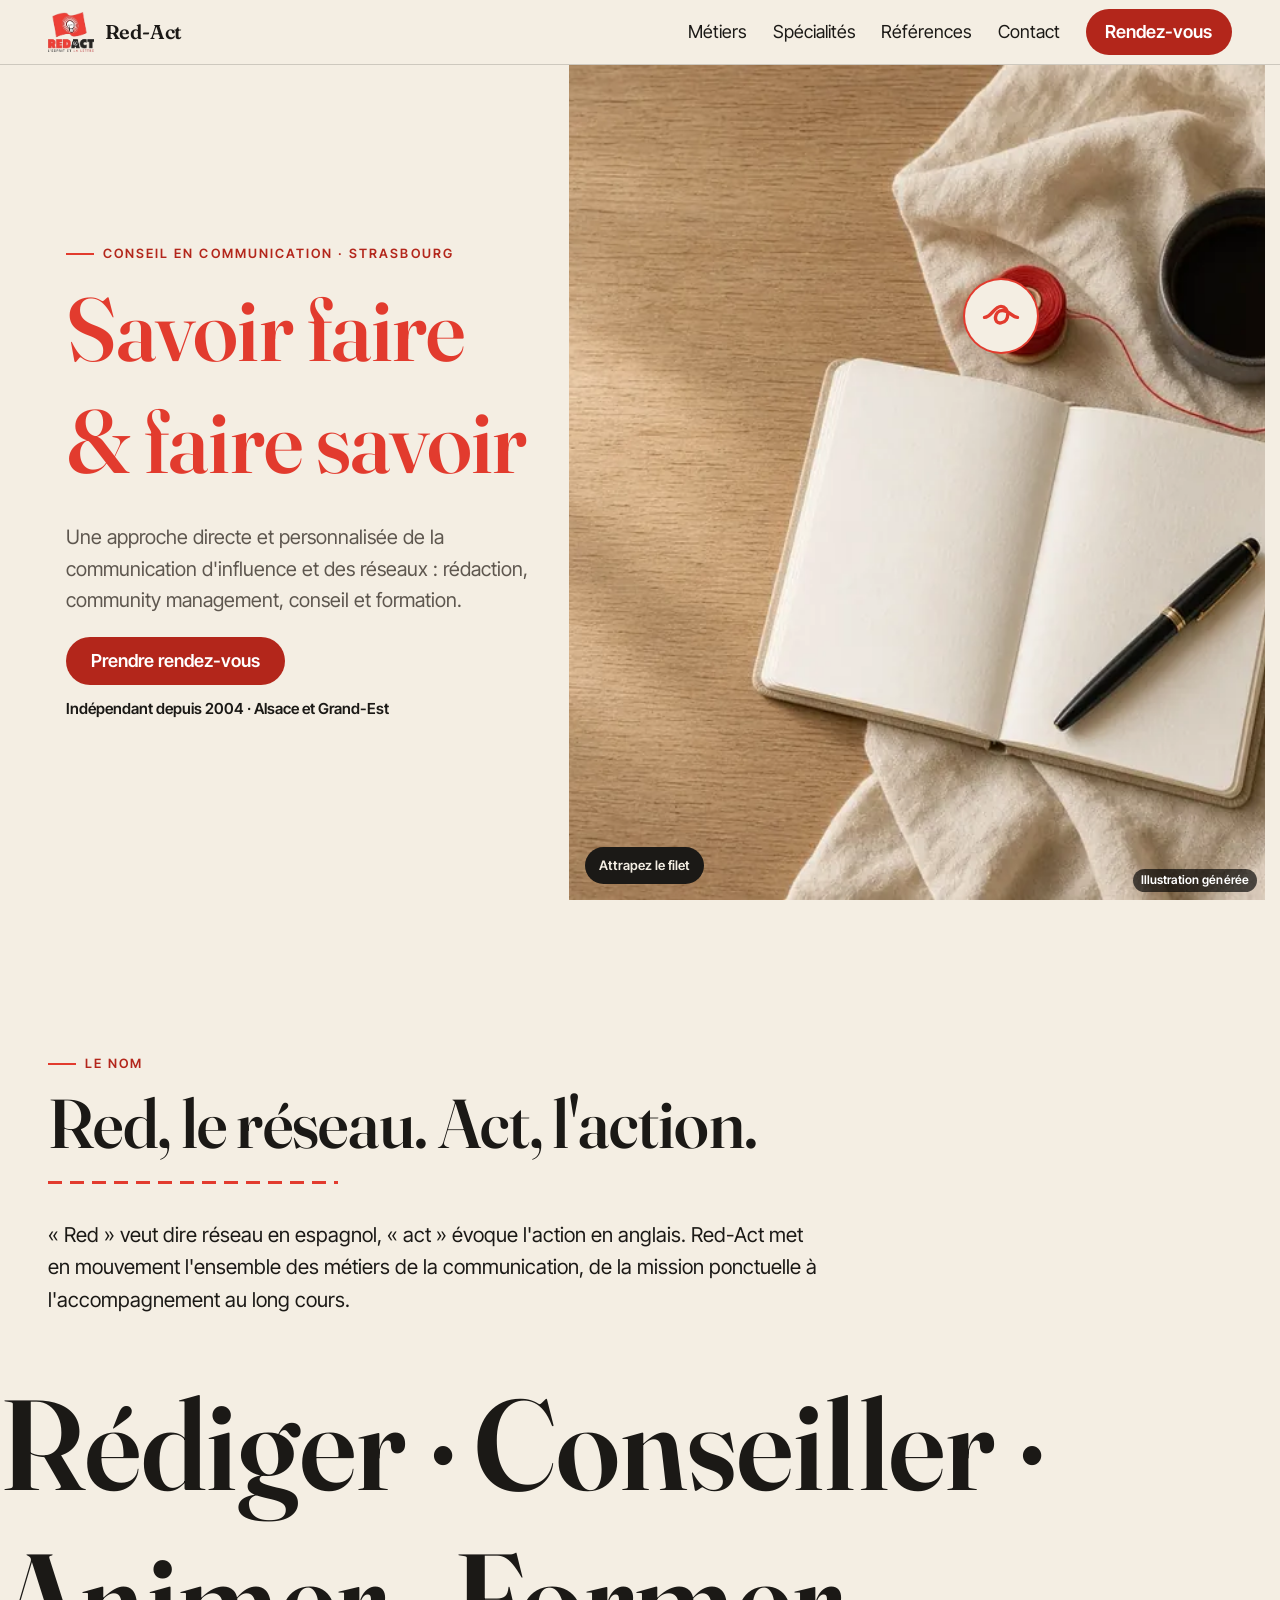
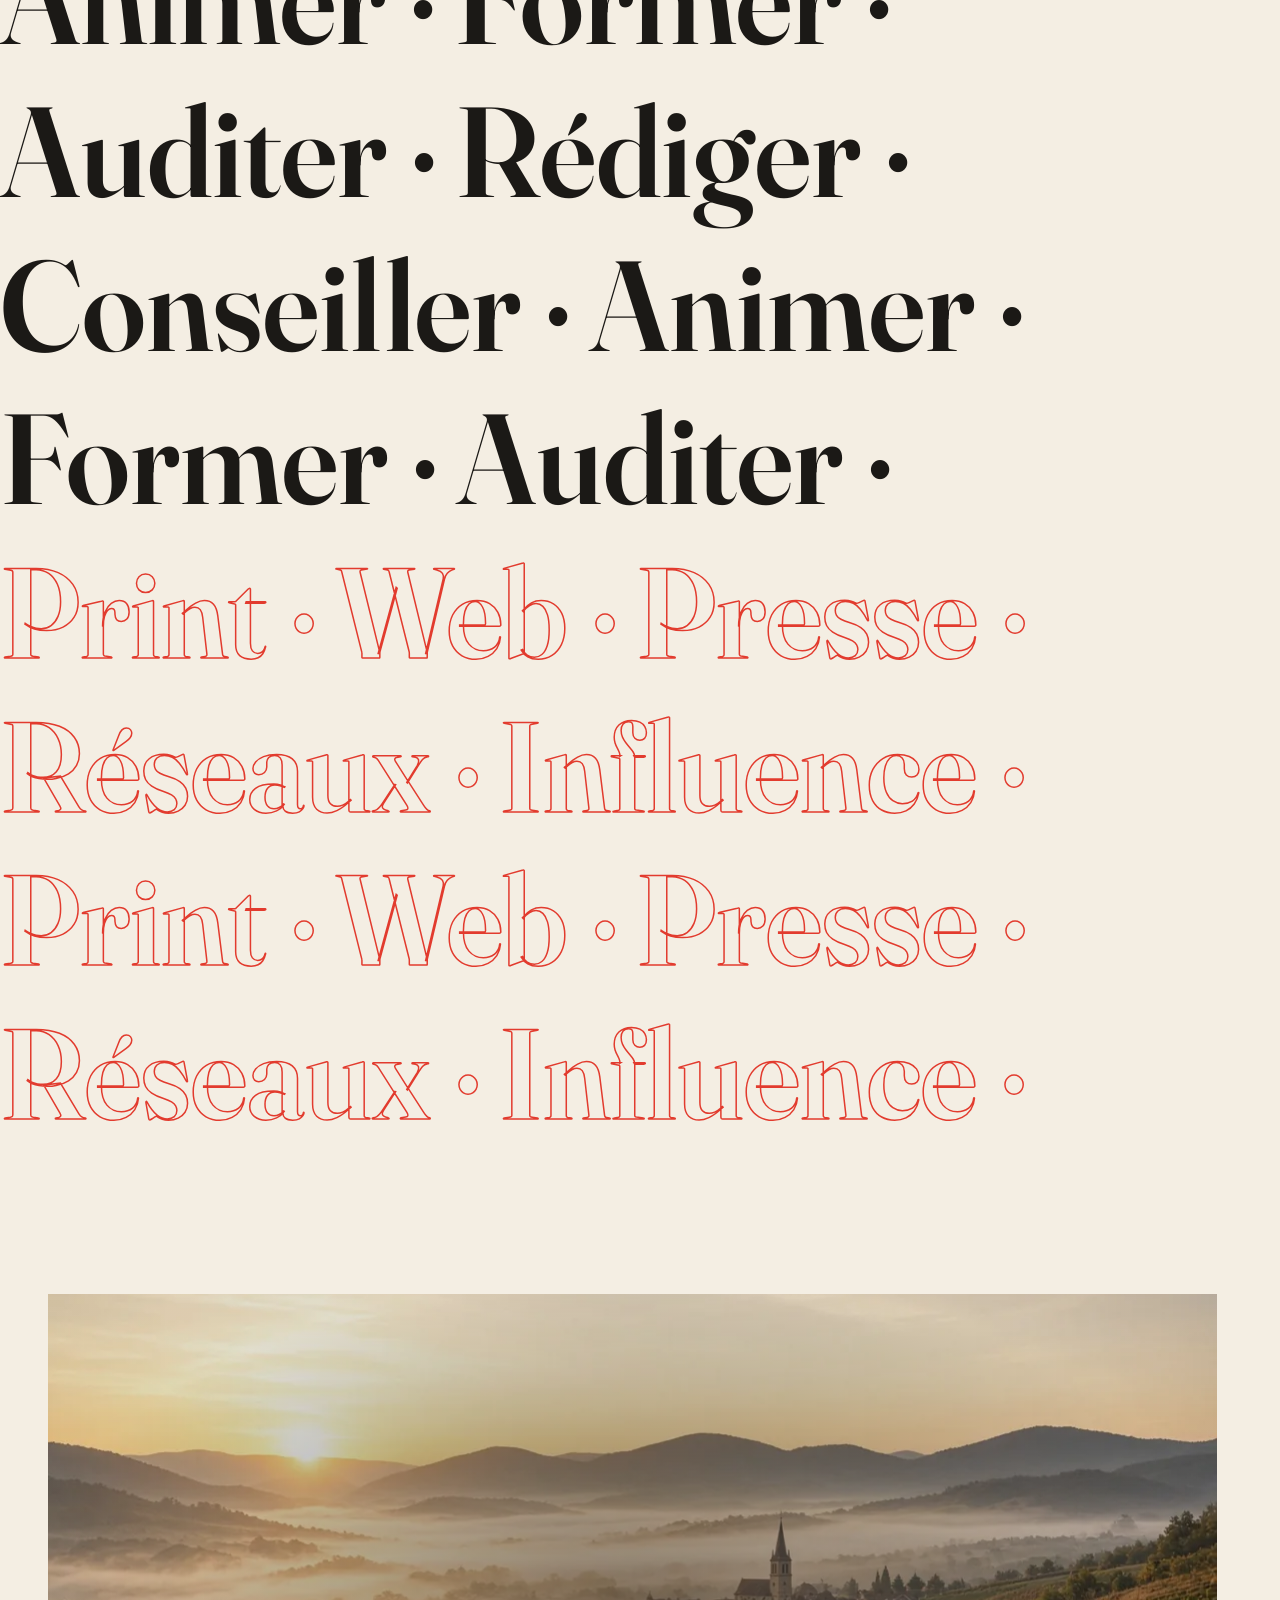
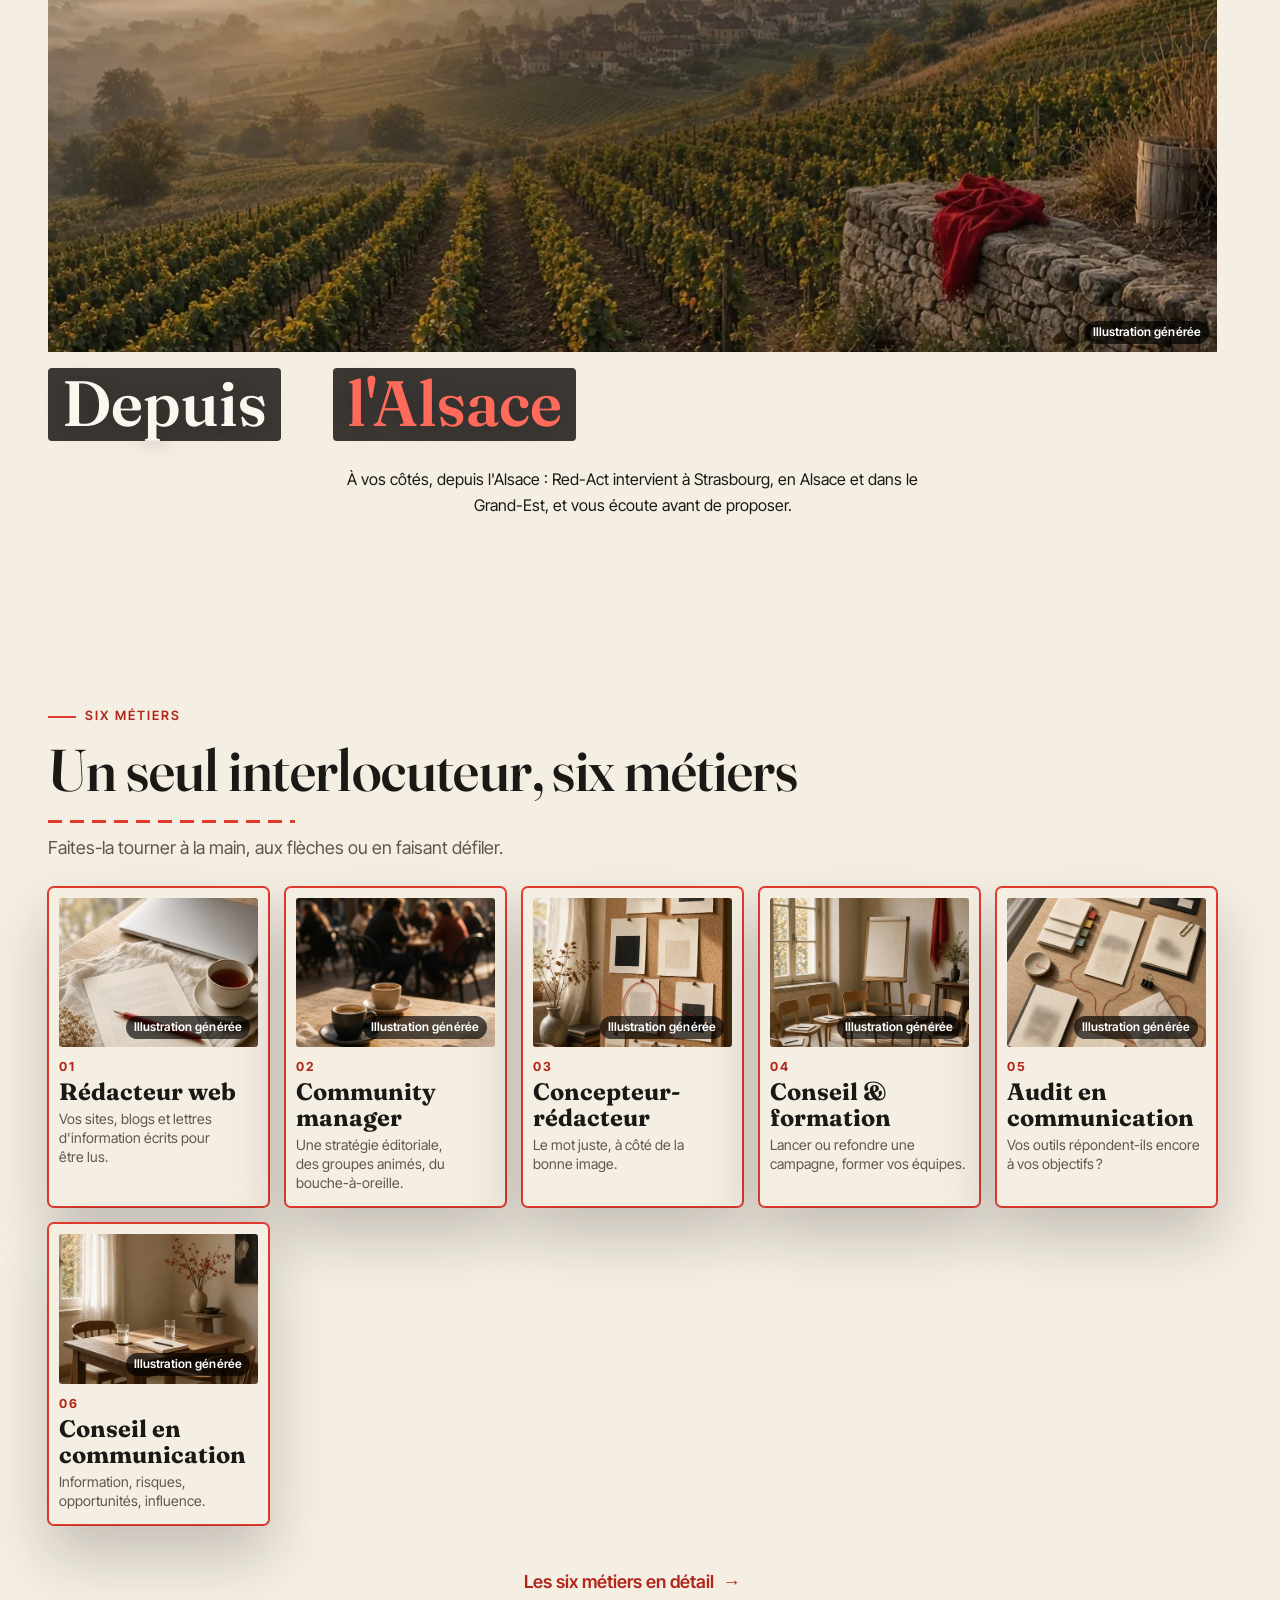
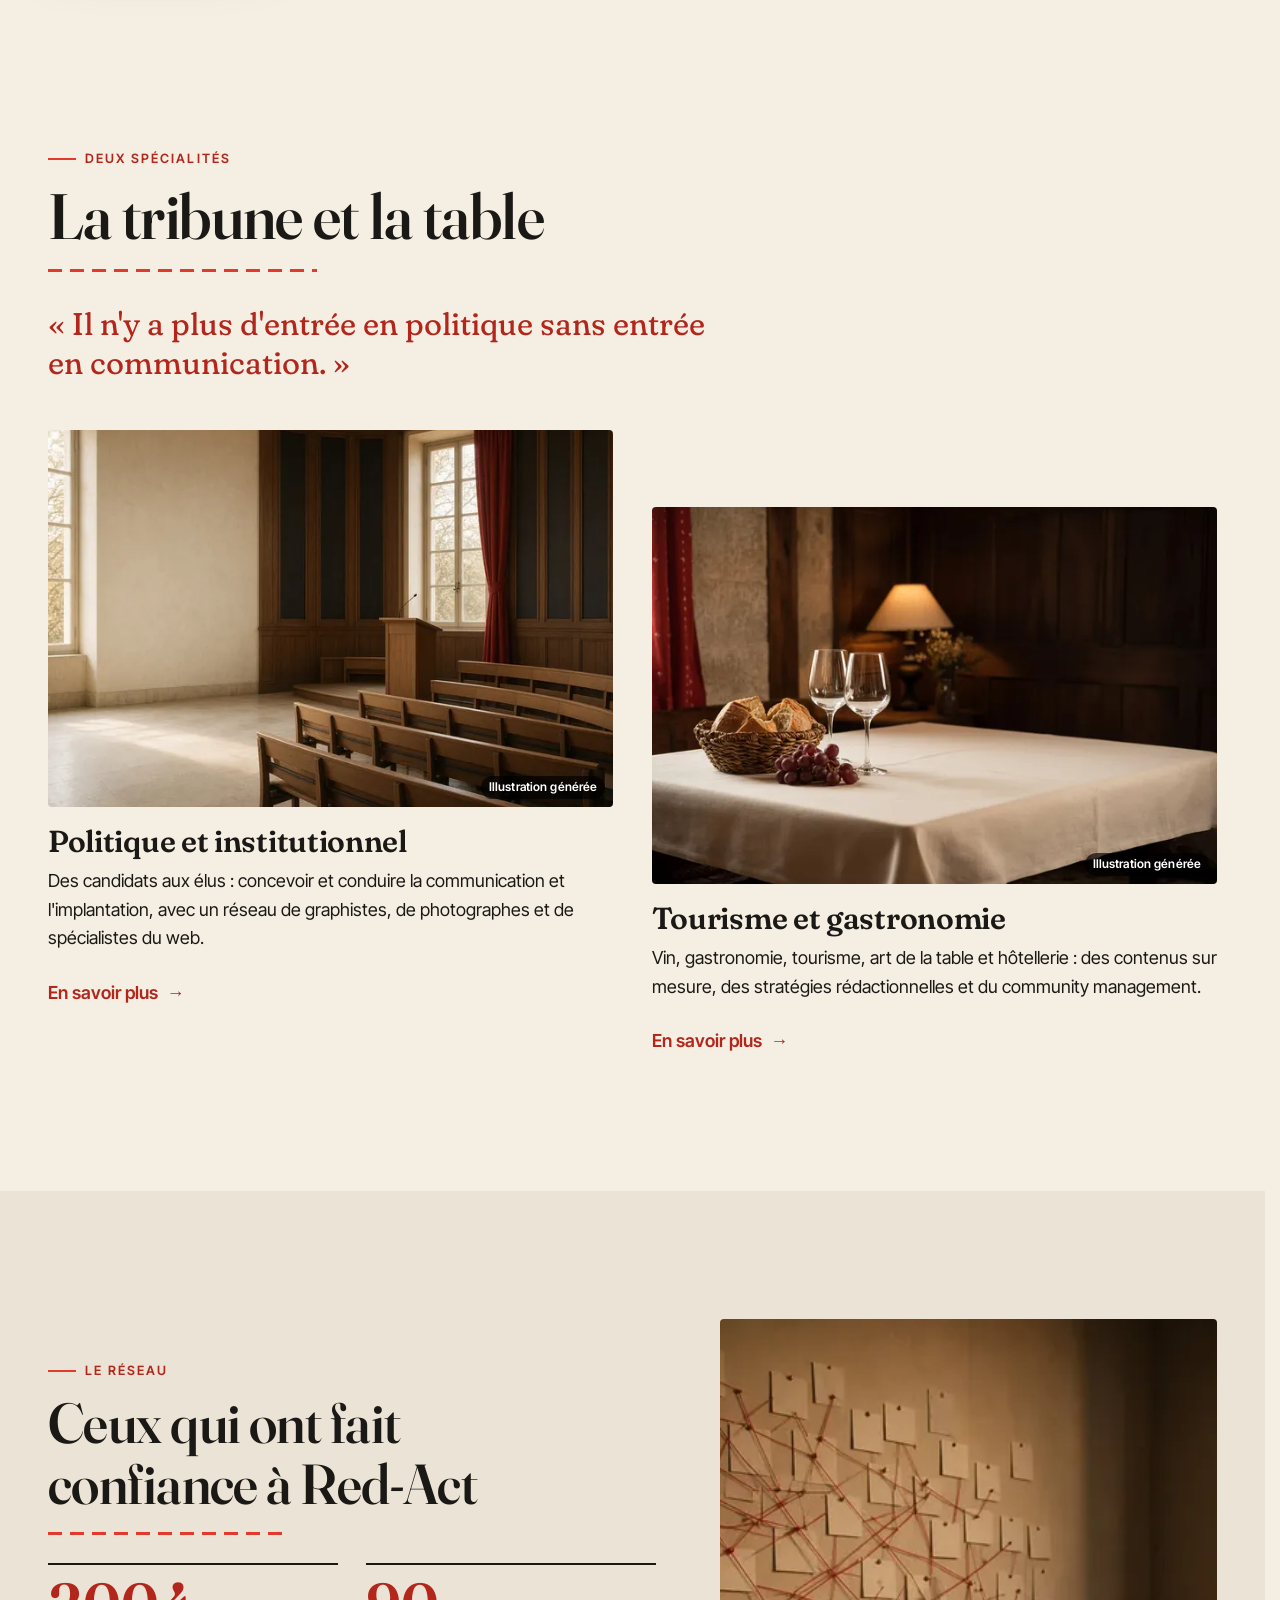
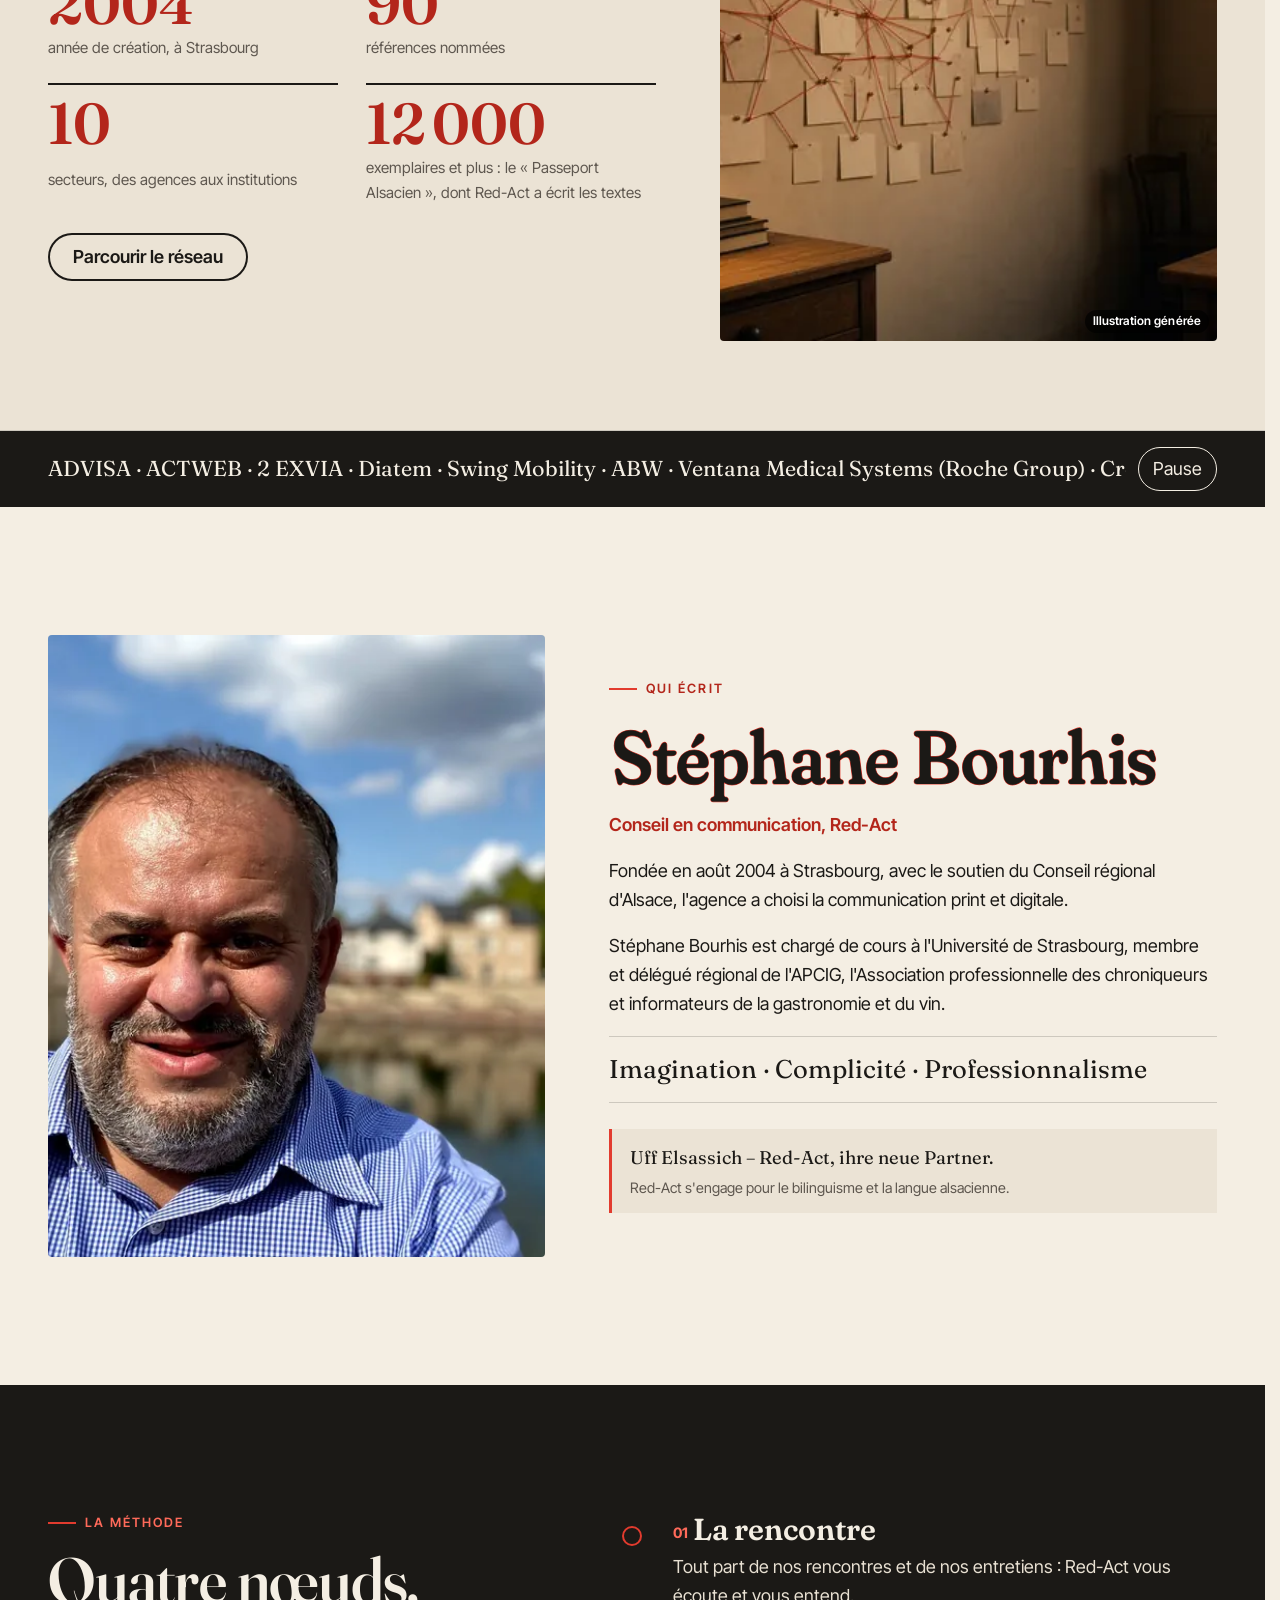
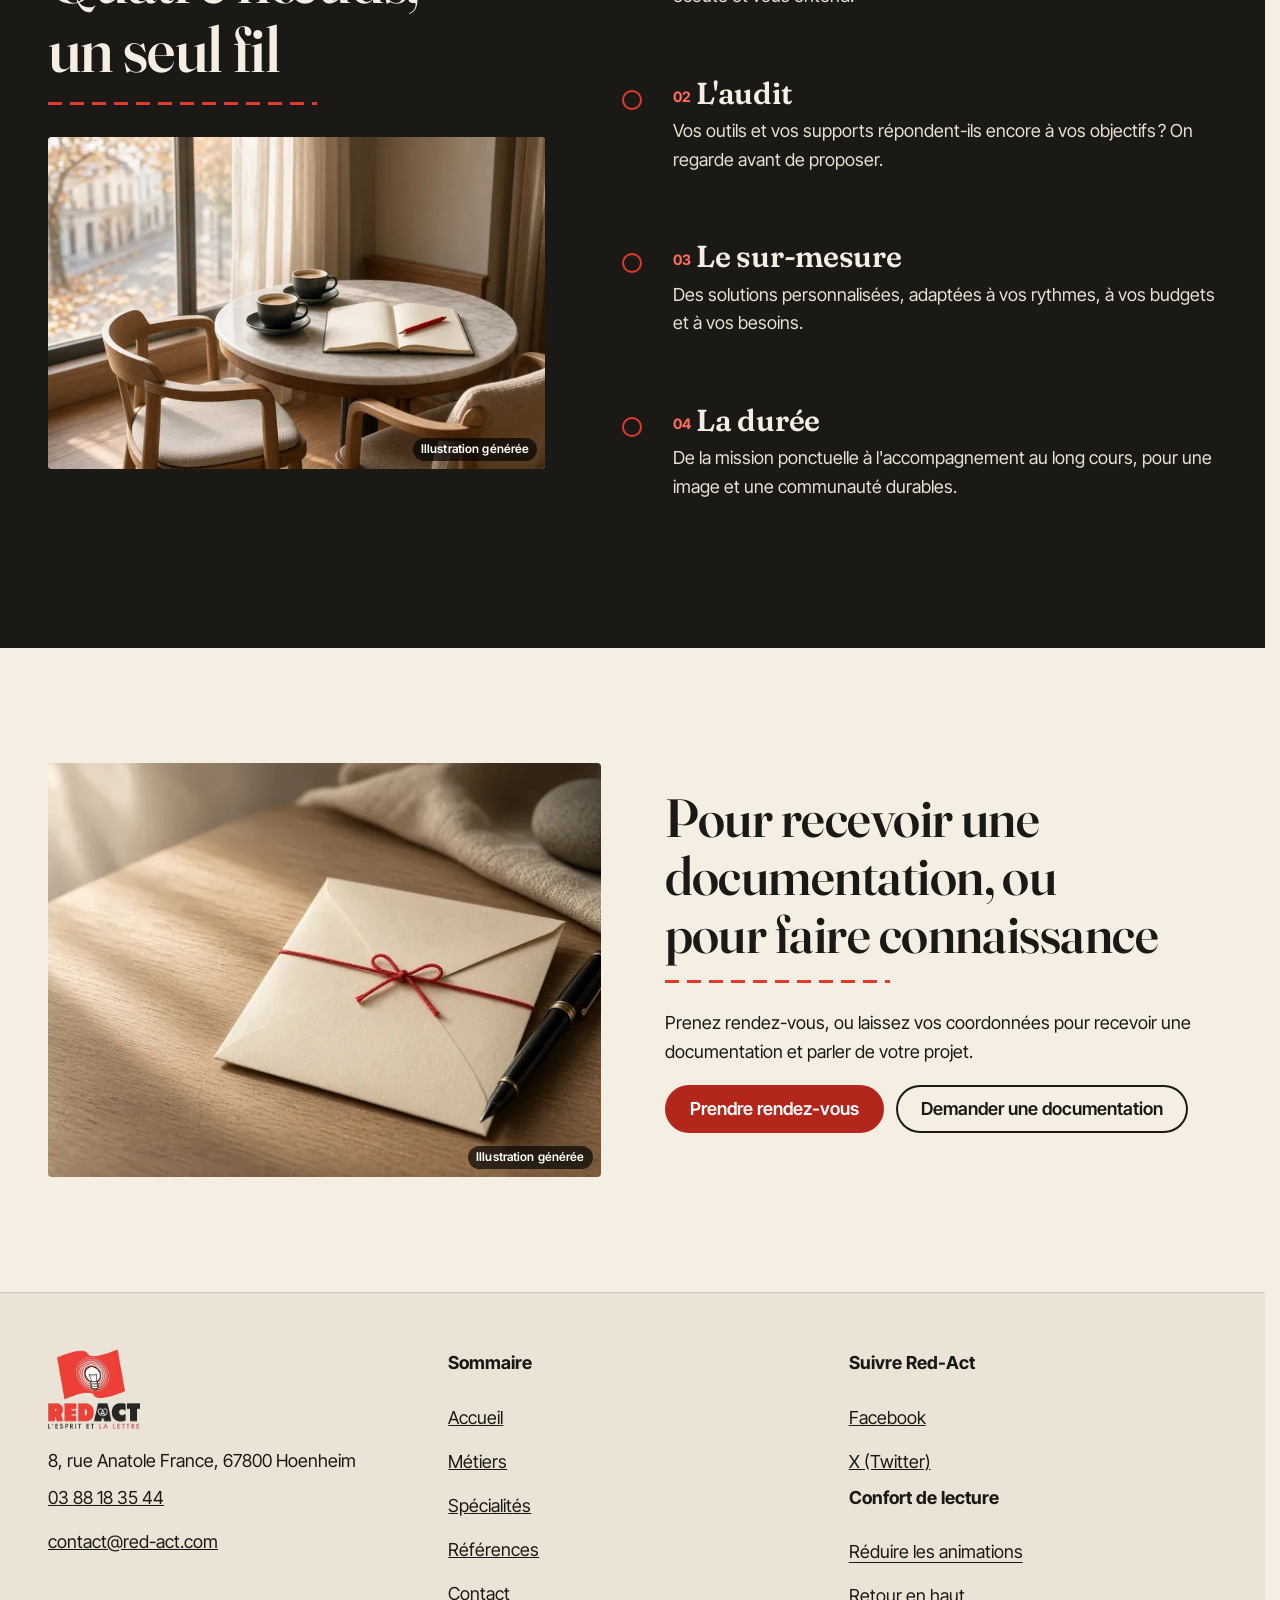
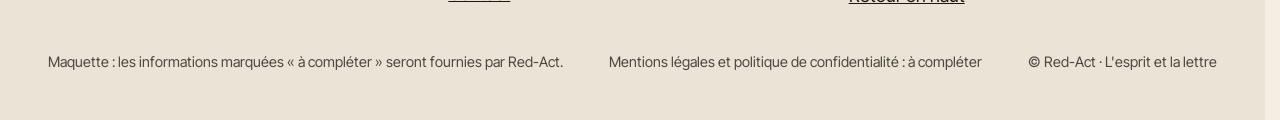
==== commit bd488ca8: "Maquette Red-Act v2" ====
--- a/index.html
+++ b/index.html
@@ -1,5 +1,5 @@
 <!doctype html>
-<html lang="fr" data-v="1" data-curseur>
+<html lang="fr" data-v="2" data-curseur>
 <head>
 <meta charset="utf-8">
 <meta name="viewport" content="width=device-width, initial-scale=1, viewport-fit=cover">
@@ -41,14 +41,14 @@
 })();</script>
 <link rel="preload" href="/assets/polices/fraunces.woff2" as="font" type="font/woff2" crossorigin>
 <link rel="preload" href="/assets/polices/inter-tight.woff2" as="font" type="font/woff2" crossorigin>
-<link rel="stylesheet" href="/assets/css/socle.css?v=1">
-<link rel="stylesheet" href="/assets/css/site.css?v=1">
-<link rel="modulepreload" href="/assets/js/site.js?v=1">
-<link rel="modulepreload" href="/assets/js/socle/index.js?v=1">
+<link rel="stylesheet" href="/assets/css/socle.css?v=2">
+<link rel="stylesheet" href="/assets/css/site.css?v=2">
+<link rel="modulepreload" href="/assets/js/site.js?v=2">
+<link rel="modulepreload" href="/assets/js/socle/index.js?v=2">
 <script src="/assets/vendor/gsap.min.js" defer></script>
 <script src="/assets/vendor/ScrollTrigger.min.js" defer></script>
 <script src="/assets/vendor/SplitText.min.js" defer></script>
-<script type="module" src="/assets/js/site.js?v=1"></script>
+<script type="module" src="/assets/js/site.js?v=2"></script>
 <meta name="theme-color" content="#F4EEE3">
 <link rel="icon" href="/assets/images/favicon-32.png" sizes="32x32" type="image/png">
 <link rel="icon" href="/assets/images/favicon-192.png" sizes="192x192" type="image/png">
@@ -170,9 +170,10 @@
     <div class="conteneur roue-tete">
       <p class="surtitre">Six métiers</p>
       <h2 class="titre-souple" data-axe data-anime="lignes">Un seul interlocuteur, six métiers</h2>
-      <p class="roue-consigne masque-ecran-bas">Faites tourner la roue à la main, au clavier ou en faisant défiler.</p>
+      <p class="roue-consigne masque-ecran-bas">Faites-la tourner à la main, aux flèches ou en faisant défiler.</p>
     </div>
     <div class="roue-scene" role="region" aria-roledescription="carrousel" aria-label="Roue des six métiers">
+      <span class="roue-fil" aria-hidden="true"></span>
       <ul class="roue-anneau" data-roue data-effet="roue-metiers">
         <li class="roue-carte" style="--i:0" data-roue-carte>
           <a href="/metiers#redacteur-web" data-libelle="Métiers">
--- a/assets/css/site.css
+++ b/assets/css/site.css
@@ -317,7 +317,7 @@
 .tete-spe h1 { font-size: clamp(2.8rem, min(7vw, 11vh), 7rem); line-height: 1.04; margin: 0; }
 .tete-spe-texte p { margin-bottom: .6em; }
 .tete-spe-texte .tete-suite:not(.hero-actions):not(.surtitre) { color: var(--gris); }
-.separation { --part: 50%; position: relative; flex: 1 1 auto; min-height: 300px; overflow: hidden; touch-action: pan-y; cursor: ew-resize; user-select: none; }
+.separation { --part: 50%; --part-n: 50; container-type: inline-size; position: relative; flex: 1 1 auto; min-height: 300px; overflow: hidden; touch-action: pan-y; cursor: ew-resize; user-select: none; }
 .separation-monde { position: absolute; inset: 0; }
 .separation-monde .media { position: absolute; inset: 0; border-radius: 0; }
 .separation-monde--tribune { clip-path: inset(0 calc(100% - var(--part)) 0 0); }
@@ -325,9 +325,9 @@
 .separation-libelle { position: absolute; bottom: 20px; z-index: 2; display: inline-flex; align-items: center; min-height: 44px; padding: 8px 16px; border-radius: 999px; font-weight: 700; text-decoration: none; }
 .separation-libelle--g { left: 20px; background: var(--nuit); color: var(--nuit-texte); }
 .separation-libelle--d { right: 20px; background: var(--fond); color: var(--texte); }
-.separation-fil { position: absolute; top: 0; bottom: 0; left: var(--part); width: 3px; margin-left: -1.5px; background: var(--rouge); z-index: 2; pointer-events: none; }
-.separation-poignee { position: absolute; z-index: 3; left: var(--part); top: 50%; width: 64px; height: 64px; margin: -32px 0 0 -32px; border-radius: 50%; border: 3px solid var(--rouge); background: var(--fond); color: var(--rouge); display: grid; place-items: center; cursor: ew-resize; box-shadow: 0 10px 30px rgb(0 0 0 / .3); }
-.separation-consigne { position: absolute; z-index: 3; left: var(--part); top: calc(50% + 44px); transform: translateX(-50%); margin: 0; padding: 4px 12px; border-radius: 999px; background: var(--texte); color: var(--fond); font-size: .8rem; font-weight: 600; white-space: nowrap; }
+.separation-fil { position: absolute; top: 0; bottom: 0; left: 0; transform: translateX(calc(var(--part-n) * 1cqw)); width: 3px; margin-left: -1.5px; background: var(--rouge); z-index: 2; pointer-events: none; }
+.separation-poignee { position: absolute; z-index: 3; left: 0; transform: translateX(calc(var(--part-n) * 1cqw)); top: 50%; width: 64px; height: 64px; margin: -32px 0 0 -32px; border-radius: 50%; border: 3px solid var(--rouge); background: var(--fond); color: var(--rouge); display: grid; place-items: center; cursor: ew-resize; box-shadow: 0 10px 30px rgb(0 0 0 / .3); }
+.separation-consigne { position: absolute; z-index: 3; left: 0; top: calc(50% + 44px); transform: translateX(calc(var(--part-n) * 1cqw - 50%)); margin: 0; padding: 4px 12px; border-radius: 999px; background: var(--texte); color: var(--fond); font-size: .8rem; font-weight: 600; white-space: nowrap; }
 @media (max-width: 760px) { .tete-spe-texte { grid-template-columns: 1fr; } .separation { min-height: 46svh; } .separation-libelle { font-size: .85rem; bottom: 12px; padding: 6px 12px; } .separation-libelle--g { left: 10px; } .separation-libelle--d { right: 10px; } }
 @media (max-height: 500px) and (min-width: 761px) { .tete-spe h1 { font-size: clamp(2rem, 11vh, 3.2rem); } .separation-consigne { display: none; } }
 
@@ -561,3 +561,125 @@
 html:not(.js) .hero { min-height: 0; padding-top: 0; }
 html:not(.js) .hero-scene { min-height: 320px; }
 @media (max-height: 820px) and (min-width: 761px) { html:not(.js) .hero-texte { padding-block: 16px; } }
+
+/* ===================== v2 ===================== */
+
+/* Spécialités : écran scindé plein cadre ; les deux mondes portent leur mot, le titre est posé sur la couture. */
+.tete-spe--plein { display: block; min-height: 0; padding: 0; }
+.tete-spe--plein .separation { height: 100svh; min-height: 520px; flex: none; }
+.monde-texte { position: absolute; z-index: 2; top: calc(var(--entete-h) + clamp(16px, 4vh, 48px)); display: grid; gap: 10px; justify-items: start; }
+.monde-texte--g { left: max(16px, var(--gouttiere)); }
+.monde-texte--d { right: max(16px, var(--gouttiere)); justify-items: end; }
+.monde-mot { margin: 0; font-family: var(--police-titres); font-weight: 600; font-size: clamp(2.6rem, min(7.5vw, 12vh), 7.5rem); line-height: 1.04; font-variation-settings: 'SOFT' 100, 'WONK' 1, 'opsz' 144; padding: .02em .22em .08em; border-radius: 4px; }
+.monde-texte--g .monde-mot { background-color: rgb(20 18 15 / .82); color: #FBF7EF; }
+.monde-texte--d .monde-mot { background-color: rgb(244 238 227 / .92); color: var(--rouge-texte); }
+.tete-spe--plein .separation-libelle { position: static; }
+.tete-spe--plein .separation-poignee { top: 34%; }
+.tete-spe--plein .separation-consigne { bottom: auto; top: calc(34% + 40px); }
+.spe-carte { position: absolute; z-index: 4; left: 0; bottom: calc(clamp(16px, 4vh, 40px) + var(--barres-h)); transform: translateX(calc(clamp(calc(min(600px, 100cqw - 2 * var(--gouttiere)) / 2 + var(--gouttiere)), var(--part-n) * 1cqw, calc(100cqw - min(600px, 100cqw - 2 * var(--gouttiere)) / 2 - var(--gouttiere))) - 50%)); width: min(600px, 100% - 2 * var(--gouttiere)); padding: clamp(18px, 2.4vw, 30px); background: var(--fond); border-top: 4px solid var(--rouge); box-shadow: 0 24px 60px rgb(0 0 0 / .35); cursor: auto; }
+.spe-carte h1 { font-size: clamp(2.2rem, min(5vw, 8vh), 4.4rem); line-height: 1.04; margin: 0 0 .25em; }
+.spe-carte > p:not(.hero-actions):not(.surtitre) { color: var(--gris); margin-bottom: .7em; }
+.spe-carte .hero-actions { margin: 0; }
+.tete-spe--plein .separation-monde--table .mention-ia { top: auto; bottom: 8px; }
+.tete-spe--plein .separation-monde--tribune .mention-ia { top: auto; bottom: 8px; }
+:is(html.calme, html.secours, html:not(.js)) .tete-spe--plein .separation { height: auto; min-height: calc(100svh - var(--barres-h)); }
+html:not(.js) .tete-spe--plein .separation { min-height: calc(100svh - 120px); }
+@media (max-width: 760px) {
+  .tete-spe--plein .separation { height: calc(100svh - var(--barres-h)); min-height: 460px; }
+  .monde-texte { max-width: calc(50% - 20px); }
+  .tete-spe--plein .separation-libelle { white-space: normal; line-height: 1.25; }
+  .monde-texte--d .separation-libelle { text-align: right; }
+  .monde-mot { font-size: clamp(1.9rem, 9vw, 2.6rem); }
+  .monde-texte { top: calc(var(--entete-h) + 10px); gap: 6px; }
+  .tete-spe--plein .separation-libelle { font-size: .82rem; padding: 6px 10px; min-height: 44px; }
+  .tete-spe--plein .separation-poignee { top: 40%; }
+  .tete-spe--plein .separation-consigne { display: none; }
+  .spe-carte { bottom: 12px; padding: 16px; }
+  .spe-carte h1 { font-size: clamp(1.9rem, 8.6vw, 2.4rem); }
+}
+@media (max-height: 820px) and (min-width: 761px) { .monde-mot { font-size: clamp(2.2rem, min(6vw, 10vh), 5.4rem); } .tete-spe--plein .separation-poignee { top: 30%; } .tete-spe--plein .separation-consigne { top: calc(30% + 40px); } }
+@media (max-height: 500px) and (min-width: 761px) {
+  .monde-mot { font-size: 1.6rem; }
+  .monde-texte .separation-libelle { display: none; }
+  .tete-spe--plein .separation { min-height: 0; }
+  .tete-spe--plein .separation-poignee { top: 50%; }
+  .spe-carte { width: min(520px, 62vw); padding: 12px 16px; bottom: 8px; }
+  .spe-carte h1 { font-size: 1.7rem; }
+  .spe-carte .surtitre { display: none; }
+}
+
+/* Contact : carte de visite nouée par le fil, posée sur la rue. */
+.tete-contact--carte { position: relative; min-height: 100svh; display: grid; align-items: center; padding: calc(var(--entete-h) + 24px) 0 calc(32px + var(--barres-h)); overflow: hidden; }
+.contact-fond { position: absolute; inset: 0; z-index: 0; }
+.contact-fond-media { position: absolute; inset: 0; border-radius: 0; }
+.contact-fond-media::after { content: ''; position: absolute; inset: 0; background: linear-gradient(90deg, rgb(20 18 15 / .1), rgb(20 18 15 / .45)); pointer-events: none; }
+.contact-fil { position: absolute; z-index: 1; left: 0; top: 30%; width: 100%; height: 22%; overflow: visible; pointer-events: none; transform: translateY(calc(var(--decolle, 0) * -30px)); }
+.contact-fil path { fill: none; stroke: var(--rouge); stroke-width: 3; stroke-linecap: round; vector-effect: non-scaling-stroke; stroke-dasharray: 1600; stroke-dashoffset: 0; }
+html.js:not(.calme):not(.secours):not([data-arrivee="retour"]) .contact-fil:not(.est-trace) path { stroke-dashoffset: 1600; }
+.contact-fil.est-trace path { transition: stroke-dashoffset 1.4s var(--courbe); }
+.contact-scene { position: relative; z-index: 2; display: flex; justify-content: flex-end; }
+.carte-visite { position: relative; width: min(520px, 100%); padding: clamp(22px, 3vw, 40px); background: var(--fond); box-shadow: 0 30px 70px rgb(0 0 0 / .35); transform: translateY(calc(var(--decolle, 0) * -40px)); }
+.carte-visite::before { content: ''; position: absolute; inset: 0; z-index: -1; background: var(--papier); transform: rotate(-3.5deg) translate(10px, 8px); box-shadow: 0 20px 40px rgb(0 0 0 / .25); }
+.carte-noeud { position: absolute; top: -32px; left: 50%; width: 64px; height: 64px; margin-left: -32px; display: grid; place-items: center; border-radius: 50%; background: var(--fond); color: var(--rouge); box-shadow: 0 0 0 2px var(--rouge); }
+.carte-visite h1 { font-size: clamp(2.2rem, min(4.6vw, 8vh), 4.2rem); line-height: 1.04; margin: .1em 0 .2em; }
+.carte-visite > p { margin: 0 0 .6em; }
+.carte-visite > p.tete-suite:not(.hero-info):not(.tete-contact-liens):not(.surtitre) { color: var(--gris); }
+.carte-visite .numero { font-size: clamp(2.2rem, min(5vw, 9vh), 4.4rem); }
+.tete-contact-liens { display: flex; flex-wrap: wrap; gap: 4px 18px; align-items: center; }
+@media (max-width: 760px) {
+  .tete-contact--carte { align-items: end; padding-top: calc(var(--entete-h) + 40px); padding-bottom: calc(16px + var(--barres-h)); }
+  .contact-scene { justify-content: center; }
+  .carte-visite { padding: 30px 18px 16px; }
+  .carte-visite h1 { font-size: clamp(2rem, 9vw, 2.6rem); }
+  .carte-visite .numero { font-size: clamp(2rem, 10.5vw, 2.8rem); }
+  .contact-fil { top: 18%; }
+}
+@media (max-height: 500px) and (min-width: 761px) { .carte-visite { padding: 16px 20px; } .carte-visite h1 { font-size: 1.8rem; } .carte-visite .numero { font-size: 2rem; } .carte-noeud { top: -24px; width: 48px; height: 48px; margin-left: -24px; } }
+
+/* Métiers : la feuille se raye à la main. */
+.feuille-jargon { cursor: crosshair; touch-action: pan-y; user-select: none; padding-block: 6px; }
+.brouillon-feuille.est-manuel .rature path { transition: none; }
+.feuille-consigne { font-size: .85rem; font-weight: 700; letter-spacing: .06em; color: var(--rouge-texte); transition: opacity .3s; }
+.brouillon-feuille.est-raye .feuille-consigne { opacity: 0; }
+:is(html.calme, html.secours, html:not(.js)) .feuille-consigne { display: none; }
+.metier-rature { cursor: pointer; }
+
+/* Roue des métiers plus spectaculaire : cartes plus grandes, anneau de fil rouge, carte de face mise en avant. */
+.roue-anneau { --carte-l: clamp(220px, min(24vw, 42vh), 360px); }
+.roue-carte { transform: rotateY(calc(var(--i) * 60deg)) translateZ(calc(var(--carte-l) * 1.25)); }
+.roue-carte a { transition: box-shadow .4s, border-color .4s; }
+.roue-carte:not(.est-cote):not(.est-dos) a { border-color: var(--rouge); box-shadow: 0 30px 60px rgb(27 25 22 / .22), 0 0 0 1px var(--rouge); }
+.roue-carte.est-cote { opacity: .7; }
+.roue-fil { position: absolute; left: 50%; top: 92%; width: calc(var(--carte-l) * 3.1); height: calc(var(--carte-l) * 3.1); margin: calc(var(--carte-l) * -1.55) 0 0 calc(var(--carte-l) * -1.55); border: 2px dashed var(--rouge); border-radius: 50%; transform: rotateX(84deg); pointer-events: none; opacity: .8; }
+:is(html.calme, html.secours, html:not(.js)) .roue-fil { display: none; }
+@media (max-width: 760px) { .roue-anneau { --carte-l: min(58vw, 34svh); } }
+@media (max-height: 500px) and (min-width: 761px) { .roue-anneau { --carte-l: 36svh; } }
+
+/* Téléphone : formulaire et pied de page plus compacts. */
+@media (max-width: 760px) {
+  .choix-grille { grid-template-columns: 1fr 1fr; gap: 6px; }
+  .choix span { min-height: 48px; padding: 8px 8px 8px 32px; font-size: .86rem; }
+  .choix span::before { left: 10px; width: 14px; height: 14px; margin-top: -7px; }
+  .pied { padding: 36px 0 24px; }
+  .pied-grille { grid-template-columns: 1fr 1fr; gap: 16px 20px; }
+  .pied-grille > div:first-child { grid-column: 1 / -1; display: grid; grid-template-columns: auto 1fr; gap: 16px; align-items: center; }
+  .pied-grille > div:first-child p { margin: 0; }
+  .pied a, .pied button.lien { min-height: 44px; }
+  .pied-bas { margin-top: 16px; font-size: .82rem; }
+}
+@media (max-width: 360px) { .choix-grille { grid-template-columns: 1fr; } }
+.roue-scene { --carte-l: clamp(220px, min(24vw, 42vh), 360px); }
+@media (max-width: 760px) { .roue-scene { --carte-l: min(58vw, 34svh); } }
+@media (max-height: 500px) and (min-width: 761px) { .roue-scene { --carte-l: 36svh; } }
+.roue-fil { top: calc(50% + var(--carte-l) * .74); width: calc(var(--carte-l) * 2.6); height: calc(var(--carte-l) * 2.6); margin: calc(var(--carte-l) * -1.3) 0 0 calc(var(--carte-l) * -1.3); }
+@media (max-width: 760px) { .spe-carte { left: 50%; transform: translateX(-50%); } }
+
+/* v2 : téléphones bas (320×568) : la phrase d'introduction de la carte se retire, les grands mots se resserrent. */
+@media (max-width: 760px) and (max-height: 700px) {
+  .spe-carte .masque-ecran-bas { display: none; }
+  .monde-mot { font-size: clamp(1.5rem, 8vw, 2rem); }
+  .tete-spe--plein .separation-poignee { top: 40%; }
+}
+@media (max-width: 760px) {
+  .tete-spe--plein .separation-monde .mention-ia { top: calc(var(--entete-h) + 112px); bottom: auto; }
+}
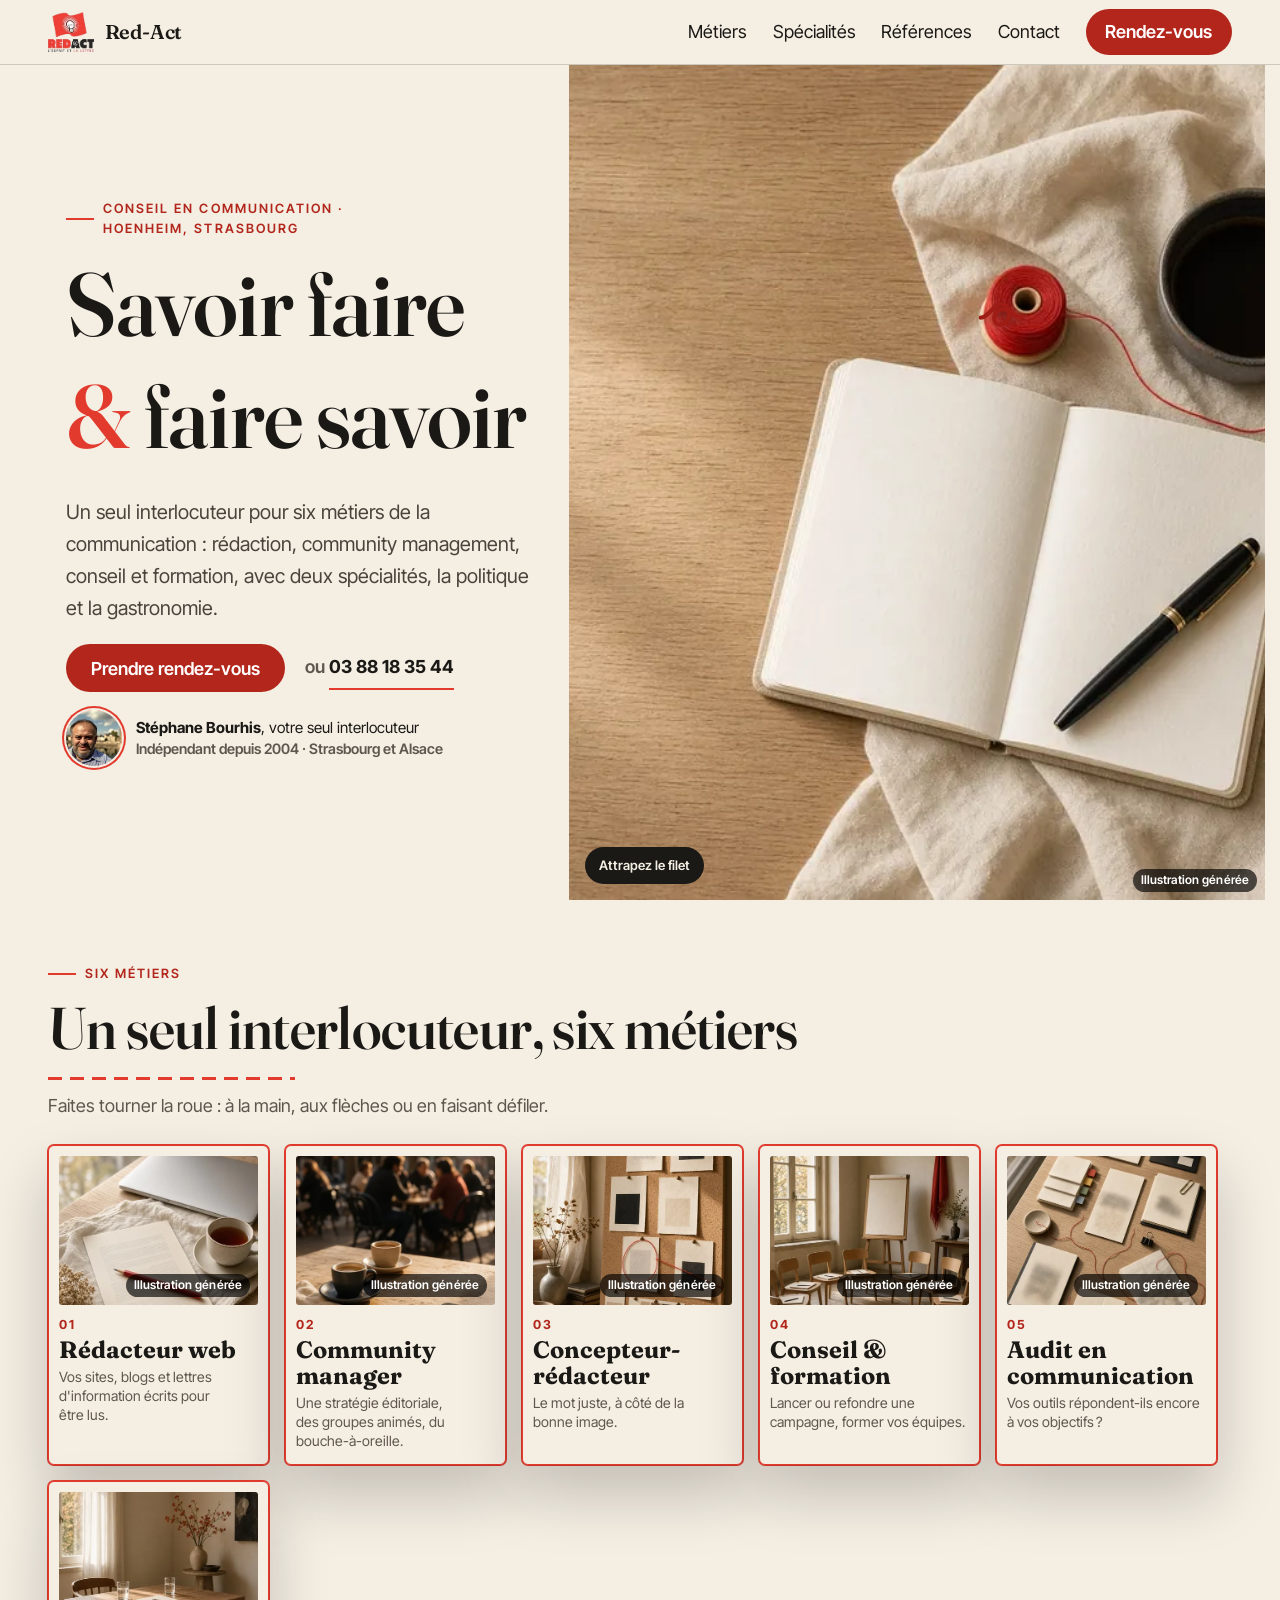
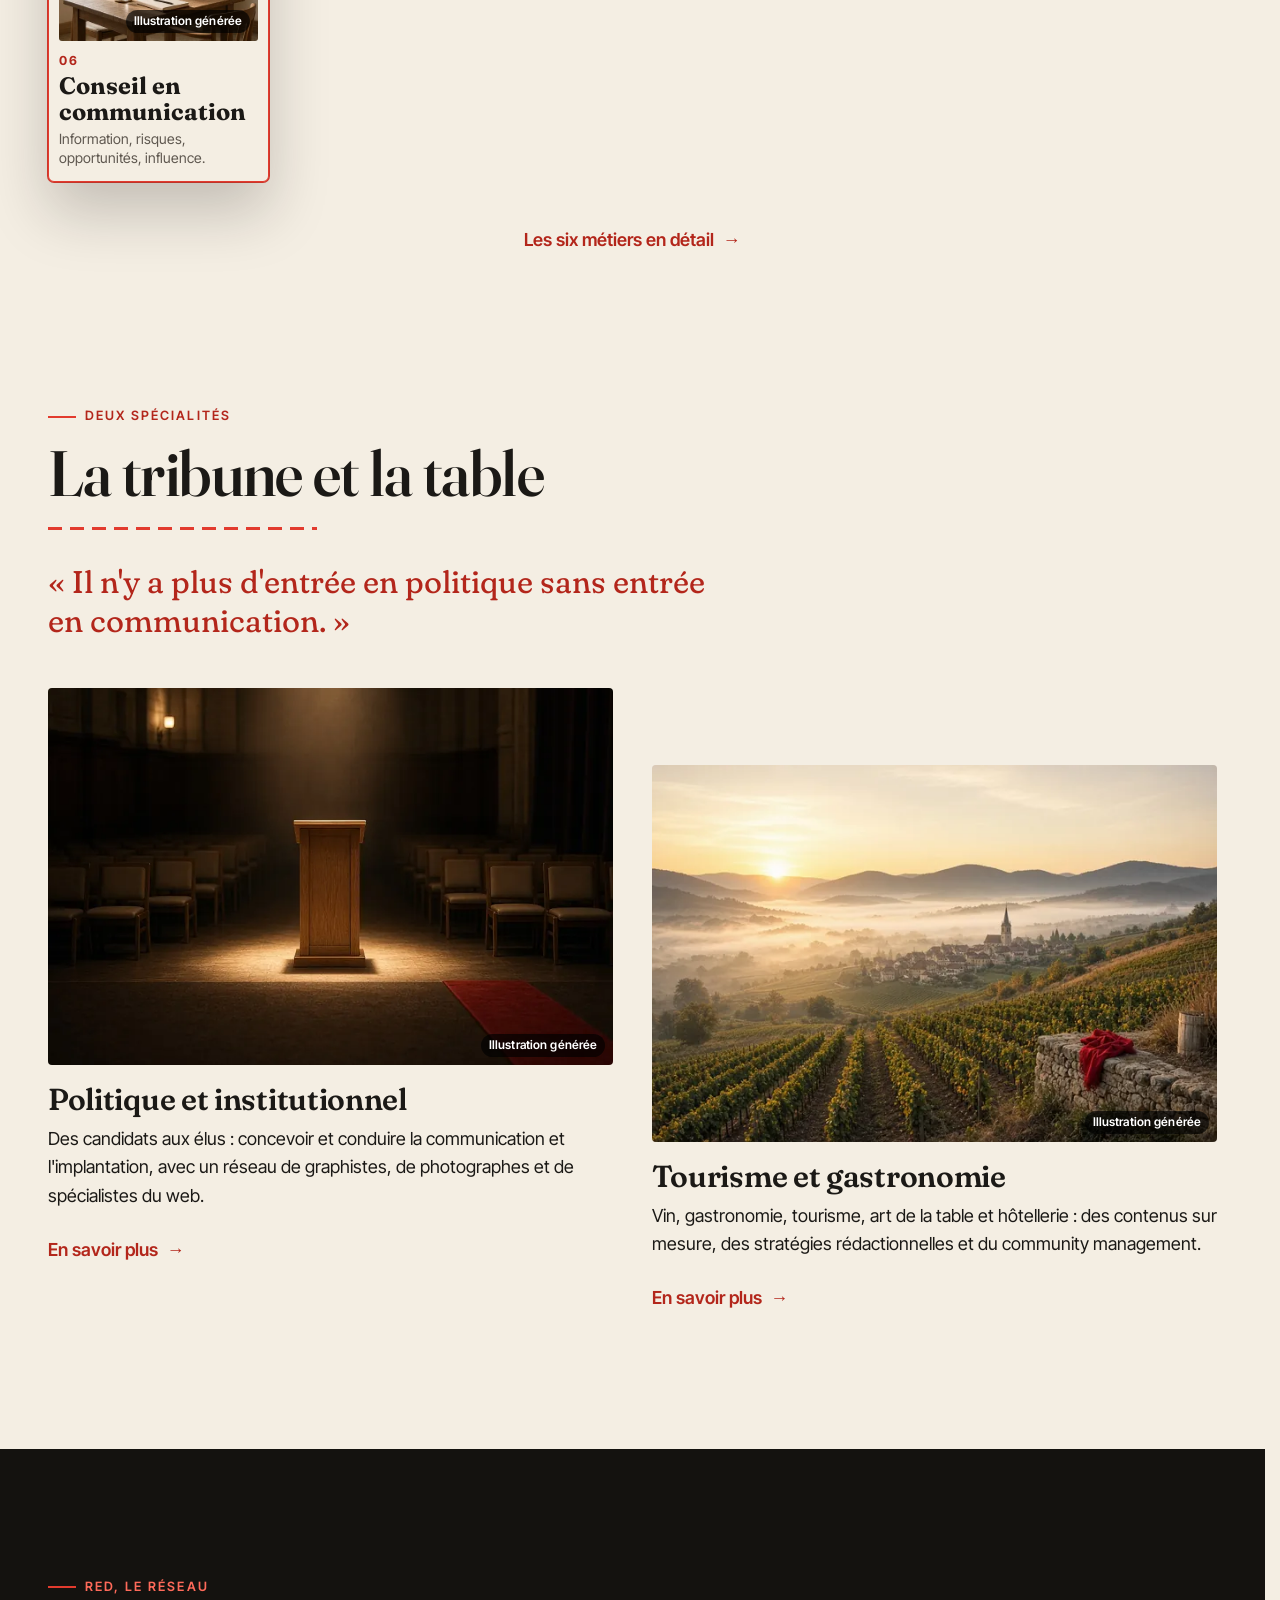
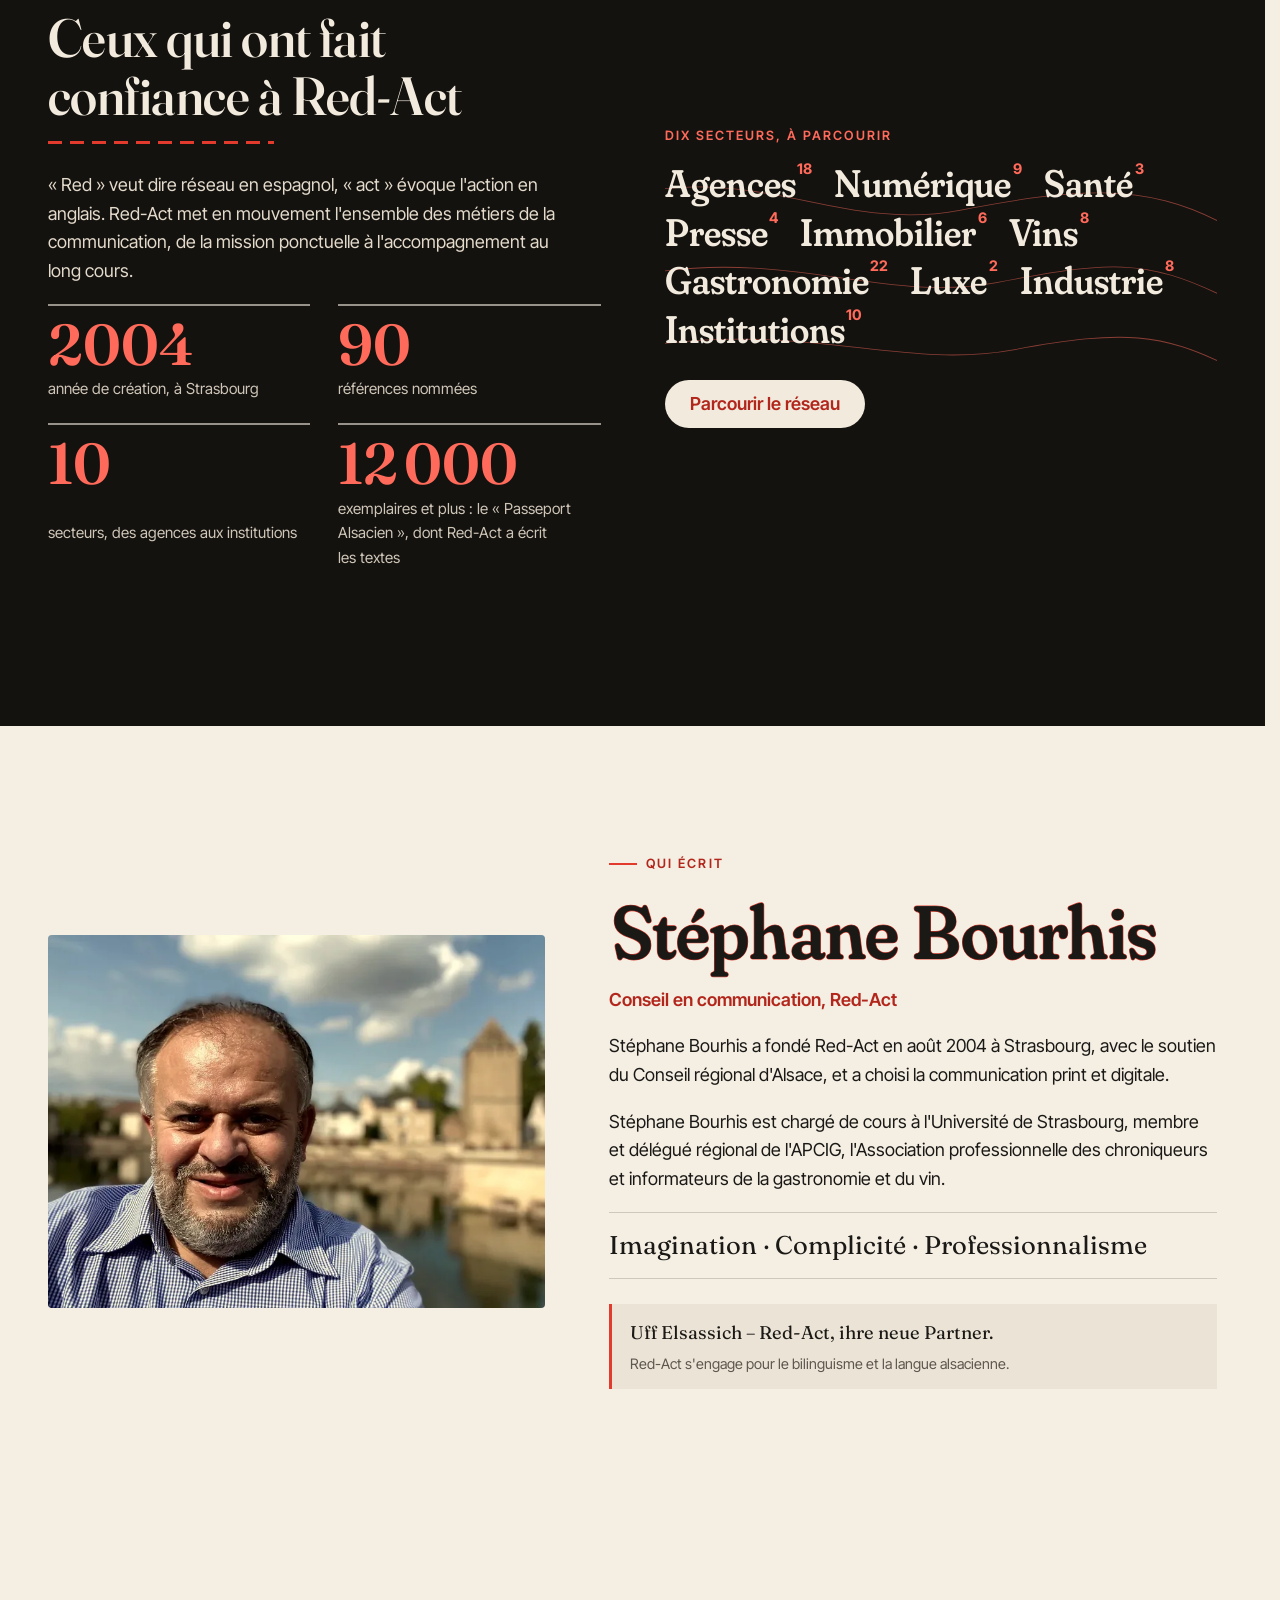
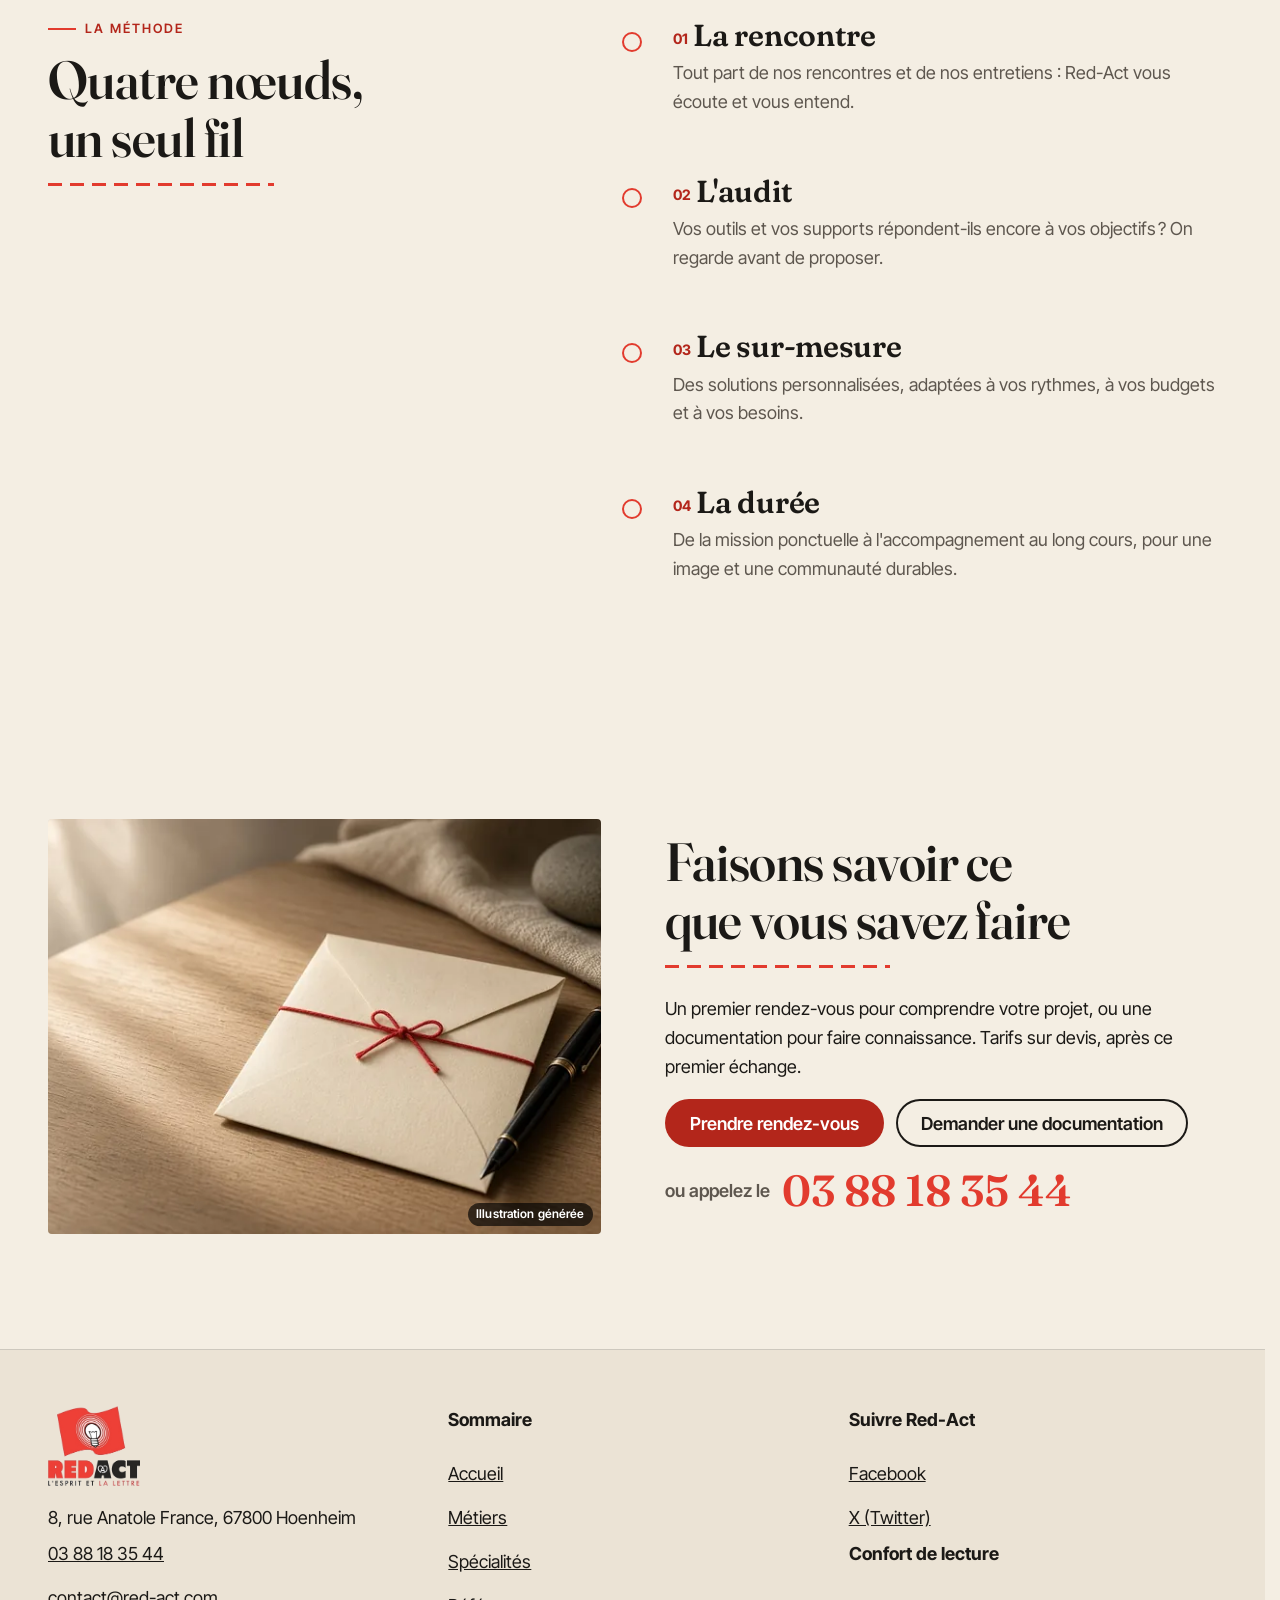
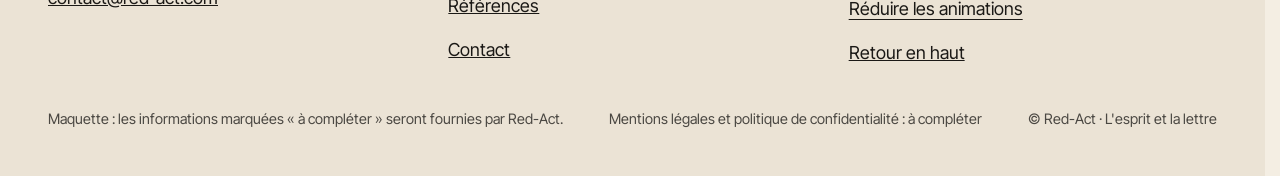
==== commit b7842eb3: "Maquette Red-Act v3" ====
--- a/index.html
+++ b/index.html
@@ -1,10 +1,10 @@
 <!doctype html>
-<html lang="fr" data-v="2" data-curseur>
+<html lang="fr" data-v="3" data-curseur>
 <head>
 <meta charset="utf-8">
 <meta name="viewport" content="width=device-width, initial-scale=1, viewport-fit=cover">
 <title>Red-Act : conseil en communication, rédaction et community management à Strasbourg</title>
-<meta name="description" content="Red-Act, conseil en communication indépendant fondé à Strasbourg en 2004 : rédaction, community management, conseil et formation, en Alsace et dans le Grand-Est.">
+<meta name="description" content="Red-Act, conseil en communication indépendant fondé à Strasbourg en 2004 : rédaction, community management, conseil et formation, à Strasbourg et en Alsace.">
 <meta name="robots" content="noindex, nofollow">
 <link rel="canonical" href="https://red-act-maquette.vercel.app/">
 <style>:root{--fond:#F4EEE3;--texte:#1B1916;--voile-fond:#1B1916;--ouverture-fond:#F4EEE3;--menu-fond:#1B1916}:root { --entete-h: 72px; --barres-h: 0px; } html { background: var(--fond); color: var(--texte); scrollbar-gutter: stable; } body { margin: 0; background: var(--fond); } html.js:not(.calme):not(.secours):not([data-arrivee="retour"]) [data-anime] { opacity: 0; } html.js:not(.calme):not(.secours):not([data-arrivee="retour"]) [data-anime].vu { opacity: 1; } [data-voile] { position: fixed; inset: 0; z-index: 900; background: var(--voile-fond); transform: translateY(100%); visibility: hidden; pointer-events: none; } html[data-arrivee="voile"]:not(.voile-leve):not(.calme):not(.secours) [data-voile] { transform: none; visibility: visible; } html.calme [data-voile], html.secours [data-voile] { visibility: hidden !important; } .ouverture-panneau { position: fixed; inset: 0; z-index: 850; display: none; place-content: center; justify-items: center; background: var(--ouverture-fond, var(--voile-fond)); color: var(--fond); text-align: center; } html.js[data-arrivee="intro"]:not(.calme):not(.secours):not(.intro-finie) .ouverture-panneau { display: grid; } html.defilement-bloque, html.defilement-bloque body, html.js[data-arrivee="intro"]:not(.calme):not(.secours):not(.intro-finie), html.js[data-arrivee="intro"]:not(.calme):not(.secours):not(.intro-finie) body, html[data-arrivee="voile"]:not(.voile-leve):not(.calme):not(.secours), html[data-arrivee="voile"]:not(.voile-leve):not(.calme):not(.secours) body { overflow: hidden; } html.js[data-arrivee="intro"]:not(.calme):not(.secours):not(.intro-finie) { background-color: var(--ouverture-fond, var(--voile-fond)); } html[data-arrivee="voile"]:not(.voile-leve):not(.calme):not(.secours) { background-color: var(--voile-fond); }</style>
@@ -41,14 +41,14 @@
 })();</script>
 <link rel="preload" href="/assets/polices/fraunces.woff2" as="font" type="font/woff2" crossorigin>
 <link rel="preload" href="/assets/polices/inter-tight.woff2" as="font" type="font/woff2" crossorigin>
-<link rel="stylesheet" href="/assets/css/socle.css?v=2">
-<link rel="stylesheet" href="/assets/css/site.css?v=2">
-<link rel="modulepreload" href="/assets/js/site.js?v=2">
-<link rel="modulepreload" href="/assets/js/socle/index.js?v=2">
+<link rel="stylesheet" href="/assets/css/socle.css?v=3">
+<link rel="stylesheet" href="/assets/css/site.css?v=3">
+<link rel="modulepreload" href="/assets/js/site.js?v=3">
+<link rel="modulepreload" href="/assets/js/socle/index.js?v=3">
 <script src="/assets/vendor/gsap.min.js" defer></script>
 <script src="/assets/vendor/ScrollTrigger.min.js" defer></script>
 <script src="/assets/vendor/SplitText.min.js" defer></script>
-<script type="module" src="/assets/js/site.js?v=2"></script>
+<script type="module" src="/assets/js/site.js?v=3"></script>
 <meta name="theme-color" content="#F4EEE3">
 <link rel="icon" href="/assets/images/favicon-32.png" sizes="32x32" type="image/png">
 <link rel="icon" href="/assets/images/favicon-192.png" sizes="192x192" type="image/png">
@@ -57,7 +57,7 @@
 <meta property="og:site_name" content="Red-Act">
 <meta property="og:locale" content="fr_FR">
 <meta property="og:title" content="Red-Act : conseil en communication, rédaction et community management à Strasbourg">
-<meta property="og:description" content="Red-Act, conseil en communication indépendant fondé à Strasbourg en 2004 : rédaction, community management, conseil et formation, en Alsace et dans le Grand-Est.">
+<meta property="og:description" content="Red-Act, conseil en communication indépendant fondé à Strasbourg en 2004 : rédaction, community management, conseil et formation, à Strasbourg et en Alsace.">
 <meta property="og:url" content="https://red-act-maquette.vercel.app/">
 <meta property="og:image" content="https://red-act-maquette.vercel.app/assets/partage/accueil-fr.jpg">
 <meta property="og:image:width" content="1200">
@@ -116,18 +116,24 @@
   <p class="menu-sansjs-fermer"><a href="#menu-ferme">Fermer</a></p>
   <ul><li style="--i:0"><a href="/" class="menu-lien" data-libelle="Accueil" aria-current="page">Accueil</a></li><li style="--i:1"><a href="/metiers" class="menu-lien" data-libelle="Métiers">Métiers</a></li><li style="--i:2"><a href="/specialites" class="menu-lien" data-libelle="Spécialités">Spécialités</a></li><li style="--i:3"><a href="/references" class="menu-lien" data-libelle="Références">Références</a></li><li style="--i:4"><a href="/contact" class="menu-lien" data-libelle="Contact">Contact</a></li></ul>
   <p><a class="bouton" href="tel:+33388183544">Appeler 03 88 18 35 44</a></p>
+  <p class="menu-adresse">8, rue Anatole France, 67800 Hoenheim<br><a href="mailto:contact@red-act.com">contact@red-act.com</a></p>
   <p><button type="button" class="lien" data-calme-bascule data-libelle-reduire="Réduire les animations" data-libelle-retablir="Rétablir les animations" data-libelle-systeme="Animations réduites par le réglage de votre appareil"><span data-libelle-bouton>Réduire les animations</span></button></p>
 </div>
 <main id="contenu" tabindex="-1">
 <div class="fil-racine" data-grille="fil">
 <section class="hero" id="debut" data-fil="gauche">
   <div class="hero-texte">
-    <p class="surtitre tete-suite" data-anime="gsap">Conseil en communication · Strasbourg</p>
-    <h1 class="hero-titre titre-souple" data-axe><span class="ligne-masque"><span class="hero-ligne" data-anime="gsap">Savoir faire</span></span><span class="ligne-masque"><span class="hero-ligne" data-anime="gsap">&amp; faire savoir</span></span></h1>
-    <p class="hero-intro tete-suite masque-ecran-tres-bas" data-anime="gsap">Une approche directe et personnalisée de la communication d&#39;influence et des réseaux : rédaction, community management, conseil et formation.</p>
+    <p class="surtitre tete-suite" data-anime="gsap">Conseil en communication · Hoenheim, Strasbourg</p>
+    <h1 class="hero-titre titre-souple" data-axe data-chiasme><span class="ligne-masque"><span class="hero-ligne" data-anime="gsap">Savoir faire</span></span><span class="ligne-masque"><span class="hero-ligne hero-ligne--chiasme" data-anime="gsap"><span class="chi-et">&amp;</span> <span class="chi-mot" data-chi="a">faire</span> <span class="chi-mot" data-chi="b">savoir</span></span></span></h1>
+    <svg class="chiasme-fil" aria-hidden="true" data-effet="chiasme" data-superpose data-audit-ignorer><path class="chiasme-fil-ombre" d="M0 0"/><path class="chiasme-fil-trait" d="M0 0"/></svg>
+    <p class="hero-intro tete-suite masque-ecran-tres-bas" data-anime="gsap">Un seul interlocuteur pour six métiers de la communication : rédaction, community management, conseil et formation, avec deux spécialités, la politique et la gastronomie.</p>
     <p class="hero-actions tete-suite" data-anime="gsap">
       <a href="/contact#rendez-vous" class="bouton" data-libelle="Contact" data-action-principale data-survol="magnetique">Prendre rendez-vous</a>
-      <span class="hero-info" data-info-cle>Indépendant depuis 2004 · Alsace et Grand-Est</span>
+      <span class="hero-tel">ou <a href="tel:+33388183544">03 88 18 35 44</a></span>
+    </p>
+    <p class="hero-signature tete-suite" data-anime="gsap">
+      <span class="hero-medaillon" aria-hidden="true"><img src="/assets/images/stephane-bourhis-480.webp" alt="" width="480" height="360" loading="eager" decoding="async"></span>
+      <span><strong>Stéphane Bourhis</strong>, votre seul interlocuteur<br><span class="hero-info" data-info-cle>Indépendant depuis 2004 · Strasbourg et Alsace</span></span>
     </p>
   </div>
   <div class="hero-scene" data-grille="manipuler">
@@ -139,30 +145,6 @@
     <canvas class="filet" data-effet="filet" data-souris data-filet="Wolfberger~vins|Électricité de Strasbourg~institutions|L&#39;Express~presse|Medef~institutions|Labonal~industrie|Peugeot Strasbourg~industrie|Maison de l&#39;Alsace~institutions|Brasserie Météor~vins|Groupe ICADE~immobilier|Carré Blanc~industrie|Made in Alsace~presse|Coop Alsace~industrie|Château de Pommard~vins|Diatem~numerique|ACTWEB~agences|Lucien Doriath~gastronomie|Heuft France~industrie|Dermovitalia~sante|Klipfel~vins|Adira~institutions" role="img" aria-label="Filet des références de Red-Act, à tirer à la main : Wolfberger, Électricité de Strasbourg, L&#39;Express, Medef, Labonal, Peugeot Strasbourg, Maison de l&#39;Alsace, Brasserie Météor…" data-audit-ignorer></canvas>
     <span class="filet-noeud" data-iris-centre="disque" aria-hidden="true"><svg viewBox="0 0 64 64" width="44" height="44"><use href="#noeud"/></svg></span>
     <p class="filet-consigne" aria-hidden="true"><span class="sur-souris">Attrapez le filet</span><span class="sur-tactile">Touchez et tirez le filet</span></p>
-  </div>
-</section>
-<section class="nom" id="nom" data-fil="droite">
-  <div class="conteneur nom-tete">
-    <p class="surtitre" data-anime>Le nom</p>
-    <h2 class="titre-souple" data-axe data-anime="lettres">Red, le réseau. Act, l&#39;action.</h2>
-    <p class="nom-texte" data-anime="mots">« Red » veut dire réseau en espagnol, « act » évoque l&#39;action en anglais. Red-Act met en mouvement l&#39;ensemble des métiers de la communication, de la mission ponctuelle à l&#39;accompagnement au long cours.</p>
-  </div>
-  <div class="mots-geants" data-fx="mots-geants" aria-hidden="true" data-ruban data-visuel data-audit-ignorer>
-    <p data-fx-rangee>Rédiger · Conseiller · Animer · Former · Auditer · Rédiger · Conseiller · Animer · Former · Auditer ·</p>
-    <p data-fx-rangee data-sens="-1" class="mots-geants--creux">Print · Web · Presse · Réseaux · Influence · Print · Web · Presse · Réseaux · Influence ·</p>
-  </div>
-</section>
-<section class="alsace" id="alsace" data-fx="plein-ecran" data-plein-ecran>
-  <div data-collant>
-    <figure class="media " data-grok style="--cadrage:50% 55%">
-  <picture><source media="(max-width: 760px) and (orientation: portrait)" srcset="/assets/images/grok/accueil-alsace-mobile-480.webp 480w, /assets/images/grok/accueil-alsace-mobile-657.webp 657w" sizes="100vw">
-    <img src="/assets/images/grok/accueil-alsace-1168.webp" srcset="/assets/images/grok/accueil-alsace-640.webp 640w, /assets/images/grok/accueil-alsace-960.webp 960w, /assets/images/grok/accueil-alsace-1168.webp 1168w" sizes="100vw" alt="Coteaux de vignes au lever du soleil au-dessus d&#39;un village" width="1168" height="784" loading="lazy" decoding="async">
-  </picture><figcaption class="mention-ia">Illustration générée</figcaption>
-</figure>
-    <p class="alsace-mot alsace-mot--g" data-fx-ecarte="g" aria-hidden="true">Depuis</p>
-    <p class="alsace-mot alsace-mot--d" data-fx-ecarte="d" aria-hidden="true">l&#39;Alsace</p>
-    <h2 class="visuellement-cache">Depuis l&#39;Alsace</h2>
-    <p class="alsace-legende" data-fx-apres>À vos côtés, depuis l&#39;Alsace : Red-Act intervient à Strasbourg, en Alsace et dans le Grand-Est, et vous écoute avant de proposer.</p>
   </div>
 </section>
 <section class="roue" id="metiers" data-scene data-fil="gauche">
@@ -170,7 +152,7 @@
     <div class="conteneur roue-tete">
       <p class="surtitre">Six métiers</p>
       <h2 class="titre-souple" data-axe data-anime="lignes">Un seul interlocuteur, six métiers</h2>
-      <p class="roue-consigne masque-ecran-bas">Faites-la tourner à la main, aux flèches ou en faisant défiler.</p>
+      <p class="roue-consigne masque-ecran-bas">Faites tourner la roue : à la main, aux flèches ou en faisant défiler.</p>
     </div>
     <div class="roue-scene" role="region" aria-roledescription="carrousel" aria-label="Roue des six métiers">
       <span class="roue-fil" aria-hidden="true"></span>
@@ -260,9 +242,9 @@
   </div>
   <div class="specialites-grille">
     <article class="spe spe--politique">
-      <figure class="media spe-media" data-grok data-fx="vitesse" data-fx-force="4" style="--cadrage:40% 50%">
-  <picture>
-    <img src="/assets/images/grok/specialite-politique-1168.webp" srcset="/assets/images/grok/specialite-politique-640.webp 640w, /assets/images/grok/specialite-politique-960.webp 960w, /assets/images/grok/specialite-politique-1168.webp 1168w" sizes="(max-width: 760px) 100vw, 48vw" alt="Salle du conseil vide, pupitre et bancs de bois" width="1168" height="784" loading="lazy" decoding="async">
+      <figure class="media spe-media" data-grok data-fx="vitesse" data-fx-force="4" style="--cadrage:50% 42%">
+  <picture>
+    <img src="/assets/images/grok/specialites-ouverture-politique-784.webp" srcset="/assets/images/grok/specialites-ouverture-politique-480.webp 480w, /assets/images/grok/specialites-ouverture-politique-784.webp 784w" sizes="(max-width: 760px) 100vw, 48vw" alt="Pupitre éclairé dans une salle de réunion publique" width="784" height="1168" loading="lazy" decoding="async">
   </picture><figcaption class="mention-ia">Illustration générée</figcaption>
 </figure>
       <h3>Politique et institutionnel</h3>
@@ -270,9 +252,9 @@
       <a href="/specialites#politique" class="lien-fleche" data-libelle="Spécialités">En savoir plus</a>
     </article>
     <article class="spe spe--tourisme">
-      <figure class="media spe-media" data-grok data-fx="vitesse" data-fx-force="4" style="--cadrage:55% 55%">
-  <picture>
-    <img src="/assets/images/grok/specialite-tourisme-1168.webp" srcset="/assets/images/grok/specialite-tourisme-640.webp 640w, /assets/images/grok/specialite-tourisme-960.webp 960w, /assets/images/grok/specialite-tourisme-1168.webp 1168w" sizes="(max-width: 760px) 100vw, 48vw" alt="Table dressée dans une auberge boisée, verres à vin vides" width="1168" height="784" loading="lazy" decoding="async">
+      <figure class="media spe-media" data-grok data-fx="vitesse" data-fx-force="4" style="--cadrage:50% 60%">
+  <picture><source media="(max-width: 760px) and (orientation: portrait)" srcset="/assets/images/grok/accueil-alsace-mobile-480.webp 480w, /assets/images/grok/accueil-alsace-mobile-657.webp 657w" sizes="(max-width: 760px) 100vw, 48vw">
+    <img src="/assets/images/grok/accueil-alsace-1168.webp" srcset="/assets/images/grok/accueil-alsace-640.webp 640w, /assets/images/grok/accueil-alsace-960.webp 960w, /assets/images/grok/accueil-alsace-1168.webp 1168w" sizes="(max-width: 760px) 100vw, 48vw" alt="Village alsacien dans les vignes au lever du soleil" width="1168" height="784" loading="lazy" decoding="async">
   </picture><figcaption class="mention-ia">Illustration générée</figcaption>
 </figure>
       <h3>Tourisme et gastronomie</h3>
@@ -283,26 +265,25 @@
 </section>
 <section class="reseau" id="reseau" data-fil="gauche">
   <div class="conteneur reseau-grille">
-    <div>
-      <p class="surtitre" data-anime>Le réseau</p>
+    <div class="reseau-tete">
+      <p class="surtitre" data-anime>Red, le réseau</p>
       <h2 class="titre-souple" data-axe data-anime="lignes">Ceux qui ont fait confiance à Red-Act</h2>
+      <p class="reseau-texte" data-anime>« Red » veut dire réseau en espagnol, « act » évoque l&#39;action en anglais. Red-Act met en mouvement l&#39;ensemble des métiers de la communication, de la mission ponctuelle à l&#39;accompagnement au long cours.</p>
       <ul class="chiffres-liste" data-anime="cascade">
         <li><strong class="chiffre">2004</strong> <span>année de création, à Strasbourg</span></li>
-        <li><strong class="chiffre" data-compteur="90">90</strong> <span>références nommées</span></li>
-        <li><strong class="chiffre" data-compteur="10">10</strong> <span>secteurs, des agences aux institutions</span></li>
+        <li><strong class="chiffre">90</strong> <span>références nommées</span></li>
+        <li><strong class="chiffre">10</strong> <span>secteurs, des agences aux institutions</span></li>
         <li><strong class="chiffre">12 000</strong> <span>exemplaires et plus : le « Passeport Alsacien », dont Red-Act a écrit les textes</span></li>
       </ul>
-      <p><a href="/references" class="bouton bouton--contour" data-libelle="Références" data-survol="magnetique">Parcourir le réseau</a></p>
-    </div>
-    <figure class="media reseau-media" data-grok data-fx="parallaxe" style="--cadrage:40% 45%">
-  <picture>
-    <img src="/assets/images/grok/references-atelier-1168.webp" srcset="/assets/images/grok/references-atelier-640.webp 640w, /assets/images/grok/references-atelier-960.webp 960w, /assets/images/grok/references-atelier-1168.webp 1168w" sizes="(max-width: 760px) 100vw, 45vw" alt="Mur de fiches vierges reliées par des fils rouges" width="1168" height="784" loading="lazy" decoding="async">
-  </picture><figcaption class="mention-ia">Illustration générée</figcaption>
-</figure>
-  </div>
-  <div class="ruban-section">
-    <div class="ruban" id="ruban-noms" data-boucle-css data-ruban><p>ADVISA · ACTWEB · 2 EXVIA · Diatem · Swing Mobility · ABW · Ventana Medical Systems (Roche Group) · Création International · Dermovitalia · Made in Alsace · Cozy Magazine · Les Pros s&#39;animent · Opéra Construction · Sainte Maxime Immobilier · Groupe ICADE · Château de Pommard · Brasserie Météor · Domaine des Grands Vins de France · Château de Bissieux · Verte Vallée · Hostellerie du Haut Koenigsbourg · AB Corporate Aviation · MGM · Heuft France · Axal déménagements · Peugeot Strasbourg · Maison de l&#39;Alsace · Onac des Vosges · Électricité de Strasbourg · ADVISA · ACTWEB · 2 EXVIA · Diatem · Swing Mobility · ABW · Ventana Medical Systems (Roche Group) · Création International · Dermovitalia · Made in Alsace · Cozy Magazine · Les Pros s&#39;animent · Opéra Construction · Sainte Maxime Immobilier · Groupe ICADE · Château de Pommard · Brasserie Météor · Domaine des Grands Vins de France · Château de Bissieux · Verte Vallée · Hostellerie du Haut Koenigsbourg · AB Corporate Aviation · MGM · Heuft France · Axal déménagements · Peugeot Strasbourg · Maison de l&#39;Alsace · Onac des Vosges · Électricité de Strasbourg ·</p></div>
-    <button type="button" class="ruban-pause" data-pause-pour="ruban-noms" data-libelle-pause="Pause" data-libelle-lecture="Lecture"><span data-libelle-bouton>Pause</span></button>
+    </div>
+    <div class="reseau-index" data-visuel>
+      <h3 class="reseau-index-titre" data-anime>Dix secteurs, à parcourir</h3>
+      <svg class="reseau-fil" viewBox="0 0 600 400" preserveAspectRatio="none" aria-hidden="true" data-fx="trace"><path data-fx-trait d="M-10 40 C 120 10 200 120 320 80 S 520 20 610 110 M -10 200 C 140 160 240 260 360 220 S 520 170 610 250 M -10 340 C 160 300 260 390 380 350 S 540 320 610 380"/></svg>
+      <ul class="secteurs-index" data-anime="cascade">
+        <li><a href="/references?secteur=agences" aria-label="Voir les références du secteur Agences de communication et agences web">Agences<sup>18</sup></a></li><li><a href="/references?secteur=numerique" aria-label="Voir les références du secteur Entreprises des nouvelles technologies">Numérique<sup>9</sup></a></li><li><a href="/references?secteur=sante" aria-label="Voir les références du secteur Santé et cosmétiques">Santé<sup>3</sup></a></li><li><a href="/references?secteur=presse" aria-label="Voir les références du secteur Magazines et journaux">Presse<sup>4</sup></a></li><li><a href="/references?secteur=immobilier" aria-label="Voir les références du secteur Opérateurs immobiliers">Immobilier<sup>6</sup></a></li><li><a href="/references?secteur=vins" aria-label="Voir les références du secteur Vins et bière">Vins<sup>8</sup></a></li><li><a href="/references?secteur=gastronomie" aria-label="Voir les références du secteur Hôtellerie, restauration et gastronomie">Gastronomie<sup>22</sup></a></li><li><a href="/references?secteur=luxe" aria-label="Voir les références du secteur Luxe et affaires">Luxe<sup>2</sup></a></li><li><a href="/references?secteur=industrie" aria-label="Voir les références du secteur Industrie, commerce et services">Industrie<sup>8</sup></a></li><li><a href="/references?secteur=institutions" aria-label="Voir les références du secteur Institutions et collectivités">Institutions<sup>10</sup></a></li>
+      </ul>
+      <p><a href="/references" class="bouton bouton--clair" data-libelle="Références" data-survol="magnetique">Parcourir le réseau</a></p>
+    </div>
   </div>
 </section>
 <section class="stephane conteneur" id="stephane" data-fil="droite">
@@ -315,7 +296,7 @@
     <p class="surtitre" data-anime>Qui écrit</p>
     <h2 class="titre-fil" data-titre-fil data-effet="titre-au-fil" data-grille="typo"><span class="visuellement-cache">Stéphane Bourhis</span><svg class="titre-fil-svg" aria-hidden="true" viewBox="0 0 900 140" preserveAspectRatio="xMinYMid meet"><text x="4" y="108">Stéphane Bourhis</text></svg></h2>
     <p class="stephane-role" data-anime>Conseil en communication, Red-Act</p>
-    <p data-anime>Fondée en août 2004 à Strasbourg, avec le soutien du Conseil régional d&#39;Alsace, l&#39;agence a choisi la communication print et digitale.</p>
+    <p data-anime>Stéphane Bourhis a fondé Red-Act en août 2004 à Strasbourg, avec le soutien du Conseil régional d&#39;Alsace, et a choisi la communication print et digitale.</p>
     <p data-anime>Stéphane Bourhis est chargé de cours à l&#39;Université de Strasbourg, membre et délégué régional de l&#39;APCIG, l&#39;Association professionnelle des chroniqueurs et informateurs de la gastronomie et du vin.</p>
     <p class="valeurs" data-anime>Imagination · Complicité · Professionnalisme</p>
     <figure class="alsacien" data-anime>
@@ -329,13 +310,8 @@
     <div class="methode-tete">
       <p class="surtitre" data-anime>La méthode</p>
       <h2 class="titre-souple" data-axe data-anime="lignes">Quatre nœuds, un seul fil</h2>
-      <figure class="media methode-media" data-grok data-fx="zoom" style="--cadrage:55% 55%">
-  <picture>
-    <img src="/assets/images/grok/accueil-rencontre-1168.webp" srcset="/assets/images/grok/accueil-rencontre-640.webp 640w, /assets/images/grok/accueil-rencontre-960.webp 960w, /assets/images/grok/accueil-rencontre-1168.webp 1168w" sizes="(max-width: 760px) 100vw, 40vw" alt="Deux cafés et un carnet sur une table de café" width="1168" height="784" loading="lazy" decoding="async">
-  </picture><figcaption class="mention-ia">Illustration générée</figcaption>
-</figure>
-    </div>
-    <ol class="etapes" data-anime="cascade">
+    </div>
+    <ol class="etapes" data-anime="cascade" data-visuel>
       <li class="etape">
         <span class="etape-noeud" data-fil-point="0.5 0.5" data-fil-boucle data-fil-sans-perle aria-hidden="true"></span>
         <h3><span class="etape-num">01</span> La rencontre</h3>
@@ -363,12 +339,13 @@
   </picture><figcaption class="mention-ia">Illustration générée</figcaption>
 </figure>
   <div>
-    <h2 class="titre-souple" data-axe data-anime="lignes">Pour recevoir une documentation, ou pour faire connaissance</h2>
-    <p data-anime>Prenez rendez-vous, ou laissez vos coordonnées pour recevoir une documentation et parler de votre projet.</p>
+    <h2 class="titre-souple" data-axe data-anime="lignes">Faisons savoir ce que vous savez faire</h2>
+    <p data-anime>Un premier rendez-vous pour comprendre votre projet, ou une documentation pour faire connaissance. Tarifs sur devis, après ce premier échange.</p>
     <p class="fin-actions" data-anime>
       <a href="/contact#rendez-vous" class="bouton" data-libelle="Contact" data-survol="magnetique">Prendre rendez-vous</a>
       <a href="/contact?besoin=documentation#rendez-vous" class="bouton bouton--contour" data-libelle="Contact" data-survol="magnetique">Demander une documentation</a>
     </p>
+    <p class="fin-appel" data-anime>ou appelez le <a class="numero numero--fin" href="tel:+33388183544">03 88 18 35 44</a></p>
   </div>
 </section>
 </div>
--- a/assets/css/site.css
+++ b/assets/css/site.css
@@ -76,7 +76,7 @@
 .hero { display: grid; grid-template-columns: minmax(0, .9fr) minmax(0, 1.1fr); align-items: stretch; min-height: 100svh; padding-top: var(--entete-h); }
 .hero-texte { align-self: center; padding: clamp(24px, 4vw, 56px) clamp(16px, 3vw, 40px) clamp(24px, 4vw, 56px) calc(var(--gouttiere) + 18px); }
 .hero-titre { font-size: clamp(2.8rem, min(7vw, 11vh), 7.4rem); line-height: 1.04; margin-bottom: .32em; }
-.hero-titre .hero-ligne:last-child { color: var(--rouge); }
+.hero-titre .hero-ligne:last-child { color: var(--texte); }
 .ligne-masque { display: block; overflow: hidden; padding-block: .14em .16em; margin-block: -.07em -.09em; }
 .hero-ligne { display: block; }
 .hero-intro { max-width: 32em; font-size: clamp(1.05rem, 1rem + .3vw, 1.25rem); color: var(--gris); }
@@ -125,7 +125,7 @@
 :is(html.calme, html.secours, html:not(.js)) .alsace .media { aspect-ratio: 16 / 9; width: min(100% - 2 * var(--gouttiere), var(--largeur)); margin-inline: auto; }
 
 /* ---------- Roue 3D des six métiers ---------- */
-html.js:not(.calme):not(.secours) .roue { height: 300svh; }
+html.js:not(.calme):not(.secours) .roue { height: 250svh; }
 .roue-collant { display: flex; flex-direction: column; padding-top: calc(var(--entete-h) + 12px); padding-bottom: calc(16px + var(--barres-h)); }
 html.js:not(.calme):not(.secours) .roue-collant { position: sticky; top: 0; height: 100svh; overflow: hidden; }
 .roue-tete h2 { font-size: clamp(2rem, min(4.6vw, 7vh), 4.2rem); margin-bottom: .2em; }
@@ -165,8 +165,9 @@
 @media (max-width: 760px) { .specialites-grille { grid-template-columns: 1fr; } .spe--tourisme { margin-top: 0; } }
 
 /* ---------- Le réseau en chiffres ---------- */
-.reseau { padding-block: clamp(72px, 10vw, 140px) 0; background: var(--papier); }
-.reseau-grille { display: grid; grid-template-columns: 1.1fr .9fr; gap: clamp(24px, 5vw, 72px); align-items: center; padding-bottom: clamp(48px, 7vw, 96px); }
+.reseau { padding-block: clamp(72px, 10vw, 136px); background: var(--nuit); color: var(--nuit-texte); --rouge-texte: var(--rouge-nuit); --gris: #CFC6B8; --ligne: rgb(241 234 221 / .2); --texte: var(--nuit-texte); --fond: var(--nuit); }
+.reseau-grille { display: grid; grid-template-columns: minmax(0, 1fr) minmax(0, 1fr); gap: clamp(28px, 5vw, 80px); align-items: center; }
+@media (max-width: 860px) { .reseau-grille { grid-template-columns: minmax(0, 1fr); } }
 .reseau h2 { font-size: clamp(2rem, 4.4vw, 4rem); }
 .chiffres-liste { list-style: none; margin: 0 0 28px; padding: 0; display: grid; grid-template-columns: 1fr 1fr; gap: 22px 28px; }
 .chiffres-liste li { display: grid; gap: 4px; border-top: 2px solid var(--texte); padding-top: 10px; }
@@ -182,7 +183,7 @@
 
 /* ---------- Stéphane Bourhis ---------- */
 .stephane { display: grid; grid-template-columns: .9fr 1.1fr; gap: clamp(24px, 5vw, 72px); align-items: center; padding-block: clamp(72px, 10vw, 140px); }
-.stephane-media { aspect-ratio: 4 / 5; }
+.stephane-media { aspect-ratio: 4 / 3; }
 .titre-fil { margin: 0 0 .2em; }
 .titre-fil-svg { width: 100%; max-width: 760px; height: auto; overflow: visible; }
 .titre-fil-svg text { font-family: var(--police-titres); font-size: 112px; font-weight: 600; font-variation-settings: 'SOFT' 100, 'WONK' 1, 'opsz' 144; fill: var(--texte); stroke: var(--rouge); stroke-width: 1.6px; paint-order: stroke; }
@@ -193,20 +194,21 @@
 .alsacien blockquote { margin: 0; font-family: var(--police-titres); font-size: 1.15rem; }
 .alsacien p { margin: 0; }
 .alsacien figcaption { font-size: .9rem; color: var(--gris); margin-top: 4px; }
-@media (max-width: 760px) { .stephane { grid-template-columns: 1fr; } .stephane-media { aspect-ratio: 1 / 1; order: 2; } }
+@media (max-width: 760px) { .stephane { grid-template-columns: 1fr; } .stephane-media { aspect-ratio: 4 / 3; order: 2; } }
 
 /* ---------- Méthode en quatre nœuds ---------- */
-.methode { padding-block: clamp(72px, 10vw, 140px); background: var(--texte); color: var(--fond); --rouge-texte: var(--rouge-nuit); --gris: #CFC6B8; --ligne: rgb(244 238 227 / .2); }
-.methode-grille { display: grid; grid-template-columns: .9fr 1.1fr; gap: clamp(24px, 5vw, 80px); align-items: start; }
+.methode { padding-block: clamp(56px, 8vw, 112px); }
+.methode-grille { display: grid; grid-template-columns: minmax(0, .9fr) minmax(0, 1.1fr); gap: clamp(24px, 5vw, 80px); align-items: start; }
+@media (max-width: 760px) { .methode-grille { grid-template-columns: minmax(0, 1fr); } }
 .methode h2 { font-size: clamp(2.2rem, 5vw, 4.4rem); }
 .methode-media { aspect-ratio: 3 / 2; margin-top: 24px; }
-.etapes { list-style: none; margin: 0; padding: 0; display: grid; gap: clamp(24px, 4vw, 48px); }
+.etapes { list-style: none; margin: 0; padding: 0; display: grid; gap: clamp(24px, 3.4vw, 40px); }
 .etape { position: relative; padding-left: 64px; }
 .etape-noeud { position: absolute; left: 6px; top: 6px; width: 34px; height: 34px; }
-.etape-noeud::before { content: ''; position: absolute; inset: 7px; border-radius: 50%; border: 2px solid var(--rouge); background: var(--texte); }
+.etape-noeud::before { content: ''; position: absolute; inset: 7px; border-radius: 50%; border: 2px solid var(--rouge); background: var(--fond); }
 .etape h3 { font-size: clamp(1.4rem, 1.1rem + 1vw, 2.1rem); margin-bottom: .25em; }
-.etape-num { font-family: var(--police-texte); font-size: .9rem; font-weight: 700; color: var(--rouge-nuit); vertical-align: middle; }
-.etape p { color: #E8E0D2; max-width: 32em; }
+.etape-num { font-family: var(--police-texte); font-size: .9rem; font-weight: 700; color: var(--rouge-texte); vertical-align: middle; }
+.etape p { color: var(--gris); max-width: 32em; }
 @media (max-width: 760px) { .methode-grille { grid-template-columns: 1fr; } }
 
 /* ---------- Fin de page ---------- */
@@ -256,9 +258,10 @@
 .tete-metiers-bas p:first-child { max-width: 34em; margin: 0; color: var(--gris); }
 .bandeau-brouillon { position: relative; flex: 1 1 auto; min-height: 220px; margin-top: clamp(16px, 3vw, 32px); }
 .bandeau-media { position: absolute; inset: 0; border-radius: 0; }
-.feuille { --retrait: 0; position: absolute; z-index: 2; left: 50%; top: 10%; bottom: 10%; width: min(520px, 80vw); transform: translateX(-50%) rotate(-2deg) translateY(calc(var(--retrait) * -40%)); opacity: calc(1 - var(--retrait) * 1.4); display: flex; flex-direction: column; justify-content: center; gap: 8px; padding: 22px 28px; background: #FBF7EF; box-shadow: 0 20px 50px rgb(27 25 22 / .25); background-image: repeating-linear-gradient(180deg, transparent 0 31px, rgb(60 90 160 / .16) 31px 32px); }
+.feuille { --retrait: 0; position: absolute; z-index: 2; left: 50%; top: clamp(14px, 5%, 40px); width: min(620px, 86vw); transform: translateX(-50%) rotate(-2deg) translateY(calc(var(--retrait) * -40%)); opacity: calc(1 - var(--retrait) * 1.4); display: flex; flex-direction: column; justify-content: center; gap: 8px; padding: 22px 28px; background: #FBF7EF; box-shadow: 0 20px 50px rgb(27 25 22 / .25); background-image: repeating-linear-gradient(180deg, transparent 0 31px, rgb(60 90 160 / .16) 31px 32px); }
 .feuille-titre { font-size: .8rem; font-weight: 700; letter-spacing: .14em; text-transform: uppercase; color: var(--rouge-texte); }
-.feuille-ligne { font-family: var(--police-titres); font-size: clamp(1rem, .9rem + .5vw, 1.3rem); line-height: 1.2; }
+.feuille-ligne { font-family: var(--police-titres); font-size: clamp(.95rem, .85rem + .3vw, 1.12rem); line-height: 1.25; }
+@media (min-width: 761px) { .feuille-ligne { white-space: nowrap; } }
 .feuille-ligne s { text-decoration-color: var(--rouge); text-decoration-thickness: 2px; }
 @media (max-width: 760px) { .tete-metiers-bas { grid-template-columns: 1fr; } .bandeau-brouillon { min-height: 34svh; } .feuille { padding: 14px 18px; } .feuille-ligne:nth-child(n+5) { display: none; } }
 @media (max-height: 500px) and (min-width: 761px) { .tete-geant { font-size: clamp(2rem, 11vh, 3.2rem); } .feuille { display: none; } }
@@ -476,7 +479,7 @@
 .carte { margin: 0; }
 .carte svg { width: 100%; height: auto; }
 .carte-region { fill: var(--fond); stroke: var(--texte); stroke-width: 1.5; stroke-dasharray: 4 5; }
-.carte-rhin { fill: none; stroke: #6E8FB5; stroke-width: 4; stroke-linecap: round; }
+.carte-rhin { fill: none; stroke: color-mix(in srgb, var(--texte) 35%, var(--fond)); stroke-width: 4; stroke-linecap: round; }
 .carte-fil { fill: none; stroke: var(--rouge); stroke-width: 2.5; stroke-linecap: round; }
 .carte-villes circle { fill: var(--fond); stroke: var(--texte); stroke-width: 2.5; }
 .carte-villes .carte-strasbourg { fill: var(--texte); }
@@ -484,7 +487,7 @@
 .carte-villes text { font-size: 19px; font-weight: 600; fill: var(--texte); }
 .carte-villes .carte-fort { font-size: 22px; font-weight: 700; }
 .carte-villes .carte-rouge { fill: var(--rouge-texte); }
-.carte-rhin-nom { font-size: 17px; font-style: italic; fill: #3F5F85 !important; }
+.carte-rhin-nom { font-size: 17px; font-style: italic; fill: var(--gris) !important; }
 .carte figcaption { font-size: .88rem; color: var(--gris); }
 @media (max-width: 760px) { .acces-grille { grid-template-columns: 1fr; } }
 
@@ -683,3 +686,83 @@
 @media (max-width: 760px) {
   .tete-spe--plein .separation-monde .mention-ia { top: calc(var(--entete-h) + 112px); bottom: auto; }
 }
+
+/* v3 : accueil plus court (13 écrans en v2) : plein écran resserré. */
+.alsace, .cave { --fx-longueur: 200svh; }
+
+/* ================= v3 ================= */
+/* Accueil : chiasme « Savoir faire & faire savoir », un fil qui a de la matière croise les mots. */
+.hero-texte { position: relative; }
+.hero-titre .chi-et { color: var(--rouge); }
+.hero-titre .chi-mot { display: inline-block; }
+.hero-titre.est-libre .ligne-masque { overflow: visible; }
+.chiasme-fil { position: absolute; z-index: 1; left: 0; top: 0; width: 1px; height: 1px; overflow: visible; pointer-events: none; }
+.chiasme-fil path { fill: none; stroke-linecap: round; stroke-linejoin: round; }
+.chiasme-fil-trait { stroke: var(--rouge); stroke-width: 4; }
+.chiasme-fil-ombre { stroke: rgb(27 25 22 / .18); stroke-width: 5; transform: translate(2px, 4px); }
+.hero-titre { position: relative; z-index: 2; }
+.hero-tel { font-weight: 600; color: var(--gris); }
+.hero-tel a { color: var(--texte); font-weight: 700; text-decoration: none; border-bottom: 2px solid var(--rouge); white-space: nowrap; display: inline-flex; align-items: center; min-height: 44px; }
+.hero-signature { display: flex; align-items: center; gap: 14px; margin: 18px 0 0; font-size: .95rem; line-height: 1.4; }
+.hero-medaillon { flex: none; width: 56px; height: 56px; border-radius: 50%; overflow: hidden; box-shadow: 0 0 0 2px var(--fond), 0 0 0 4px var(--rouge); }
+.hero-medaillon img { width: 100%; height: 100%; object-fit: cover; object-position: 46% 38%; }
+.hero-signature .hero-info { font-size: .9rem; color: var(--gris); font-weight: 600; }
+.hero-intro { color: #4A443D; }
+@media (max-width: 760px) and (max-height: 700px) { .hero-medaillon { display: none; } .hero-signature { margin-top: 10px; } }
+@media (max-height: 500px) and (min-width: 761px) { .hero-medaillon { display: none; } .hero-signature { margin-top: 6px; } }
+
+/* Filet : de vrais fils (épaisseur, ombre) ; dessin dans site.js. */
+
+/* Réseau sur fond encre : chiffres et index des dix secteurs. */
+.reseau h2 { font-size: clamp(2rem, 4.2vw, 3.8rem); }
+.reseau-texte { max-width: 34em; color: #E3DACB; }
+.chiffres-liste li { border-top-color: rgb(241 234 221 / .6); }
+.chiffres-liste span { color: #CFC6B8; }
+.reseau-index { position: relative; }
+.reseau-index-titre { font-family: var(--police-texte); font-size: .8rem; font-weight: 600; letter-spacing: .16em; text-transform: uppercase; color: var(--rouge-nuit); margin-bottom: 18px; }
+.reseau-fil { position: absolute; inset: 40px 0 70px; width: 100%; height: calc(100% - 110px); pointer-events: none; opacity: .5; }
+.reseau-fil path { fill: none; stroke: var(--rouge-nuit); stroke-width: 1.5; }
+.secteurs-index { position: relative; list-style: none; margin: 0 0 28px; padding: 0; display: flex; flex-wrap: wrap; gap: 4px 22px; }
+.secteurs-index a { display: inline-flex; align-items: flex-start; min-height: 44px; font-family: var(--police-titres); font-size: clamp(1.7rem, 3vw, 2.8rem); font-weight: 560; line-height: 1.15; color: var(--nuit-texte); text-decoration: none; font-variation-settings: 'SOFT' 100, 'opsz' 96; }
+.secteurs-index sup { margin-left: .12em; font-family: var(--police-texte); font-size: max(.75rem, .38em); font-weight: 700; color: var(--rouge-nuit); top: 0; }
+.secteurs-index a:hover, .secteurs-index a:focus-visible { color: var(--rouge-nuit); text-decoration: underline; text-decoration-thickness: 2px; text-underline-offset: 6px; }
+.bouton--clair { background: var(--nuit-texte); color: #B3261B; border-color: var(--nuit-texte); }
+
+/* Un seul rouge d'action : sur fond sombre, le bouton passe en crème à texte rouge. */
+:is(.politique, .page-nuit, .reseau) .bouton:not(.bouton--contour) { background: var(--nuit-texte); color: #B3261B; }
+
+/* Méthode à plat : quatre nœuds sur un fil. */
+.methode h2 { font-size: clamp(2rem, 4.2vw, 3.8rem); }
+
+/* Fin de l'accueil : le numéro en grand. */
+.fin-appel { margin: 18px 0 0; color: var(--gris); font-weight: 600; }
+.numero--fin { font-size: clamp(1.9rem, 3.4vw, 3rem); vertical-align: middle; margin-left: .2em; }
+
+/* Spécialités : fin en deux images-boutons qui préremplissent le formulaire. */
+.fin.fin--choix { grid-template-columns: minmax(0, 1fr); border-top: 1px solid var(--ligne); }
+.fin-choix-tete { max-width: 46em; }
+.fin-choix { display: grid; grid-template-columns: repeat(2, minmax(0, 1fr)); gap: clamp(14px, 2.4vw, 28px); }
+@media (max-width: 640px) { .fin-choix { grid-template-columns: minmax(0, 1fr); } }
+.choix-image { position: relative; display: block; text-decoration: none; overflow: hidden; }
+.choix-image-media { aspect-ratio: 16 / 10; }
+.choix-image-texte { position: absolute; z-index: 2; left: 16px; bottom: 16px; padding: 10px 18px; background: var(--fond); color: var(--texte); font-family: var(--police-titres); font-weight: 600; font-size: clamp(1.3rem, 2.2vw, 2rem); line-height: 1.1; border-top: 3px solid var(--rouge); }
+.choix-image:hover .choix-image-texte, .choix-image:focus-visible .choix-image-texte { color: var(--rouge-texte); }
+
+/* Références : fin avec un nœud qui se dessine. */
+.autres-noeud { display: grid; place-items: center; }
+.autres-noeud svg { width: min(100%, 420px); height: auto; }
+.autres-noeud path { fill: none; stroke: var(--rouge-nuit); stroke-width: 5; stroke-linecap: round; }
+@media (max-width: 760px) and (max-height: 700px) { .hero-intro { display: none; } }
+@media (max-height: 500px) and (min-width: 761px) { .hero-tel { display: none; } }
+/* Menu plein écran sur fond encre : liens en crème (ils étaient de la couleur du fond sur téléphone). */
+[data-menu] { color: var(--nuit-texte); }
+[data-menu] .menu-lien[aria-current] { color: var(--rouge-nuit); }
+[data-menu] .bouton { background: var(--nuit-texte); color: #B3261B; }
+.menu-adresse { color: #CFC6B8; font-size: .95rem; line-height: 1.6; }
+.menu-adresse a { color: var(--nuit-texte); display: inline-flex; align-items: center; min-height: 44px; }
+/* Écran bas d'ordinateur (1000×560) : la phrase et le médaillon se retirent, l'information clé reste dans le premier écran. */
+@media (max-height: 640px) and (min-width: 761px) { .hero-intro, .hero-medaillon { display: none; } .hero-signature { margin-top: 8px; } }
+
+/* Accueil : le nœud de Red-Act est noué sur la bobine, sans disque blanc par-dessus (il reste l'objet d'ouverture de l'intro). */
+.hero-scene .filet-noeud { background: transparent; box-shadow: none; color: #9E1C14; }
+.hero-scene .filet-noeud svg { width: 54px; height: 54px; filter: drop-shadow(0 3px 4px rgb(27 25 22 / .35)); }
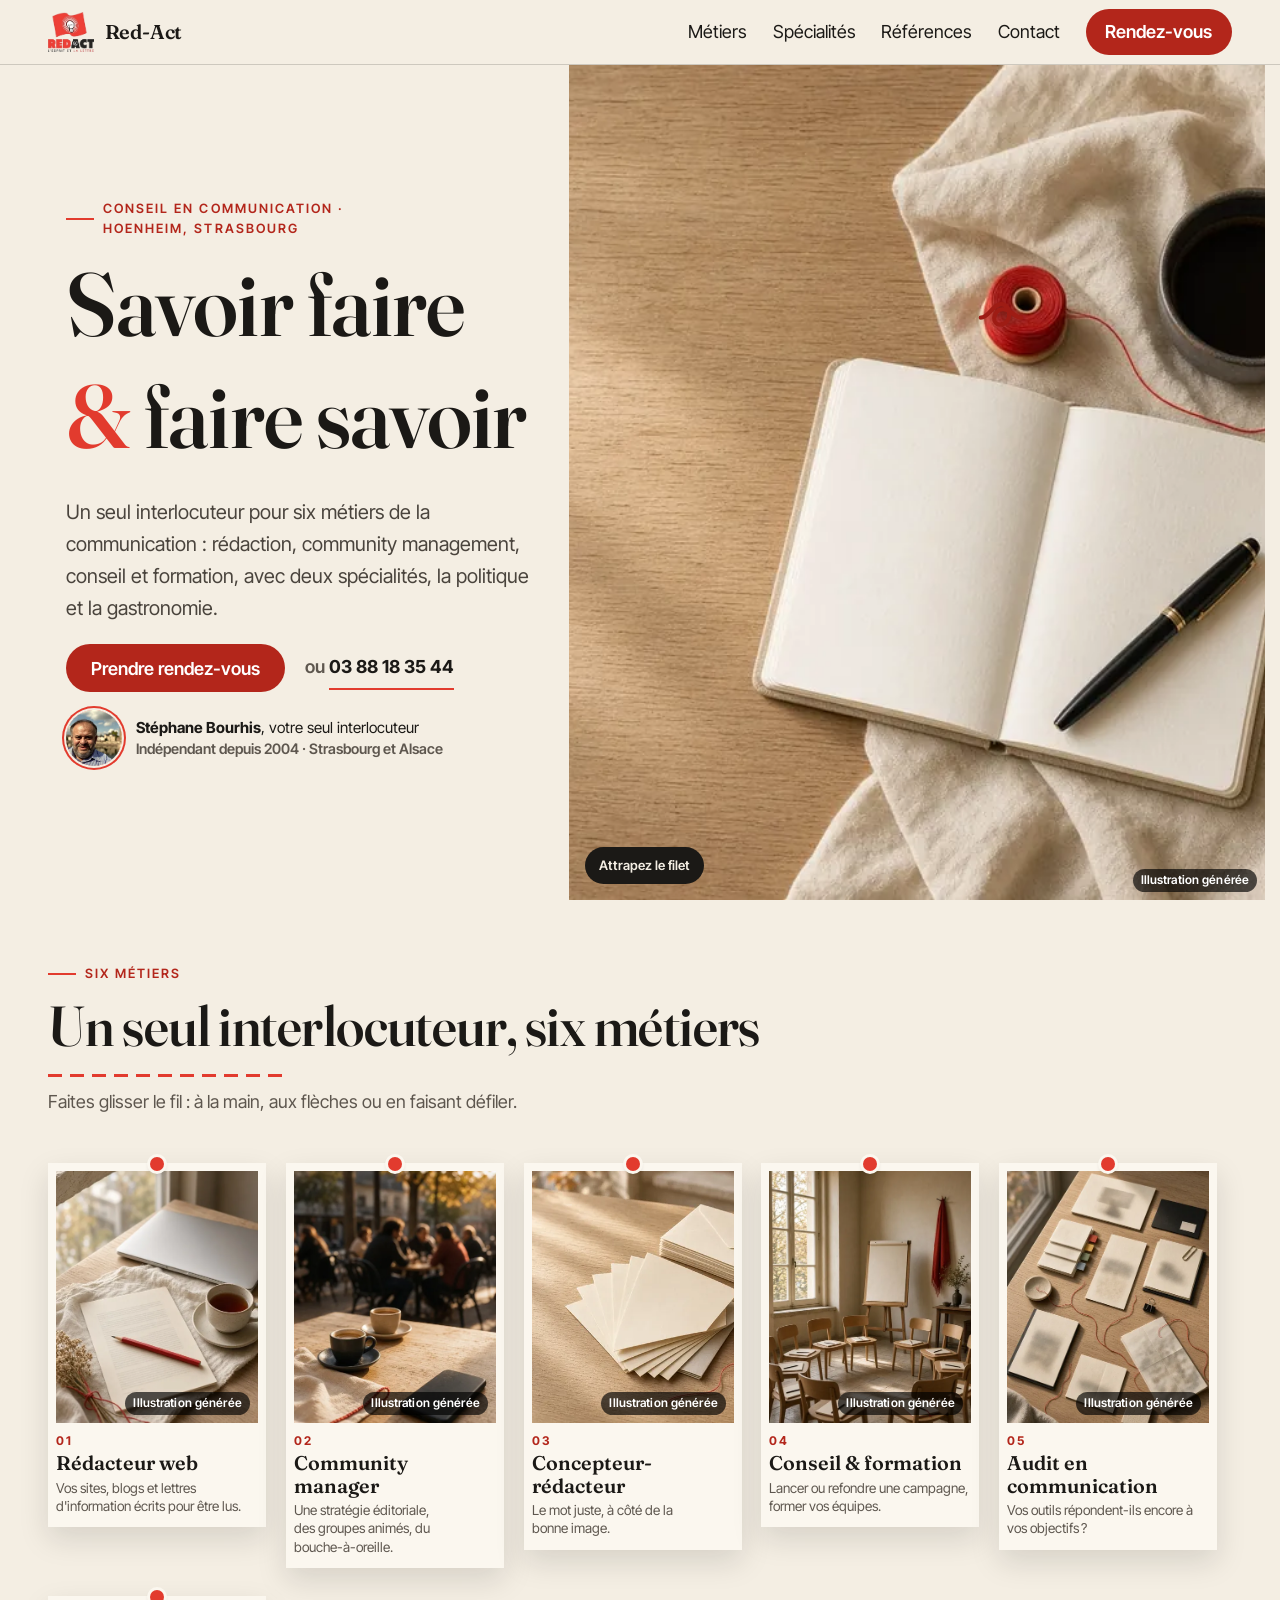
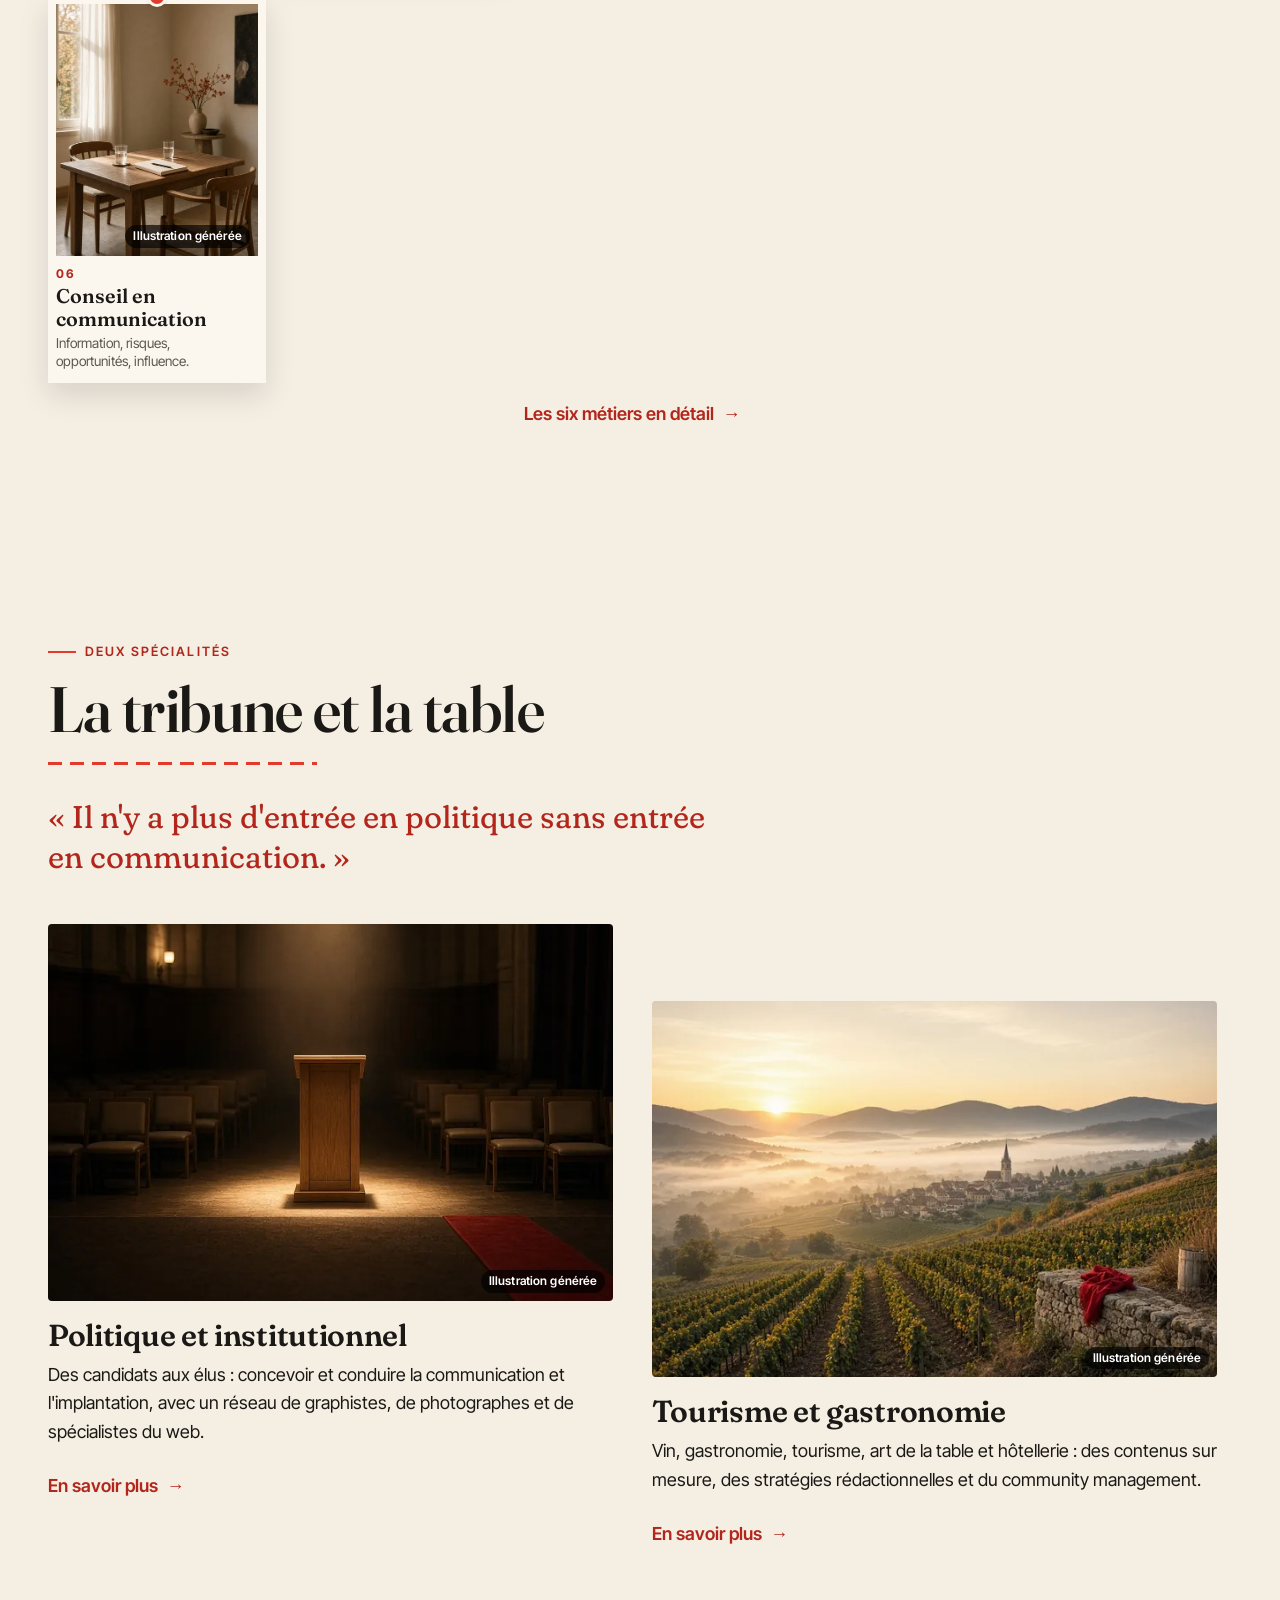
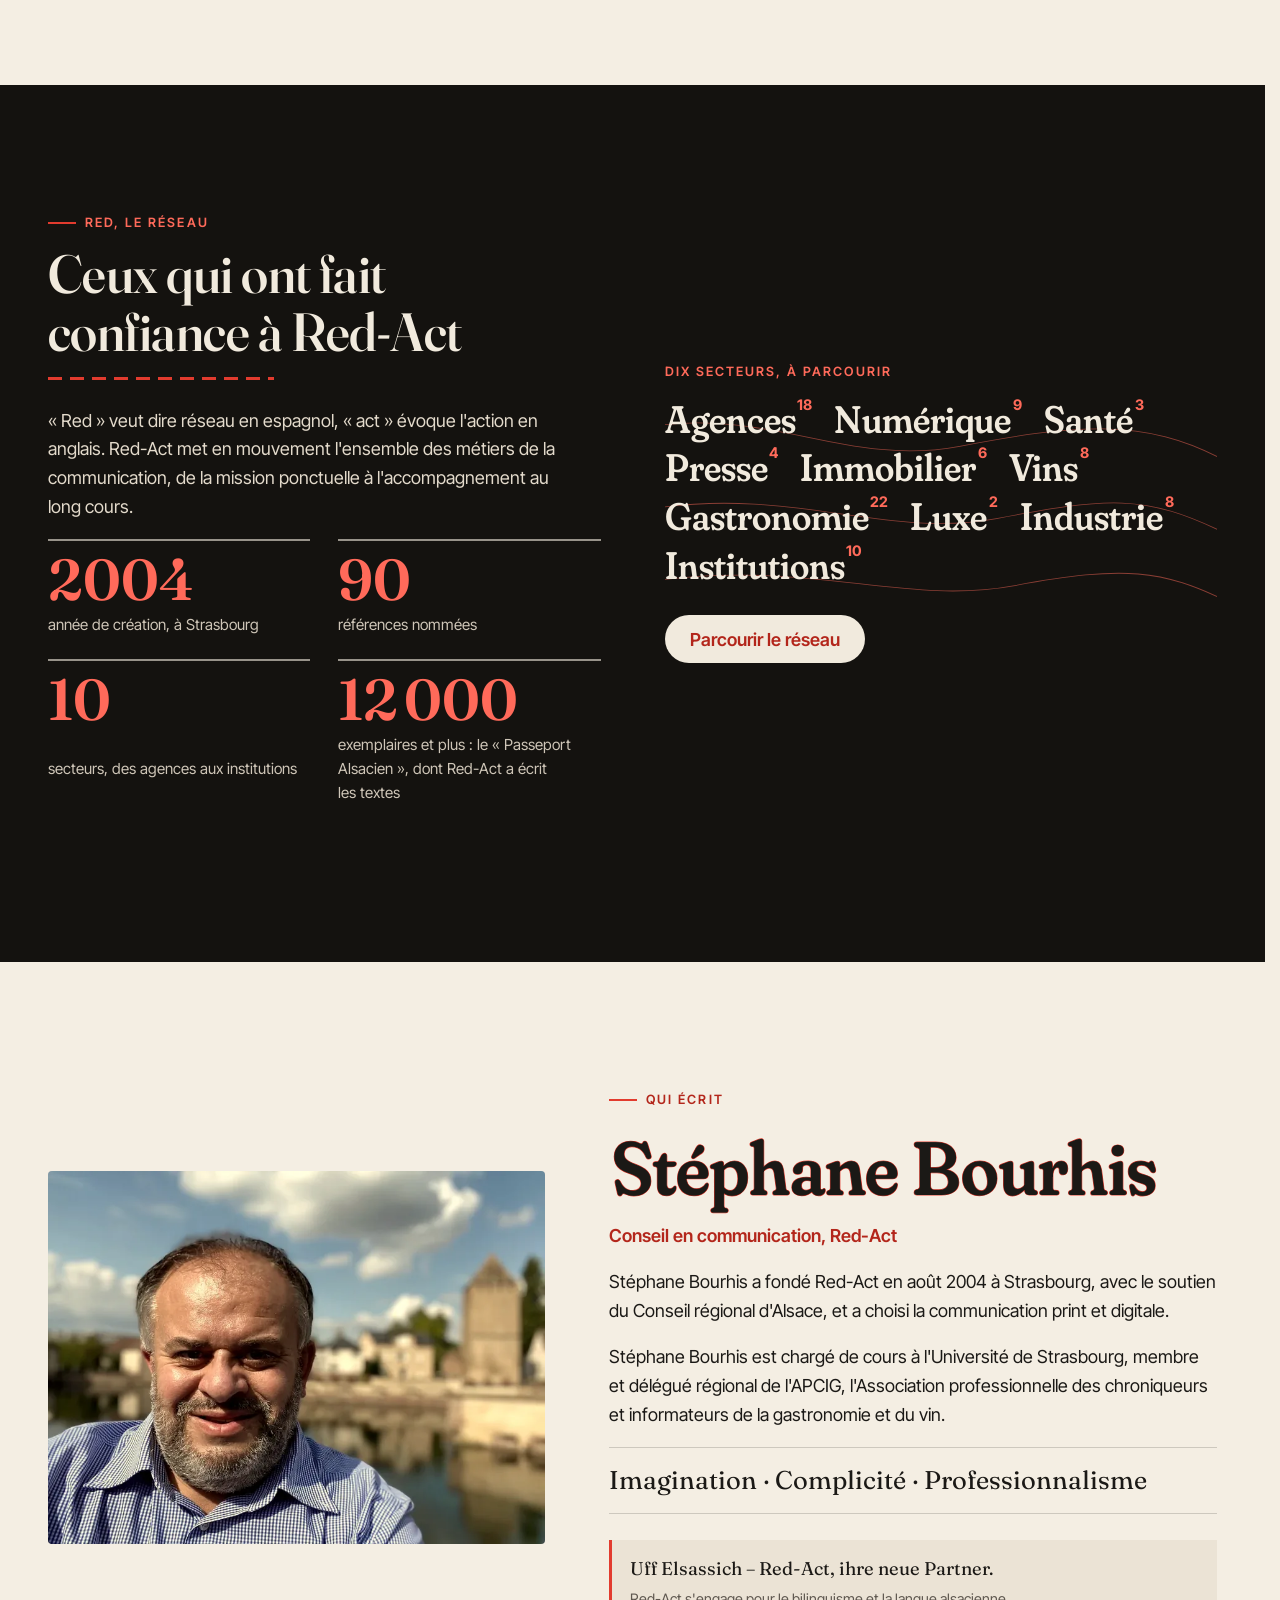
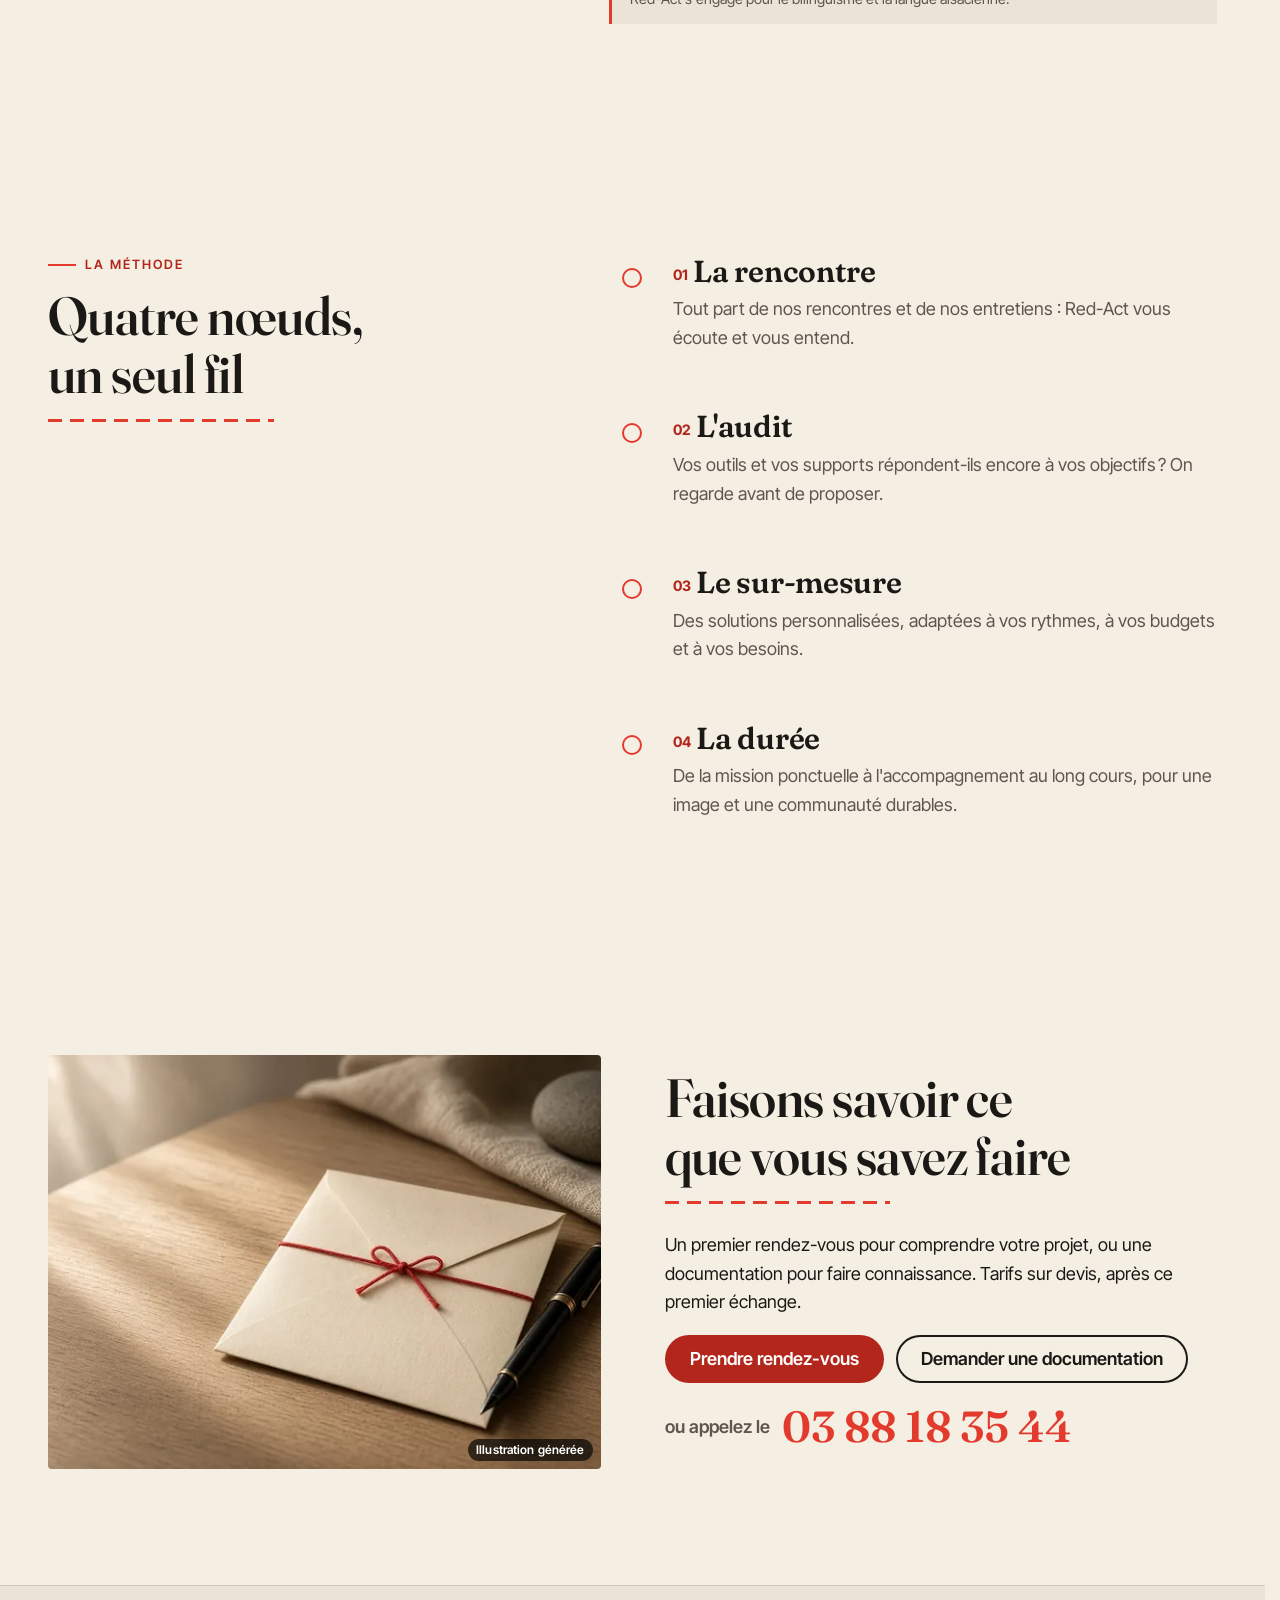
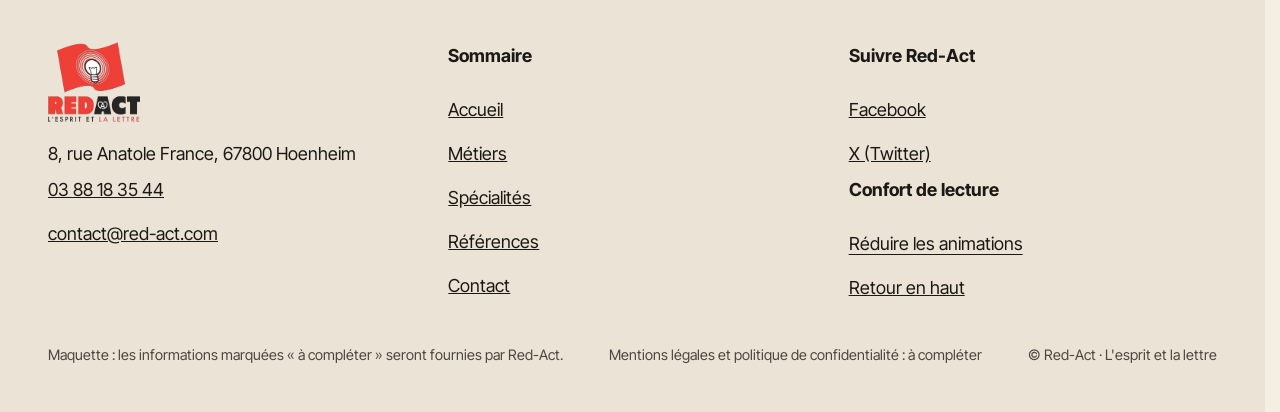
==== commit 99071a24: "Maquette Red-Act v4" ====
--- a/index.html
+++ b/index.html
@@ -1,5 +1,5 @@
 <!doctype html>
-<html lang="fr" data-v="3" data-curseur>
+<html lang="fr" data-v="4" data-curseur>
 <head>
 <meta charset="utf-8">
 <meta name="viewport" content="width=device-width, initial-scale=1, viewport-fit=cover">
@@ -41,14 +41,14 @@
 })();</script>
 <link rel="preload" href="/assets/polices/fraunces.woff2" as="font" type="font/woff2" crossorigin>
 <link rel="preload" href="/assets/polices/inter-tight.woff2" as="font" type="font/woff2" crossorigin>
-<link rel="stylesheet" href="/assets/css/socle.css?v=3">
-<link rel="stylesheet" href="/assets/css/site.css?v=3">
-<link rel="modulepreload" href="/assets/js/site.js?v=3">
-<link rel="modulepreload" href="/assets/js/socle/index.js?v=3">
+<link rel="stylesheet" href="/assets/css/socle.css?v=4">
+<link rel="stylesheet" href="/assets/css/site.css?v=4">
+<link rel="modulepreload" href="/assets/js/site.js?v=4">
+<link rel="modulepreload" href="/assets/js/socle/index.js?v=4">
 <script src="/assets/vendor/gsap.min.js" defer></script>
 <script src="/assets/vendor/ScrollTrigger.min.js" defer></script>
 <script src="/assets/vendor/SplitText.min.js" defer></script>
-<script type="module" src="/assets/js/site.js?v=3"></script>
+<script type="module" src="/assets/js/site.js?v=4"></script>
 <meta name="theme-color" content="#F4EEE3">
 <link rel="icon" href="/assets/images/favicon-32.png" sizes="32x32" type="image/png">
 <link rel="icon" href="/assets/images/favicon-192.png" sizes="192x192" type="image/png">
@@ -147,89 +147,95 @@
     <p class="filet-consigne" aria-hidden="true"><span class="sur-souris">Attrapez le filet</span><span class="sur-tactile">Touchez et tirez le filet</span></p>
   </div>
 </section>
-<section class="roue" id="metiers" data-scene data-fil="gauche">
-  <div class="roue-collant" data-collant>
-    <div class="conteneur roue-tete">
+<section class="epreuves" id="metiers" data-scene data-fil="gauche">
+  <div class="epreuves-collant" data-collant>
+    <div class="conteneur epreuves-tete">
       <p class="surtitre">Six métiers</p>
       <h2 class="titre-souple" data-axe data-anime="lignes">Un seul interlocuteur, six métiers</h2>
-      <p class="roue-consigne masque-ecran-bas">Faites tourner la roue : à la main, aux flèches ou en faisant défiler.</p>
-    </div>
-    <div class="roue-scene" role="region" aria-roledescription="carrousel" aria-label="Roue des six métiers">
-      <span class="roue-fil" aria-hidden="true"></span>
-      <ul class="roue-anneau" data-roue data-effet="roue-metiers">
-        <li class="roue-carte" style="--i:0" data-roue-carte>
+      <p class="epreuves-consigne masque-ecran-bas">Faites glisser le fil : à la main, aux flèches ou en faisant défiler.</p>
+    </div>
+    <div class="epreuves-scene" role="region" aria-roledescription="carrousel" aria-label="Les six métiers, suspendus à un fil">
+      <svg class="epreuves-fil" aria-hidden="true" data-audit-ignorer><path class="epreuves-fil-ombre" d="M0 0"/><path class="epreuves-fil-trait" d="M0 0"/></svg>
+      <ul class="epreuves-liste" data-epreuves data-effet="epreuves-fil">
+        <li class="epreuve" style="--i:0" data-epreuve>
+          <span class="epreuve-pince" aria-hidden="true"></span>
           <a href="/metiers#redacteur-web" data-libelle="Métiers">
-            <figure class="media roue-media" data-grok style="--cadrage:50% 50%">
-  <picture>
-    <img src="/assets/images/grok/metier-redacteur-web-784.webp" srcset="/assets/images/grok/metier-redacteur-web-480.webp 480w, /assets/images/grok/metier-redacteur-web-784.webp 784w" sizes="(max-width: 760px) 60vw, 280px" alt="" width="784" height="1168" loading="lazy" decoding="async">
-  </picture><figcaption class="mention-ia">Illustration générée</figcaption>
-</figure>
-            <span class="roue-num" aria-hidden="true">01</span>
-            <strong class="roue-nom">Rédacteur web</strong>
-            <span class="roue-court">Vos sites, blogs et lettres d&#39;information écrits pour être lus.</span>
-          </a>
-        </li><li class="roue-carte" style="--i:1" data-roue-carte>
+            <figure class="media epreuve-media" data-grok style="--cadrage:50% 50%">
+  <picture>
+    <img src="/assets/images/grok/metier-redacteur-web-784.webp" srcset="/assets/images/grok/metier-redacteur-web-480.webp 480w, /assets/images/grok/metier-redacteur-web-784.webp 784w" sizes="(max-width: 760px) 46vw, 220px" alt="" width="784" height="1168" loading="lazy" decoding="async">
+  </picture><figcaption class="mention-ia">Illustration générée</figcaption>
+</figure>
+            <span class="epreuve-num" aria-hidden="true">01</span>
+            <strong class="epreuve-nom">Rédacteur web</strong>
+            <span class="epreuve-court">Vos sites, blogs et lettres d&#39;information écrits pour être lus.</span>
+          </a>
+        </li><li class="epreuve" style="--i:1" data-epreuve>
+          <span class="epreuve-pince" aria-hidden="true"></span>
           <a href="/metiers#community-manager" data-libelle="Métiers">
-            <figure class="media roue-media" data-grok style="--cadrage:50% 50%">
-  <picture>
-    <img src="/assets/images/grok/metier-community-manager-784.webp" srcset="/assets/images/grok/metier-community-manager-480.webp 480w, /assets/images/grok/metier-community-manager-784.webp 784w" sizes="(max-width: 760px) 60vw, 280px" alt="" width="784" height="1168" loading="lazy" decoding="async">
-  </picture><figcaption class="mention-ia">Illustration générée</figcaption>
-</figure>
-            <span class="roue-num" aria-hidden="true">02</span>
-            <strong class="roue-nom">Community manager</strong>
-            <span class="roue-court">Une stratégie éditoriale, des groupes animés, du bouche-à-oreille.</span>
-          </a>
-        </li><li class="roue-carte" style="--i:2" data-roue-carte>
+            <figure class="media epreuve-media" data-grok style="--cadrage:50% 50%">
+  <picture>
+    <img src="/assets/images/grok/metier-community-manager-784.webp" srcset="/assets/images/grok/metier-community-manager-480.webp 480w, /assets/images/grok/metier-community-manager-784.webp 784w" sizes="(max-width: 760px) 46vw, 220px" alt="" width="784" height="1168" loading="lazy" decoding="async">
+  </picture><figcaption class="mention-ia">Illustration générée</figcaption>
+</figure>
+            <span class="epreuve-num" aria-hidden="true">02</span>
+            <strong class="epreuve-nom">Community manager</strong>
+            <span class="epreuve-court">Une stratégie éditoriale, des groupes animés, du bouche-à-oreille.</span>
+          </a>
+        </li><li class="epreuve" style="--i:2" data-epreuve>
+          <span class="epreuve-pince" aria-hidden="true"></span>
           <a href="/metiers#concepteur-redacteur" data-libelle="Métiers">
-            <figure class="media roue-media" data-grok style="--cadrage:50% 50%">
-  <picture>
-    <img src="/assets/images/grok/metier-concepteur-redacteur-784.webp" srcset="/assets/images/grok/metier-concepteur-redacteur-480.webp 480w, /assets/images/grok/metier-concepteur-redacteur-784.webp 784w" sizes="(max-width: 760px) 60vw, 280px" alt="" width="784" height="1168" loading="lazy" decoding="async">
-  </picture><figcaption class="mention-ia">Illustration générée</figcaption>
-</figure>
-            <span class="roue-num" aria-hidden="true">03</span>
-            <strong class="roue-nom">Concepteur-rédacteur</strong>
-            <span class="roue-court">Le mot juste, à côté de la bonne image.</span>
-          </a>
-        </li><li class="roue-carte" style="--i:3" data-roue-carte>
+            <figure class="media epreuve-media" data-grok style="--cadrage:50% 50%">
+  <picture>
+    <img src="/assets/images/grok/metiers-print-digital-1168.webp" srcset="/assets/images/grok/metiers-print-digital-640.webp 640w, /assets/images/grok/metiers-print-digital-960.webp 960w, /assets/images/grok/metiers-print-digital-1168.webp 1168w" sizes="(max-width: 760px) 46vw, 220px" alt="" width="1168" height="784" loading="lazy" decoding="async">
+  </picture><figcaption class="mention-ia">Illustration générée</figcaption>
+</figure>
+            <span class="epreuve-num" aria-hidden="true">03</span>
+            <strong class="epreuve-nom">Concepteur-rédacteur</strong>
+            <span class="epreuve-court">Le mot juste, à côté de la bonne image.</span>
+          </a>
+        </li><li class="epreuve" style="--i:3" data-epreuve>
+          <span class="epreuve-pince" aria-hidden="true"></span>
           <a href="/metiers#conseil-formation" data-libelle="Métiers">
-            <figure class="media roue-media" data-grok style="--cadrage:50% 50%">
-  <picture>
-    <img src="/assets/images/grok/metier-conseil-formation-784.webp" srcset="/assets/images/grok/metier-conseil-formation-480.webp 480w, /assets/images/grok/metier-conseil-formation-784.webp 784w" sizes="(max-width: 760px) 60vw, 280px" alt="" width="784" height="1168" loading="lazy" decoding="async">
-  </picture><figcaption class="mention-ia">Illustration générée</figcaption>
-</figure>
-            <span class="roue-num" aria-hidden="true">04</span>
-            <strong class="roue-nom">Conseil &amp; formation</strong>
-            <span class="roue-court">Lancer ou refondre une campagne, former vos équipes.</span>
-          </a>
-        </li><li class="roue-carte" style="--i:4" data-roue-carte>
+            <figure class="media epreuve-media" data-grok style="--cadrage:50% 50%">
+  <picture>
+    <img src="/assets/images/grok/metier-conseil-formation-784.webp" srcset="/assets/images/grok/metier-conseil-formation-480.webp 480w, /assets/images/grok/metier-conseil-formation-784.webp 784w" sizes="(max-width: 760px) 46vw, 220px" alt="" width="784" height="1168" loading="lazy" decoding="async">
+  </picture><figcaption class="mention-ia">Illustration générée</figcaption>
+</figure>
+            <span class="epreuve-num" aria-hidden="true">04</span>
+            <strong class="epreuve-nom">Conseil &amp; formation</strong>
+            <span class="epreuve-court">Lancer ou refondre une campagne, former vos équipes.</span>
+          </a>
+        </li><li class="epreuve" style="--i:4" data-epreuve>
+          <span class="epreuve-pince" aria-hidden="true"></span>
           <a href="/metiers#audit" data-libelle="Métiers">
-            <figure class="media roue-media" data-grok style="--cadrage:50% 50%">
-  <picture>
-    <img src="/assets/images/grok/metier-audit-784.webp" srcset="/assets/images/grok/metier-audit-480.webp 480w, /assets/images/grok/metier-audit-784.webp 784w" sizes="(max-width: 760px) 60vw, 280px" alt="" width="784" height="1168" loading="lazy" decoding="async">
-  </picture><figcaption class="mention-ia">Illustration générée</figcaption>
-</figure>
-            <span class="roue-num" aria-hidden="true">05</span>
-            <strong class="roue-nom">Audit en communication</strong>
-            <span class="roue-court">Vos outils répondent-ils encore à vos objectifs ?</span>
-          </a>
-        </li><li class="roue-carte" style="--i:5" data-roue-carte>
+            <figure class="media epreuve-media" data-grok style="--cadrage:50% 50%">
+  <picture>
+    <img src="/assets/images/grok/metier-audit-784.webp" srcset="/assets/images/grok/metier-audit-480.webp 480w, /assets/images/grok/metier-audit-784.webp 784w" sizes="(max-width: 760px) 46vw, 220px" alt="" width="784" height="1168" loading="lazy" decoding="async">
+  </picture><figcaption class="mention-ia">Illustration générée</figcaption>
+</figure>
+            <span class="epreuve-num" aria-hidden="true">05</span>
+            <strong class="epreuve-nom">Audit en communication</strong>
+            <span class="epreuve-court">Vos outils répondent-ils encore à vos objectifs ?</span>
+          </a>
+        </li><li class="epreuve" style="--i:5" data-epreuve>
+          <span class="epreuve-pince" aria-hidden="true"></span>
           <a href="/metiers#conseil-communication" data-libelle="Métiers">
-            <figure class="media roue-media" data-grok style="--cadrage:50% 50%">
-  <picture>
-    <img src="/assets/images/grok/metier-conseil-communication-784.webp" srcset="/assets/images/grok/metier-conseil-communication-480.webp 480w, /assets/images/grok/metier-conseil-communication-784.webp 784w" sizes="(max-width: 760px) 60vw, 280px" alt="" width="784" height="1168" loading="lazy" decoding="async">
-  </picture><figcaption class="mention-ia">Illustration générée</figcaption>
-</figure>
-            <span class="roue-num" aria-hidden="true">06</span>
-            <strong class="roue-nom">Conseil en communication</strong>
-            <span class="roue-court">Information, risques, opportunités, influence.</span>
+            <figure class="media epreuve-media" data-grok style="--cadrage:50% 50%">
+  <picture>
+    <img src="/assets/images/grok/metier-conseil-communication-784.webp" srcset="/assets/images/grok/metier-conseil-communication-480.webp 480w, /assets/images/grok/metier-conseil-communication-784.webp 784w" sizes="(max-width: 760px) 46vw, 220px" alt="" width="784" height="1168" loading="lazy" decoding="async">
+  </picture><figcaption class="mention-ia">Illustration générée</figcaption>
+</figure>
+            <span class="epreuve-num" aria-hidden="true">06</span>
+            <strong class="epreuve-nom">Conseil en communication</strong>
+            <span class="epreuve-court">Information, risques, opportunités, influence.</span>
           </a>
         </li>
       </ul>
     </div>
-    <div class="roue-commandes">
-      <button type="button" class="rond" data-roue-prec aria-label="Métier précédent"><span aria-hidden="true">←</span></button>
-      <span class="roue-etat" data-roue-etat aria-live="polite">01 / 06</span>
-      <button type="button" class="rond" data-roue-suiv aria-label="Métier suivant"><span aria-hidden="true">→</span></button>
+    <div class="epreuves-commandes">
+      <button type="button" class="rond" data-epreuves-prec aria-label="Métier précédent"><span aria-hidden="true">←</span></button>
+      <span class="epreuves-etat" data-epreuves-etat aria-live="polite">01 / 06</span>
+      <button type="button" class="rond" data-epreuves-suiv aria-label="Métier suivant"><span aria-hidden="true">→</span></button>
       <a href="/metiers" class="lien-fleche" data-libelle="Métiers">Les six métiers en détail</a>
     </div>
   </div>
--- a/assets/css/site.css
+++ b/assets/css/site.css
@@ -237,7 +237,7 @@
 .calme .fic__trace { stroke-dashoffset: 0 !important; }
 .calme .fic__perle { fill: var(--couleur-accent); }
 /* Les sections plein écran et la roue restent au-dessus du fil (contexte d'empilement propre). */
-.fic > .alsace, .fic > .roue, .fic > .reseau, .fic > .methode, .fic > .hero { position: relative; z-index: 2; }
+.fic > .alsace, .fic > .roue, .fic > .epreuves, .fic > .reseau, .fic > .methode, .fic > .hero { position: relative; z-index: 2; }
 
 /* ---------- Boost : le fil coud les titres (point rouge qui traverse à l'arrivée) ---------- */
 h2.titre-souple::after { content: ''; display: block; width: min(4.2em, 100%); height: 3px; margin-top: .3em; background: repeating-linear-gradient(90deg, var(--rouge) 0 14px, transparent 14px 22px); transform-origin: 0 50%; }
@@ -766,3 +766,54 @@
 /* Accueil : le nœud de Red-Act est noué sur la bobine, sans disque blanc par-dessus (il reste l'objet d'ouverture de l'intro). */
 .hero-scene .filet-noeud { background: transparent; box-shadow: none; color: #9E1C14; }
 .hero-scene .filet-noeud svg { width: 54px; height: 54px; filter: drop-shadow(0 3px 4px rgb(27 25 22 / .35)); }
+
+/* ---------- Six métiers suspendus au fil, comme des épreuves (v3, remplace la roue 3D) ---------- */
+html.js:not(.calme):not(.secours) .epreuves { height: 170svh; }
+.epreuves-collant { display: flex; flex-direction: column; padding-top: calc(var(--entete-h) + clamp(16px, 4vh, 48px)); padding-bottom: calc(14px + var(--barres-h)); }
+html.js:not(.calme):not(.secours) .epreuves-collant { position: sticky; top: 0; height: 100svh; overflow: hidden; }
+.epreuves-tete h2 { font-size: clamp(2rem, min(4.4vw, 7vh), 4rem); margin-bottom: .2em; }
+.epreuves-consigne { margin: 0; color: var(--gris); }
+.epreuves-scene { --ep-l: clamp(140px, min(12.4vw, 27vh), 210px); position: relative; flex: 1 1 auto; min-height: 0; margin-top: clamp(14px, 4vh, 44px); overflow: hidden; touch-action: pan-y; cursor: grab; user-select: none; }
+.epreuves-scene:active { cursor: grabbing; }
+.epreuves-fil { position: absolute; inset: 0; width: 100%; height: 100%; overflow: visible; pointer-events: none; }
+.epreuves-fil path { fill: none; stroke-linecap: round; stroke-linejoin: round; }
+.epreuves-fil-trait { stroke: var(--rouge); stroke-width: 2.4; }
+.epreuves-fil-ombre { stroke: rgb(27 25 22 / .14); stroke-width: 3; transform: translate(2px, 6px); }
+.epreuves-liste { position: absolute; inset: 0; margin: 0; padding: 0; list-style: none; }
+.epreuve { position: absolute; left: 0; top: 0; width: var(--ep-l); transform-origin: 50% 0; will-change: transform; }
+.epreuve-pince { position: absolute; z-index: 2; top: -6px; left: 50%; width: 14px; height: 14px; margin-left: -7px; border-radius: 50%; background: var(--rouge); box-shadow: 0 0 0 3px #FBF7EF, 0 2px 5px rgb(27 25 22 / .3); }
+.epreuve a { display: flex; flex-direction: column; padding: 8px 8px 12px; background: #FBF7EF; color: var(--texte); text-decoration: none; box-shadow: 0 12px 28px rgb(27 25 22 / .13); transition: box-shadow .4s var(--courbe); }
+.epreuve.est-face a { box-shadow: 0 22px 48px rgb(27 25 22 / .2); }
+.epreuve-media { aspect-ratio: 4 / 5; border-radius: 0; }
+.epreuve-num { margin-top: 8px; font-size: .75rem; font-weight: 700; letter-spacing: .14em; color: var(--rouge-texte); }
+.epreuve-nom { font-family: var(--police-titres); font-weight: 600; font-size: clamp(1rem, .92rem + .4vw, 1.3rem); line-height: 1.12; margin-top: 2px; }
+.epreuve-court { font-size: .85rem; line-height: 1.35; color: var(--gris); margin-top: 4px; }
+.epreuve.est-face .epreuve-nom { color: var(--rouge-texte); }
+.epreuves-commandes { display: flex; align-items: center; justify-content: center; gap: 14px; flex-wrap: wrap; padding-top: 10px; }
+.epreuves-etat { min-width: 5.5em; text-align: center; font-variant-numeric: tabular-nums; font-weight: 600; }
+@media (max-width: 760px) {
+  .epreuves-scene { --ep-l: min(46vw, 27svh); margin-top: 18px; }
+  .epreuve-court { display: none; }
+}
+@media (max-height: 820px) and (min-width: 761px) { .epreuves-scene { --ep-l: clamp(130px, min(12vw, 25vh), 196px); } }
+@media (max-height: 500px) and (min-width: 761px) {
+  .epreuves-collant { padding-top: calc(var(--entete-h) + 4px); padding-bottom: 6px; }
+  .epreuves-tete h2 { font-size: 1.35rem; margin: 0; }
+  .epreuves-tete h2::after, .epreuves-tete .surtitre { display: none; }
+  .epreuves-scene { --ep-l: 31svh; margin-top: 4px; }
+  .epreuve-num, .epreuve-court { display: none; }
+  .epreuve-nom { font-size: .95rem; }
+  .epreuves-commandes { padding-top: 2px; }
+}
+/* Mode calme et sans JavaScript : les six épreuves en grille, sans fil. */
+:is(html.calme, html.secours, html:not(.js)) .epreuves { padding-block: 64px; }
+:is(html.calme, html.secours, html:not(.js)) .epreuves-collant { padding-top: 0; }
+:is(html.calme, html.secours, html:not(.js)) .epreuves-scene { overflow: visible; cursor: auto; padding-inline: var(--gouttiere); }
+:is(html.calme, html.secours, html:not(.js)) .epreuves-fil { display: none; }
+:is(html.calme, html.secours, html:not(.js)) .epreuves-liste { position: static; display: grid; grid-template-columns: repeat(auto-fill, minmax(min(190px, 100%), 1fr)); gap: 28px 20px; max-width: var(--largeur); margin-inline: auto; padding-top: 10px; }
+:is(html.calme, html.secours, html:not(.js)) .epreuve { position: relative; width: auto; transform: none !important; }
+:is(html.calme, html.secours, html:not(.js)) :is([data-epreuves-prec], [data-epreuves-suiv], .epreuves-etat) { display: none; }
+
+.epreuve.est-dehors { visibility: hidden; }
+/* Écrans bas (portable 1000×560, petit téléphone) : l'épreuve garde son image carrée et son nom. */
+@media (max-height: 700px) { .epreuve-media { aspect-ratio: 1 / 1; } .epreuve-num, .epreuve-court { display: none; } }
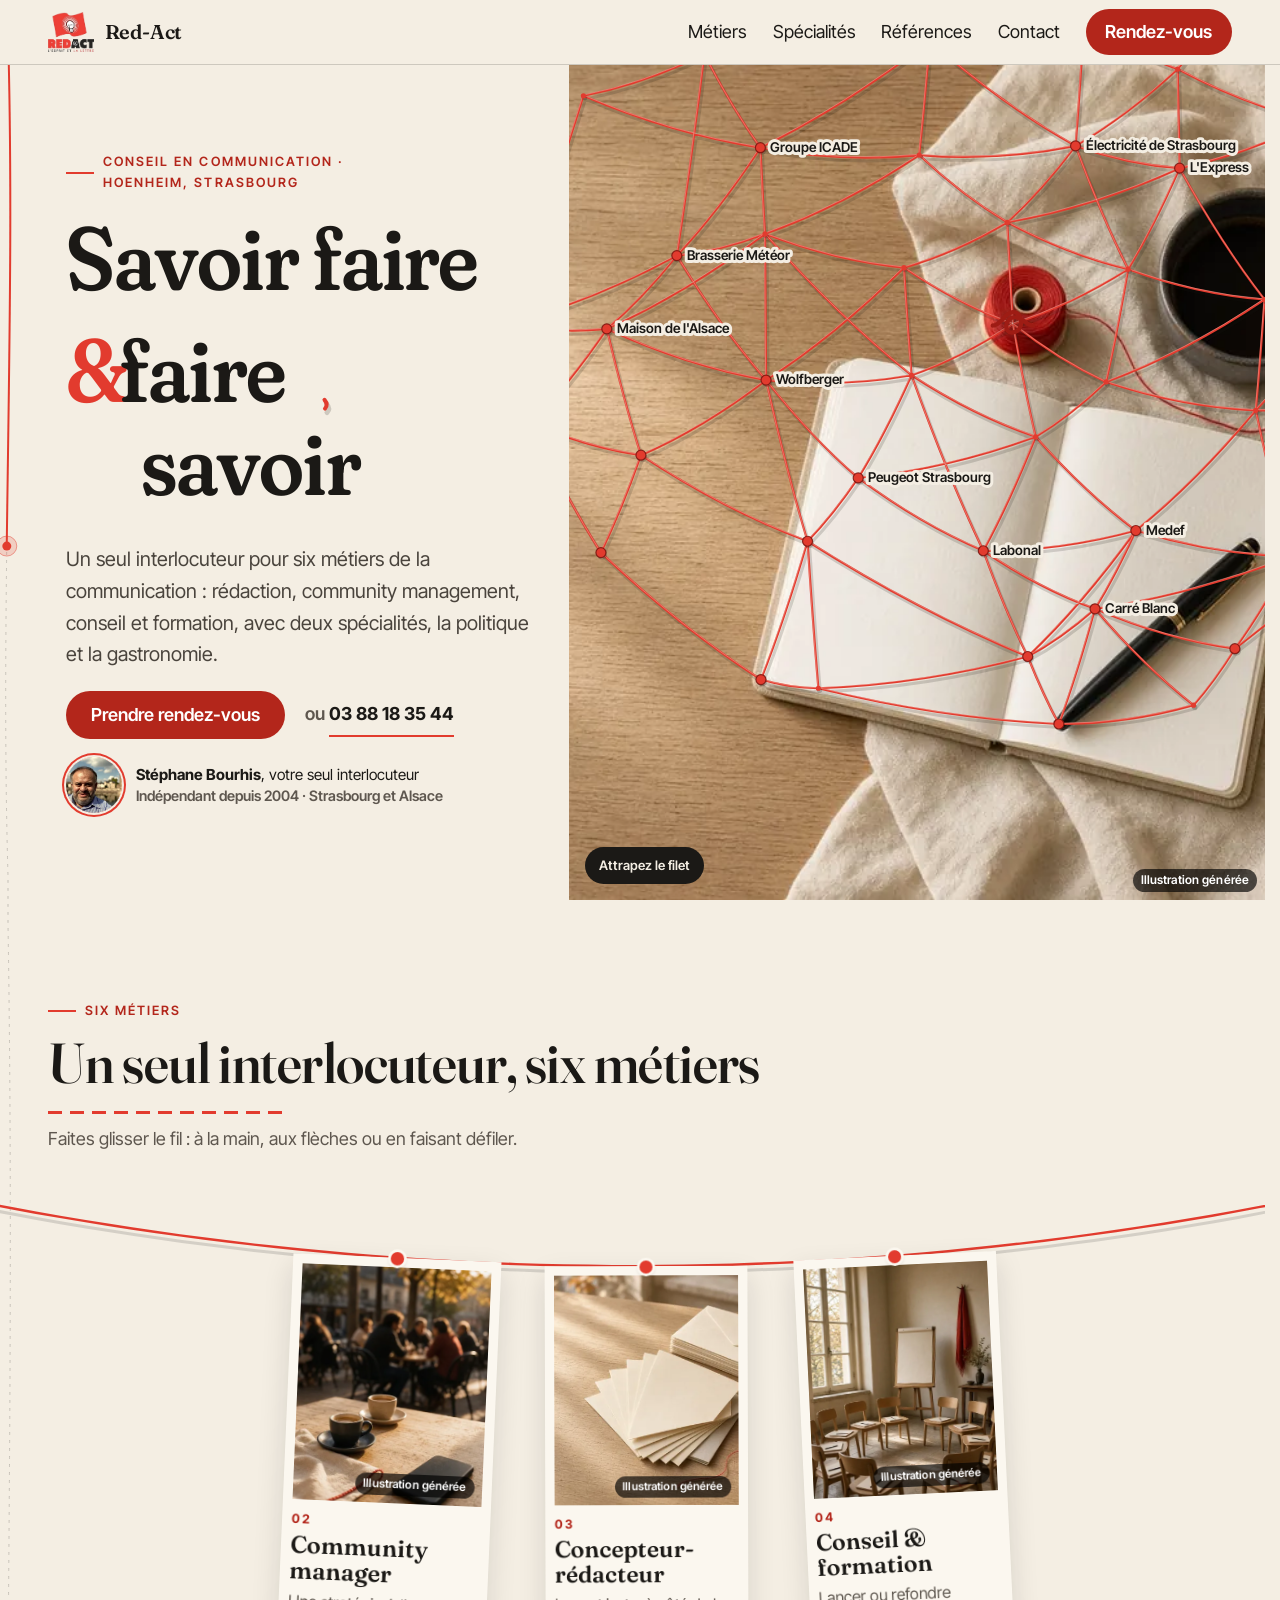
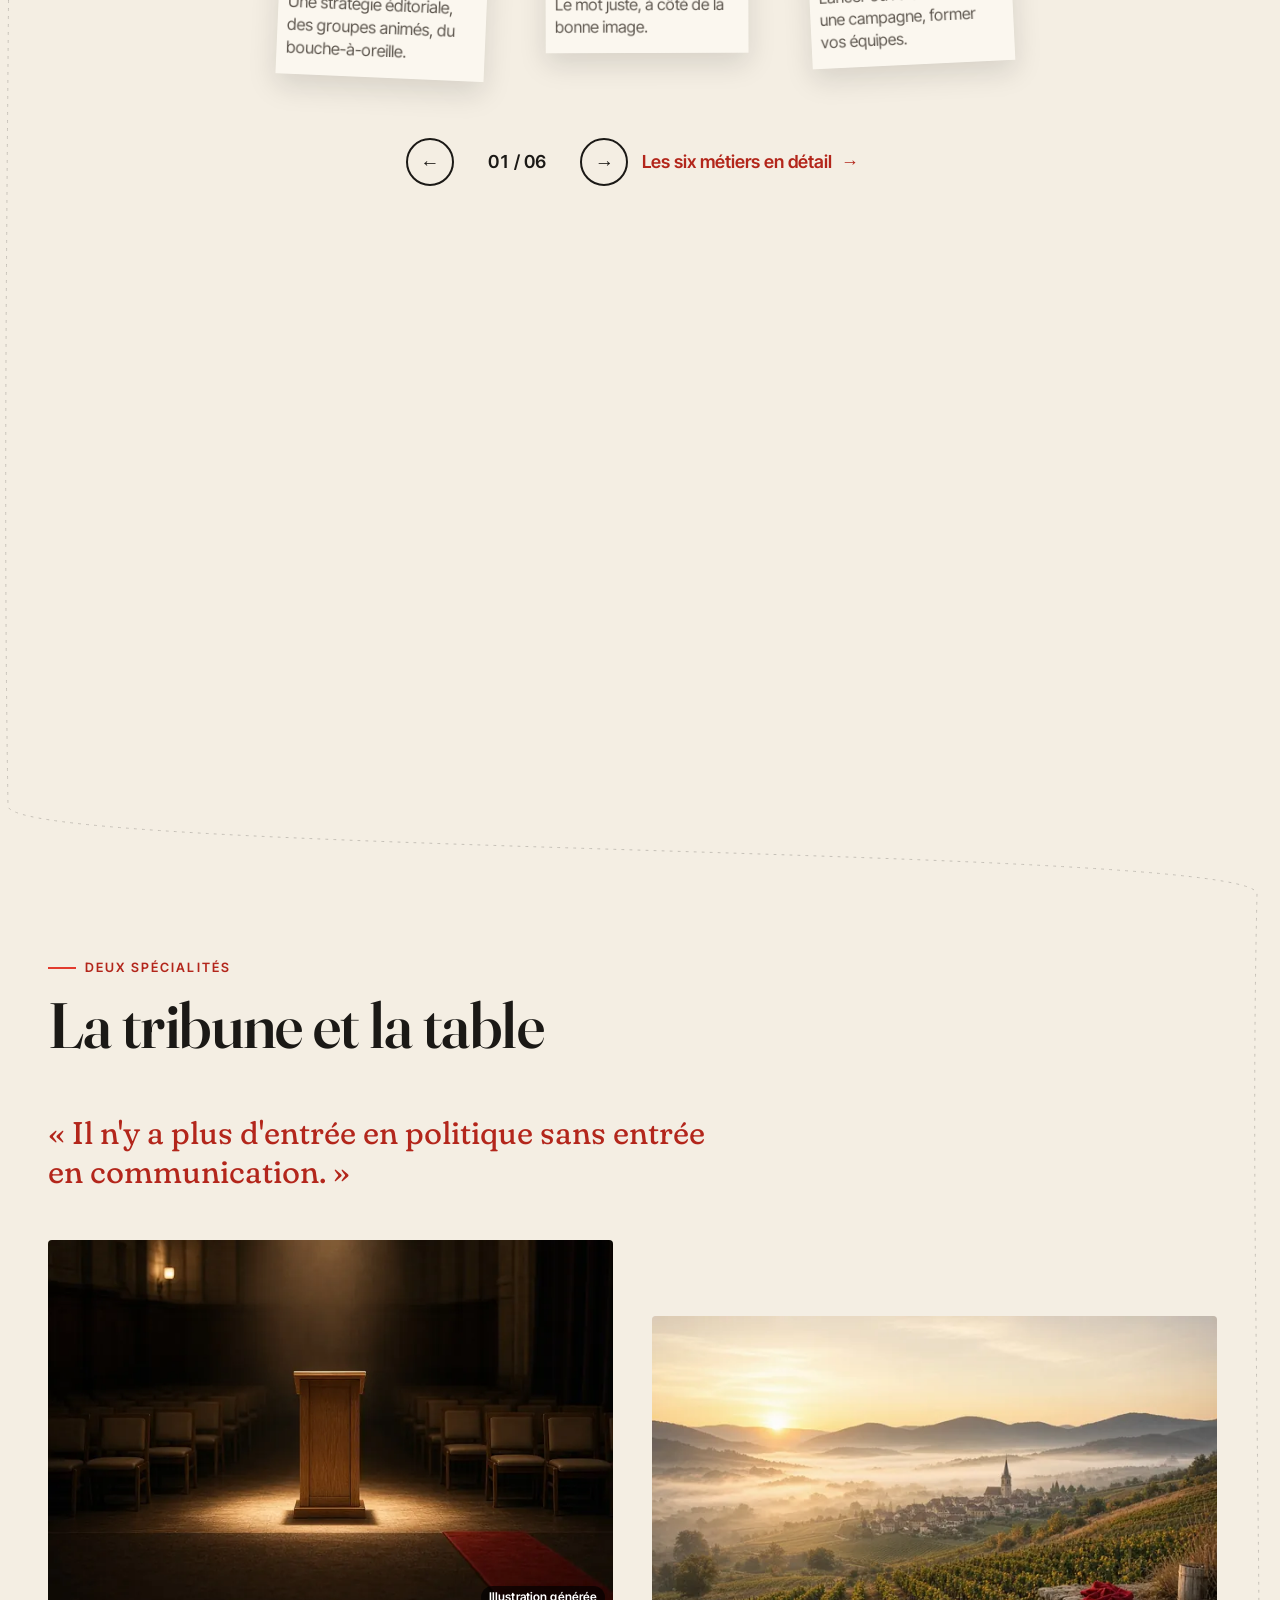
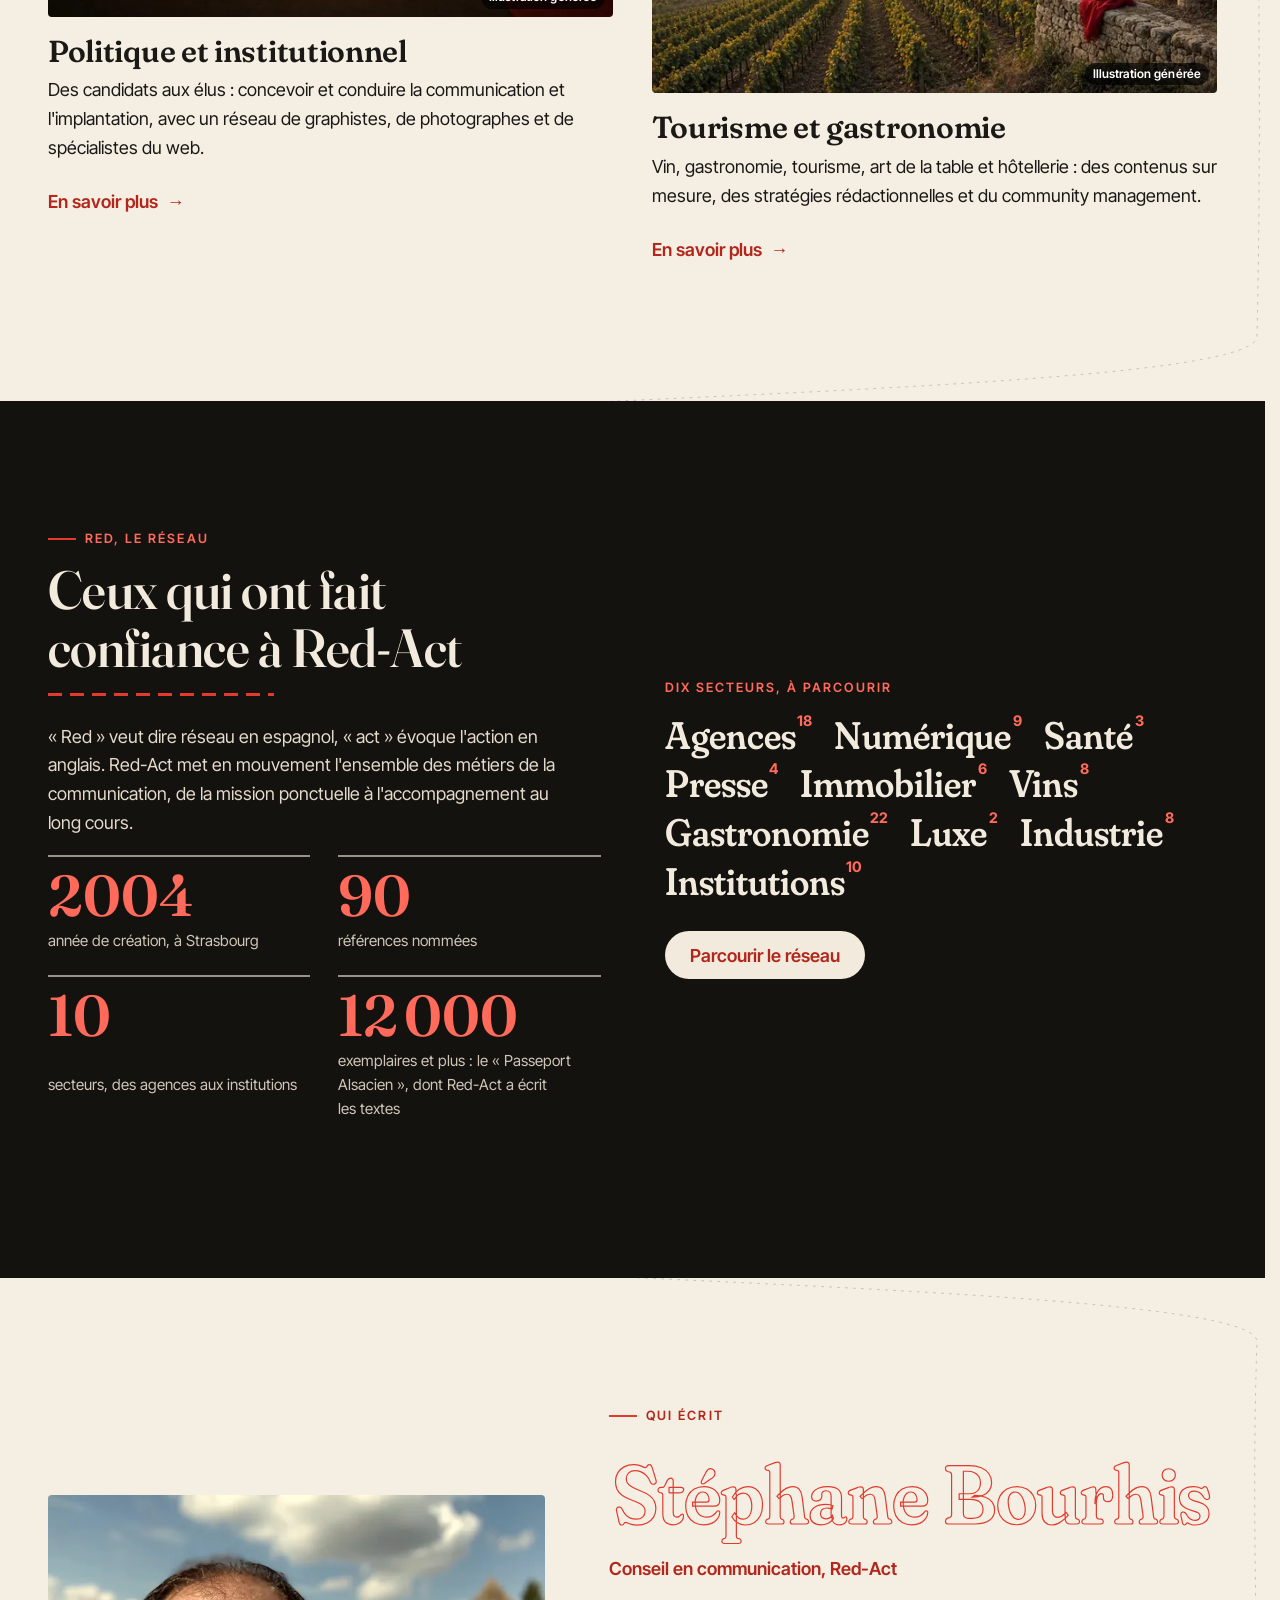
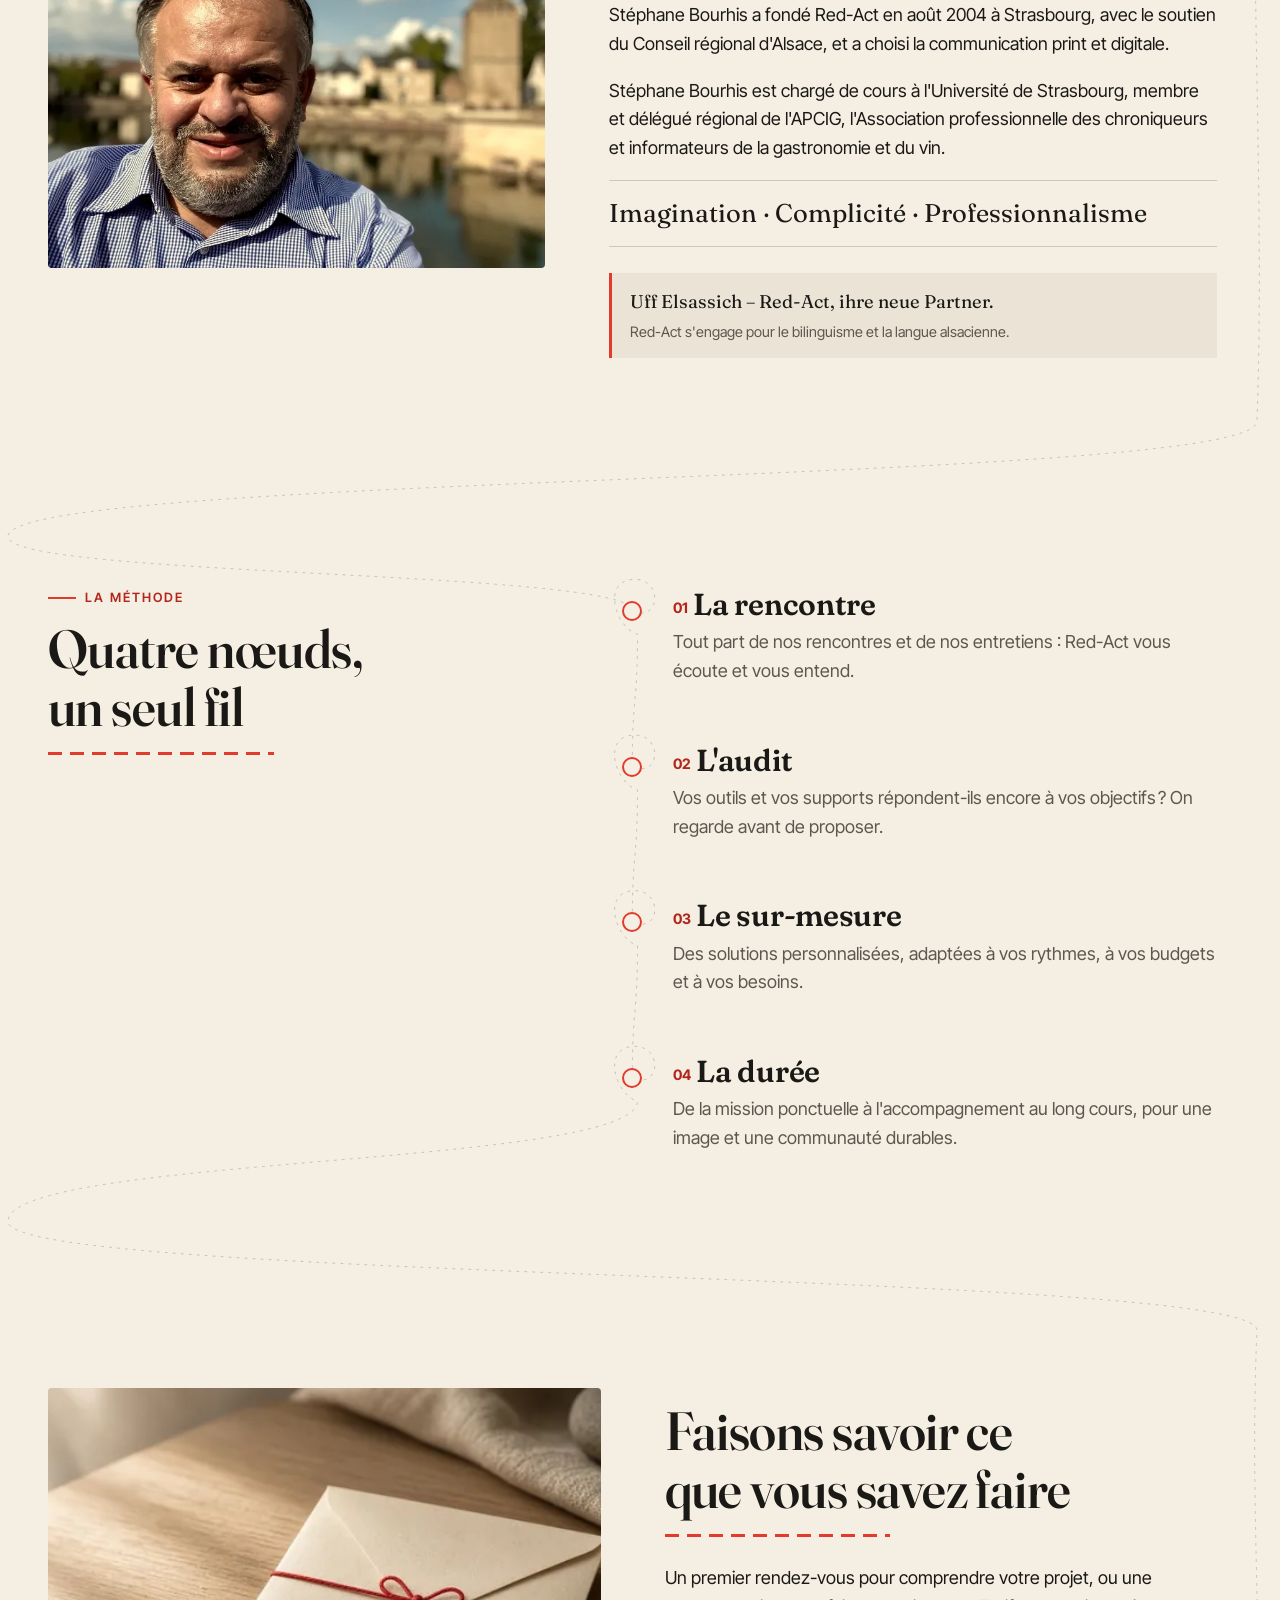
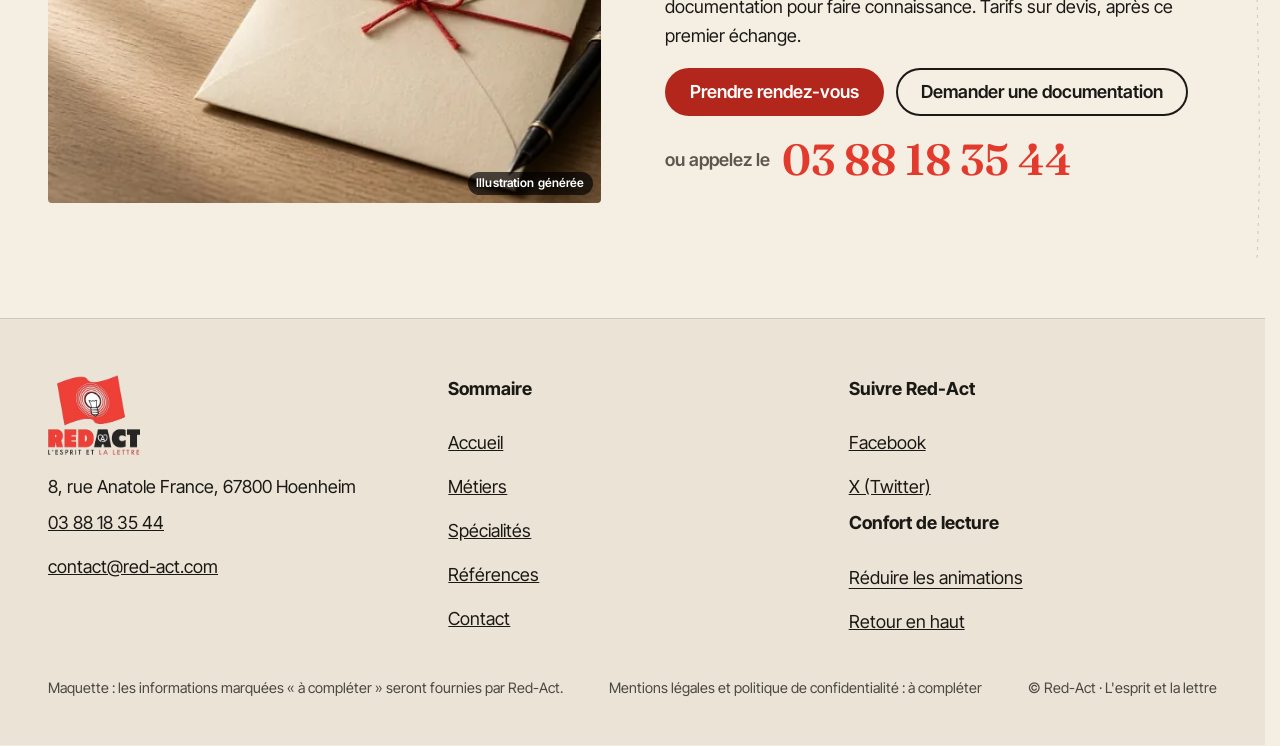
==== commit 07b181ca: "Maquette Red-Act v5" ====
--- a/index.html
+++ b/index.html
@@ -1,5 +1,5 @@
 <!doctype html>
-<html lang="fr" data-v="4" data-curseur>
+<html lang="fr" data-v="5" data-curseur>
 <head>
 <meta charset="utf-8">
 <meta name="viewport" content="width=device-width, initial-scale=1, viewport-fit=cover">
@@ -41,14 +41,14 @@
 })();</script>
 <link rel="preload" href="/assets/polices/fraunces.woff2" as="font" type="font/woff2" crossorigin>
 <link rel="preload" href="/assets/polices/inter-tight.woff2" as="font" type="font/woff2" crossorigin>
-<link rel="stylesheet" href="/assets/css/socle.css?v=4">
-<link rel="stylesheet" href="/assets/css/site.css?v=4">
-<link rel="modulepreload" href="/assets/js/site.js?v=4">
-<link rel="modulepreload" href="/assets/js/socle/index.js?v=4">
+<link rel="stylesheet" href="/assets/css/socle.css?v=5">
+<link rel="stylesheet" href="/assets/css/site.css?v=5">
+<link rel="modulepreload" href="/assets/js/site.js?v=5">
+<link rel="modulepreload" href="/assets/js/socle/index.js?v=5">
 <script src="/assets/vendor/gsap.min.js" defer></script>
 <script src="/assets/vendor/ScrollTrigger.min.js" defer></script>
 <script src="/assets/vendor/SplitText.min.js" defer></script>
-<script type="module" src="/assets/js/site.js?v=4"></script>
+<script type="module" src="/assets/js/site.js?v=5"></script>
 <meta name="theme-color" content="#F4EEE3">
 <link rel="icon" href="/assets/images/favicon-32.png" sizes="32x32" type="image/png">
 <link rel="icon" href="/assets/images/favicon-192.png" sizes="192x192" type="image/png">
--- a/assets/css/site.css
+++ b/assets/css/site.css
@@ -773,7 +773,7 @@
 html.js:not(.calme):not(.secours) .epreuves-collant { position: sticky; top: 0; height: 100svh; overflow: hidden; }
 .epreuves-tete h2 { font-size: clamp(2rem, min(4.4vw, 7vh), 4rem); margin-bottom: .2em; }
 .epreuves-consigne { margin: 0; color: var(--gris); }
-.epreuves-scene { --ep-l: clamp(140px, min(12.4vw, 27vh), 210px); position: relative; flex: 1 1 auto; min-height: 0; margin-top: clamp(14px, 4vh, 44px); overflow: hidden; touch-action: pan-y; cursor: grab; user-select: none; }
+.epreuves-scene { --ep-l: clamp(180px, min(17vw, 33vh), 290px); position: relative; flex: 1 1 auto; min-height: 0; margin-top: clamp(14px, 4vh, 44px); overflow: hidden; touch-action: pan-y; cursor: grab; user-select: none; }
 .epreuves-scene:active { cursor: grabbing; }
 .epreuves-fil { position: absolute; inset: 0; width: 100%; height: 100%; overflow: visible; pointer-events: none; }
 .epreuves-fil path { fill: none; stroke-linecap: round; stroke-linejoin: round; }
@@ -782,20 +782,20 @@
 .epreuves-liste { position: absolute; inset: 0; margin: 0; padding: 0; list-style: none; }
 .epreuve { position: absolute; left: 0; top: 0; width: var(--ep-l); transform-origin: 50% 0; will-change: transform; }
 .epreuve-pince { position: absolute; z-index: 2; top: -6px; left: 50%; width: 14px; height: 14px; margin-left: -7px; border-radius: 50%; background: var(--rouge); box-shadow: 0 0 0 3px #FBF7EF, 0 2px 5px rgb(27 25 22 / .3); }
-.epreuve a { display: flex; flex-direction: column; padding: 8px 8px 12px; background: #FBF7EF; color: var(--texte); text-decoration: none; box-shadow: 0 12px 28px rgb(27 25 22 / .13); transition: box-shadow .4s var(--courbe); }
+.epreuve a { display: flex; flex-direction: column; padding: 10px 10px 16px; background: #FBF7EF; color: var(--texte); text-decoration: none; box-shadow: 0 12px 28px rgb(27 25 22 / .13); transition: box-shadow .4s var(--courbe); }
 .epreuve.est-face a { box-shadow: 0 22px 48px rgb(27 25 22 / .2); }
 .epreuve-media { aspect-ratio: 4 / 5; border-radius: 0; }
-.epreuve-num { margin-top: 8px; font-size: .75rem; font-weight: 700; letter-spacing: .14em; color: var(--rouge-texte); }
-.epreuve-nom { font-family: var(--police-titres); font-weight: 600; font-size: clamp(1rem, .92rem + .4vw, 1.3rem); line-height: 1.12; margin-top: 2px; }
-.epreuve-court { font-size: .85rem; line-height: 1.35; color: var(--gris); margin-top: 4px; }
+.epreuve-num { margin-top: 10px; font-size: .82rem; font-weight: 700; letter-spacing: .14em; color: var(--rouge-texte); }
+.epreuve-nom { font-family: var(--police-titres); font-weight: 600; font-size: clamp(1.2rem, 1rem + .7vw, 1.75rem); line-height: 1.1; margin-top: 3px; }
+.epreuve-court { font-size: clamp(.95rem, .88rem + .25vw, 1.08rem); line-height: 1.4; color: var(--gris); margin-top: 6px; }
 .epreuve.est-face .epreuve-nom { color: var(--rouge-texte); }
 .epreuves-commandes { display: flex; align-items: center; justify-content: center; gap: 14px; flex-wrap: wrap; padding-top: 10px; }
 .epreuves-etat { min-width: 5.5em; text-align: center; font-variant-numeric: tabular-nums; font-weight: 600; }
 @media (max-width: 760px) {
-  .epreuves-scene { --ep-l: min(46vw, 27svh); margin-top: 18px; }
+  .epreuves-scene { --ep-l: min(58vw, 34svh); margin-top: 18px; }
   .epreuve-court { display: none; }
 }
-@media (max-height: 820px) and (min-width: 761px) { .epreuves-scene { --ep-l: clamp(130px, min(12vw, 25vh), 196px); } }
+@media (max-height: 820px) and (min-width: 761px) { .epreuves-scene { --ep-l: clamp(170px, min(16vw, 31vh), 250px); } }
 @media (max-height: 500px) and (min-width: 761px) {
   .epreuves-collant { padding-top: calc(var(--entete-h) + 4px); padding-bottom: 6px; }
   .epreuves-tete h2 { font-size: 1.35rem; margin: 0; }
@@ -817,3 +817,6 @@
 .epreuve.est-dehors { visibility: hidden; }
 /* Écrans bas (portable 1000×560, petit téléphone) : l'épreuve garde son image carrée et son nom. */
 @media (max-height: 700px) { .epreuve-media { aspect-ratio: 1 / 1; } .epreuve-num, .epreuve-court { display: none; } }
+@media (max-width: 760px) and (max-height: 700px) { .epreuves-consigne, .epreuves-commandes .lien-fleche { display: none; } .epreuves-scene { margin-top: 10px; } }
+@media (max-width: 760px) and (max-height: 600px) { .epreuves-tete .surtitre { display: none; } .epreuves-tete h2 { font-size: 1.6rem; } }
+.epreuves-scene.est-serre .epreuve-court { display: none; }
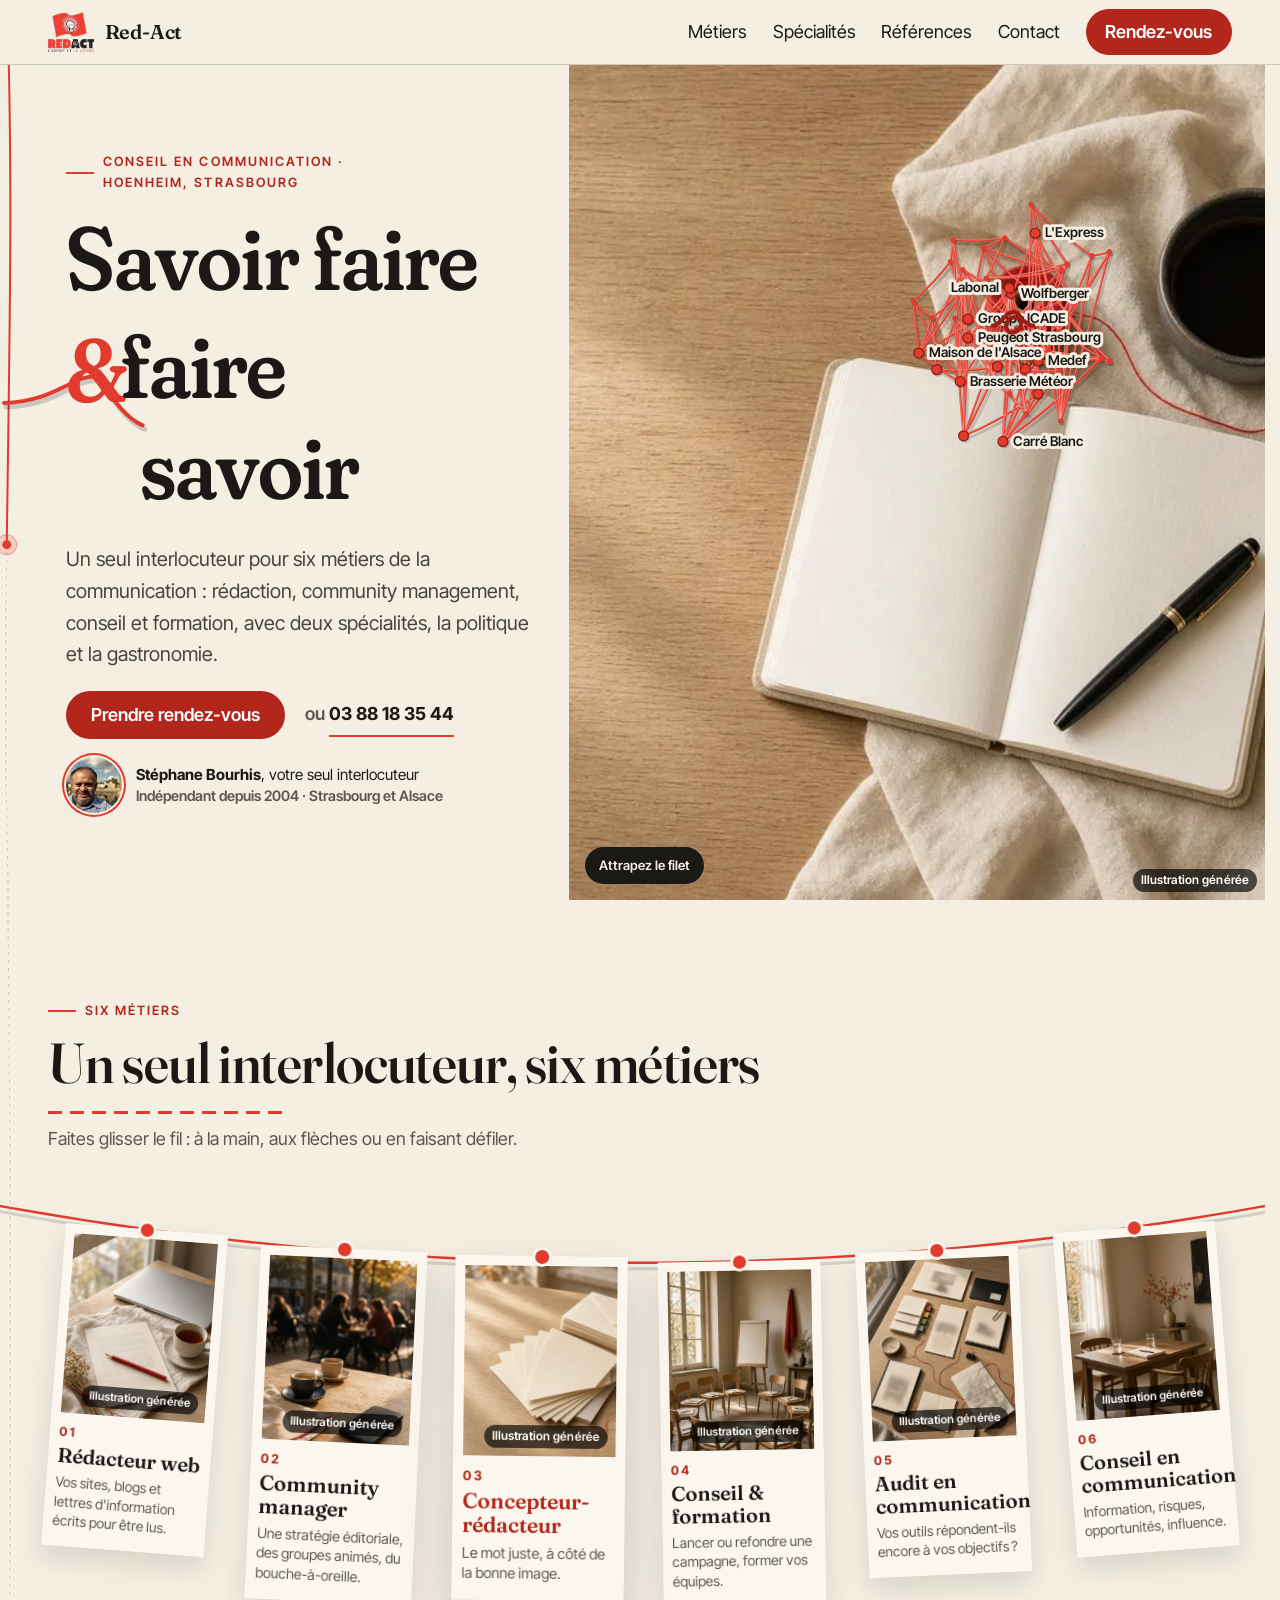
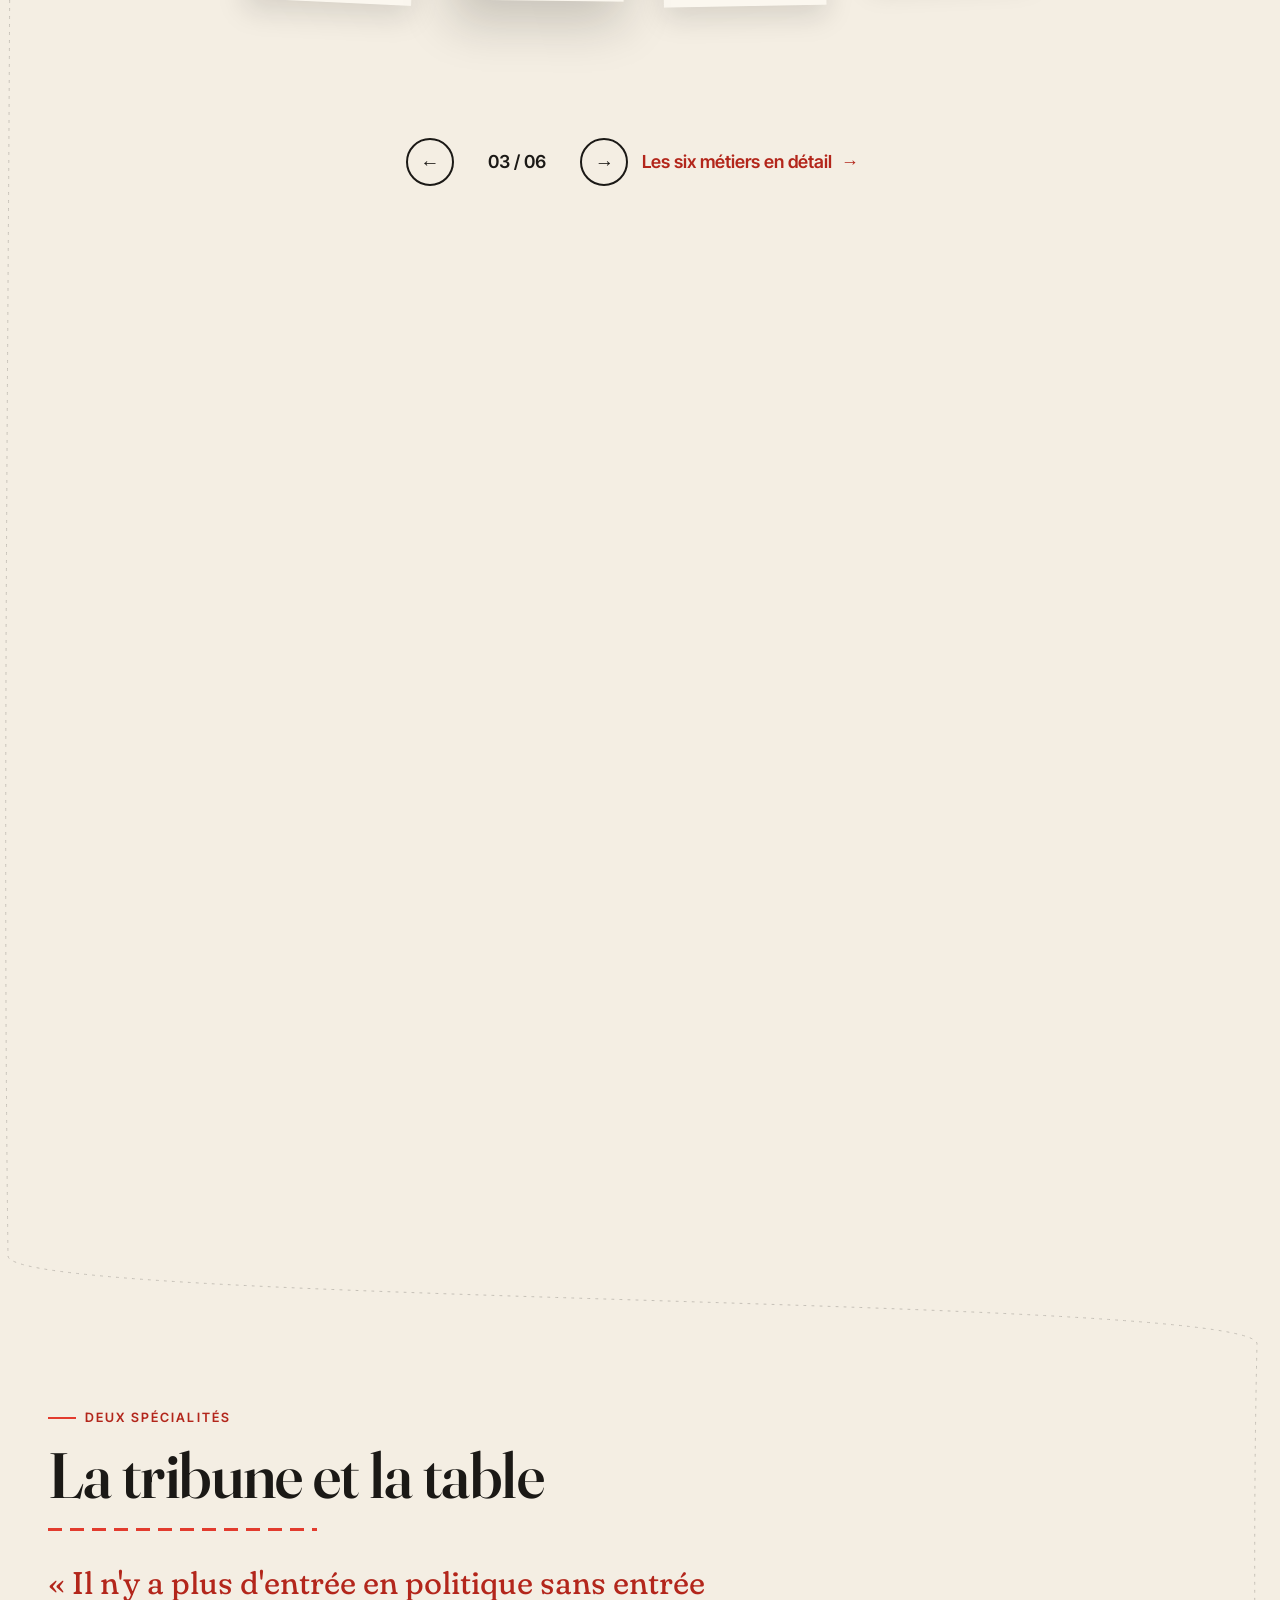
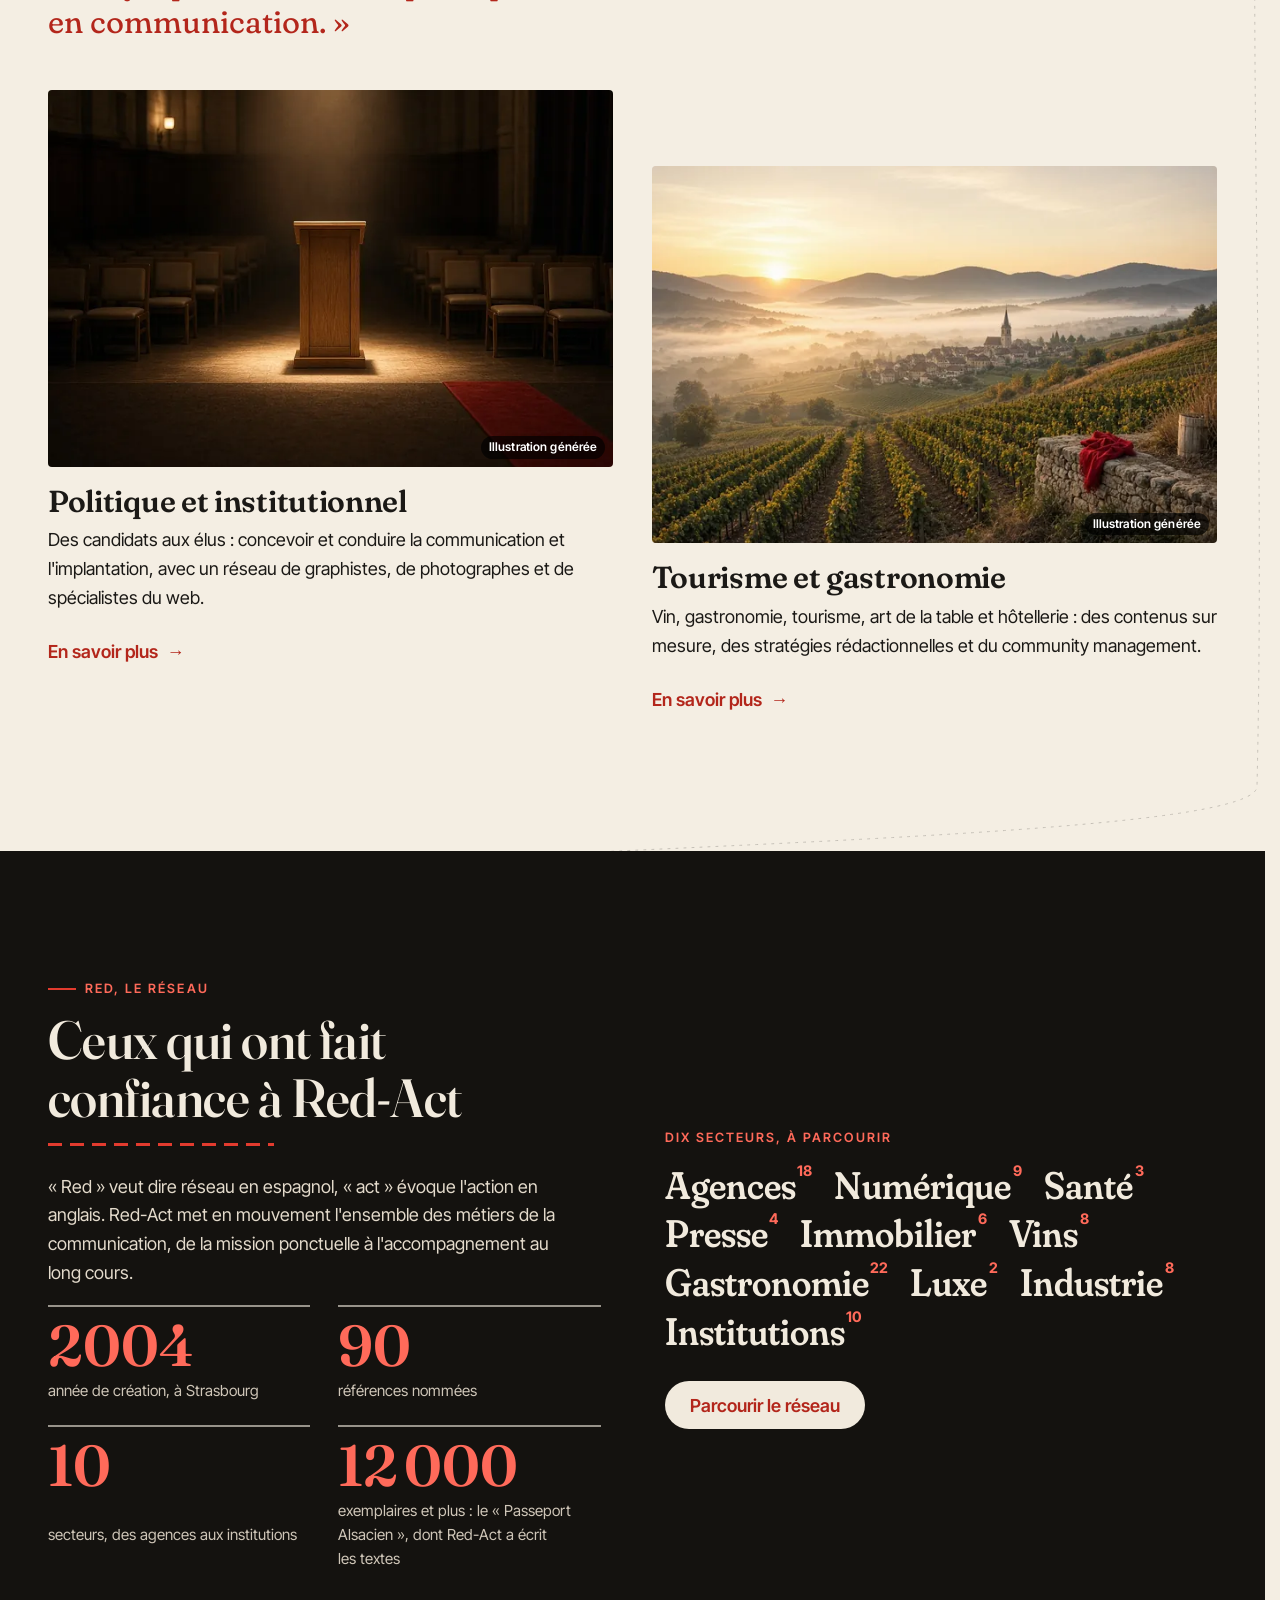
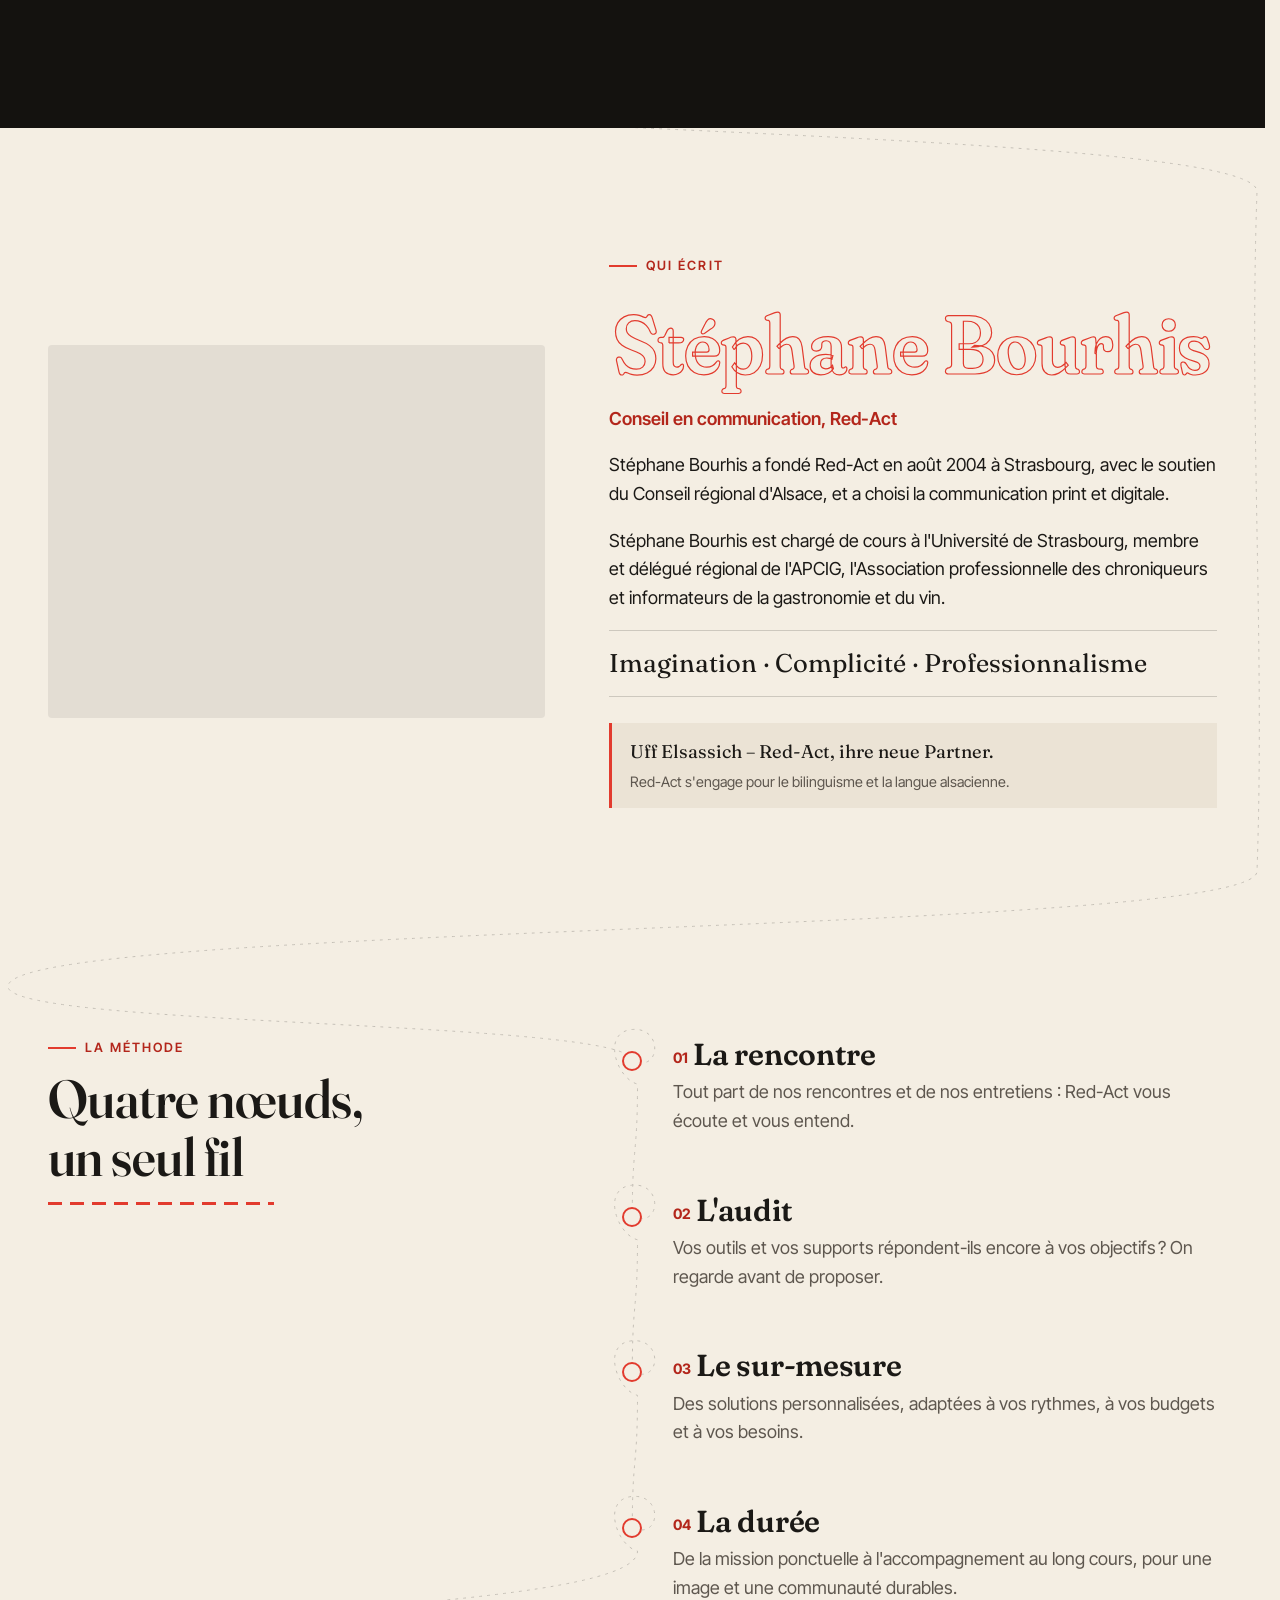
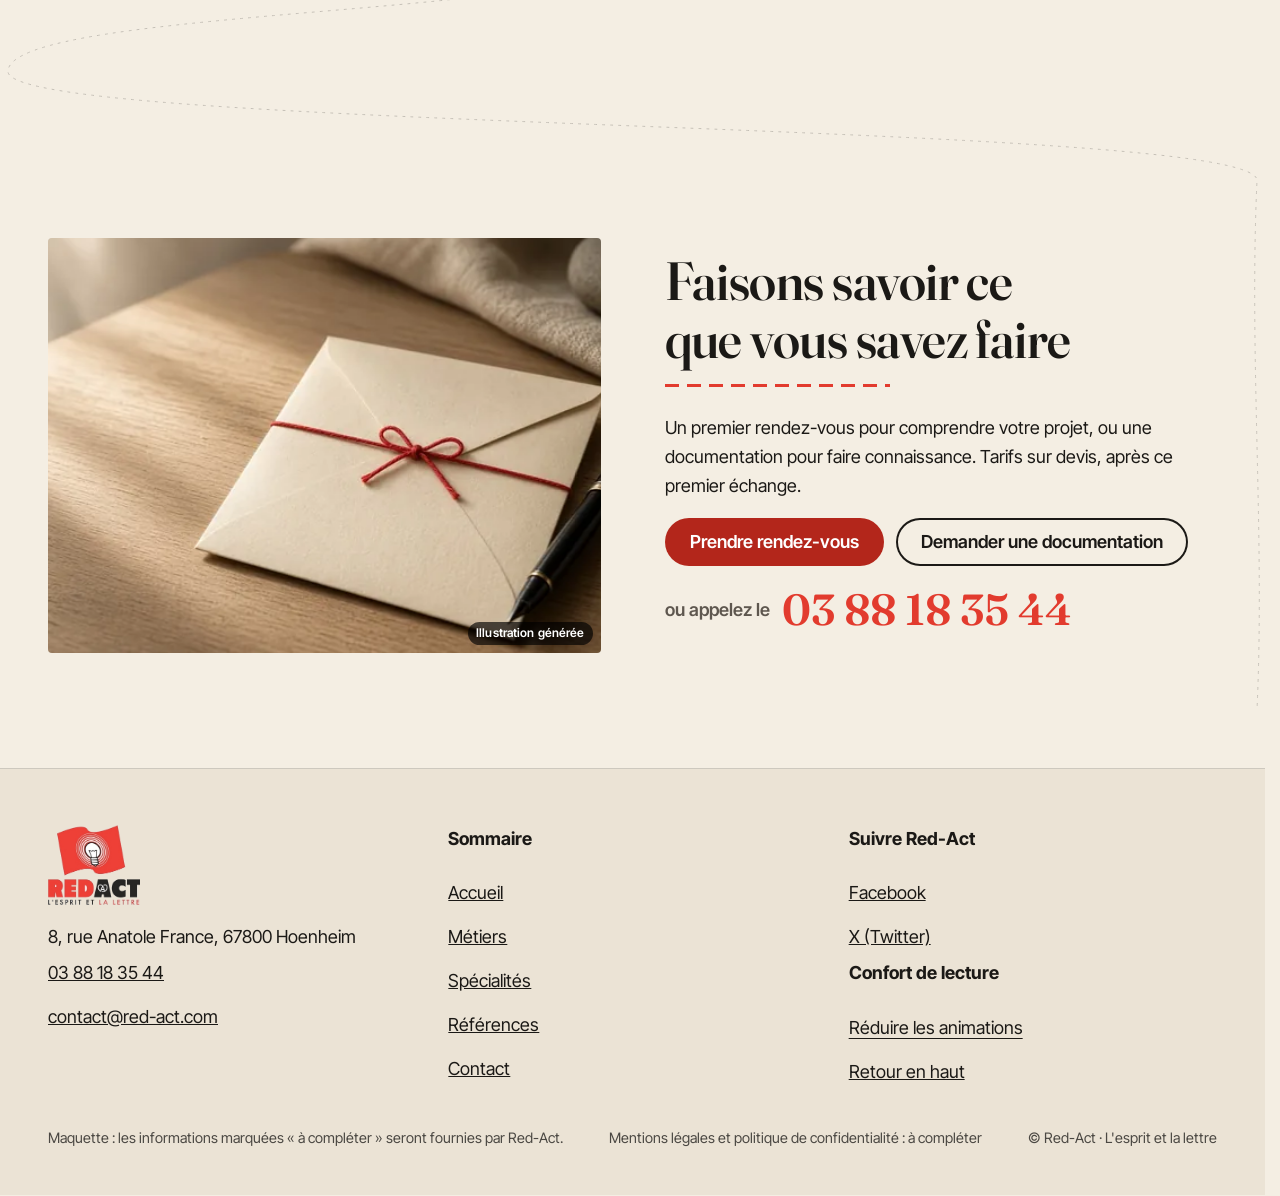
==== commit 55ac421a: "Maquette Red-Act v6" ====
--- a/index.html
+++ b/index.html
@@ -1,5 +1,5 @@
 <!doctype html>
-<html lang="fr" data-v="5" data-curseur>
+<html lang="fr" data-v="6" data-curseur>
 <head>
 <meta charset="utf-8">
 <meta name="viewport" content="width=device-width, initial-scale=1, viewport-fit=cover">
@@ -41,14 +41,14 @@
 })();</script>
 <link rel="preload" href="/assets/polices/fraunces.woff2" as="font" type="font/woff2" crossorigin>
 <link rel="preload" href="/assets/polices/inter-tight.woff2" as="font" type="font/woff2" crossorigin>
-<link rel="stylesheet" href="/assets/css/socle.css?v=5">
-<link rel="stylesheet" href="/assets/css/site.css?v=5">
-<link rel="modulepreload" href="/assets/js/site.js?v=5">
-<link rel="modulepreload" href="/assets/js/socle/index.js?v=5">
+<link rel="stylesheet" href="/assets/css/socle.css?v=6">
+<link rel="stylesheet" href="/assets/css/site.css?v=6">
+<link rel="modulepreload" href="/assets/js/site.js?v=6">
+<link rel="modulepreload" href="/assets/js/socle/index.js?v=6">
 <script src="/assets/vendor/gsap.min.js" defer></script>
 <script src="/assets/vendor/ScrollTrigger.min.js" defer></script>
 <script src="/assets/vendor/SplitText.min.js" defer></script>
-<script type="module" src="/assets/js/site.js?v=5"></script>
+<script type="module" src="/assets/js/site.js?v=6"></script>
 <meta name="theme-color" content="#F4EEE3">
 <link rel="icon" href="/assets/images/favicon-32.png" sizes="32x32" type="image/png">
 <link rel="icon" href="/assets/images/favicon-192.png" sizes="192x192" type="image/png">
--- a/assets/css/site.css
+++ b/assets/css/site.css
@@ -768,7 +768,7 @@
 .hero-scene .filet-noeud svg { width: 54px; height: 54px; filter: drop-shadow(0 3px 4px rgb(27 25 22 / .35)); }
 
 /* ---------- Six métiers suspendus au fil, comme des épreuves (v3, remplace la roue 3D) ---------- */
-html.js:not(.calme):not(.secours) .epreuves { height: 170svh; }
+html.js:not(.calme):not(.secours) .epreuves { height: 220svh; }
 .epreuves-collant { display: flex; flex-direction: column; padding-top: calc(var(--entete-h) + clamp(16px, 4vh, 48px)); padding-bottom: calc(14px + var(--barres-h)); }
 html.js:not(.calme):not(.secours) .epreuves-collant { position: sticky; top: 0; height: 100svh; overflow: hidden; }
 .epreuves-tete h2 { font-size: clamp(2rem, min(4.4vw, 7vh), 4rem); margin-bottom: .2em; }
@@ -786,8 +786,8 @@
 .epreuve.est-face a { box-shadow: 0 22px 48px rgb(27 25 22 / .2); }
 .epreuve-media { aspect-ratio: 4 / 5; border-radius: 0; }
 .epreuve-num { margin-top: 10px; font-size: .82rem; font-weight: 700; letter-spacing: .14em; color: var(--rouge-texte); }
-.epreuve-nom { font-family: var(--police-titres); font-weight: 600; font-size: clamp(1.2rem, 1rem + .7vw, 1.75rem); line-height: 1.1; margin-top: 3px; }
-.epreuve-court { font-size: clamp(.95rem, .88rem + .25vw, 1.08rem); line-height: 1.4; color: var(--gris); margin-top: 6px; }
+.epreuve-nom { font-family: var(--police-titres); font-weight: 600; font-size: clamp(1.1rem, calc(var(--ep-l) * .125), 1.75rem); line-height: 1.1; margin-top: 3px; }
+.epreuve-court { font-size: clamp(.92rem, calc(var(--ep-l) * .08), 1.08rem); line-height: 1.4; color: var(--gris); margin-top: 6px; }
 .epreuve.est-face .epreuve-nom { color: var(--rouge-texte); }
 .epreuves-commandes { display: flex; align-items: center; justify-content: center; gap: 14px; flex-wrap: wrap; padding-top: 10px; }
 .epreuves-etat { min-width: 5.5em; text-align: center; font-variant-numeric: tabular-nums; font-weight: 600; }
